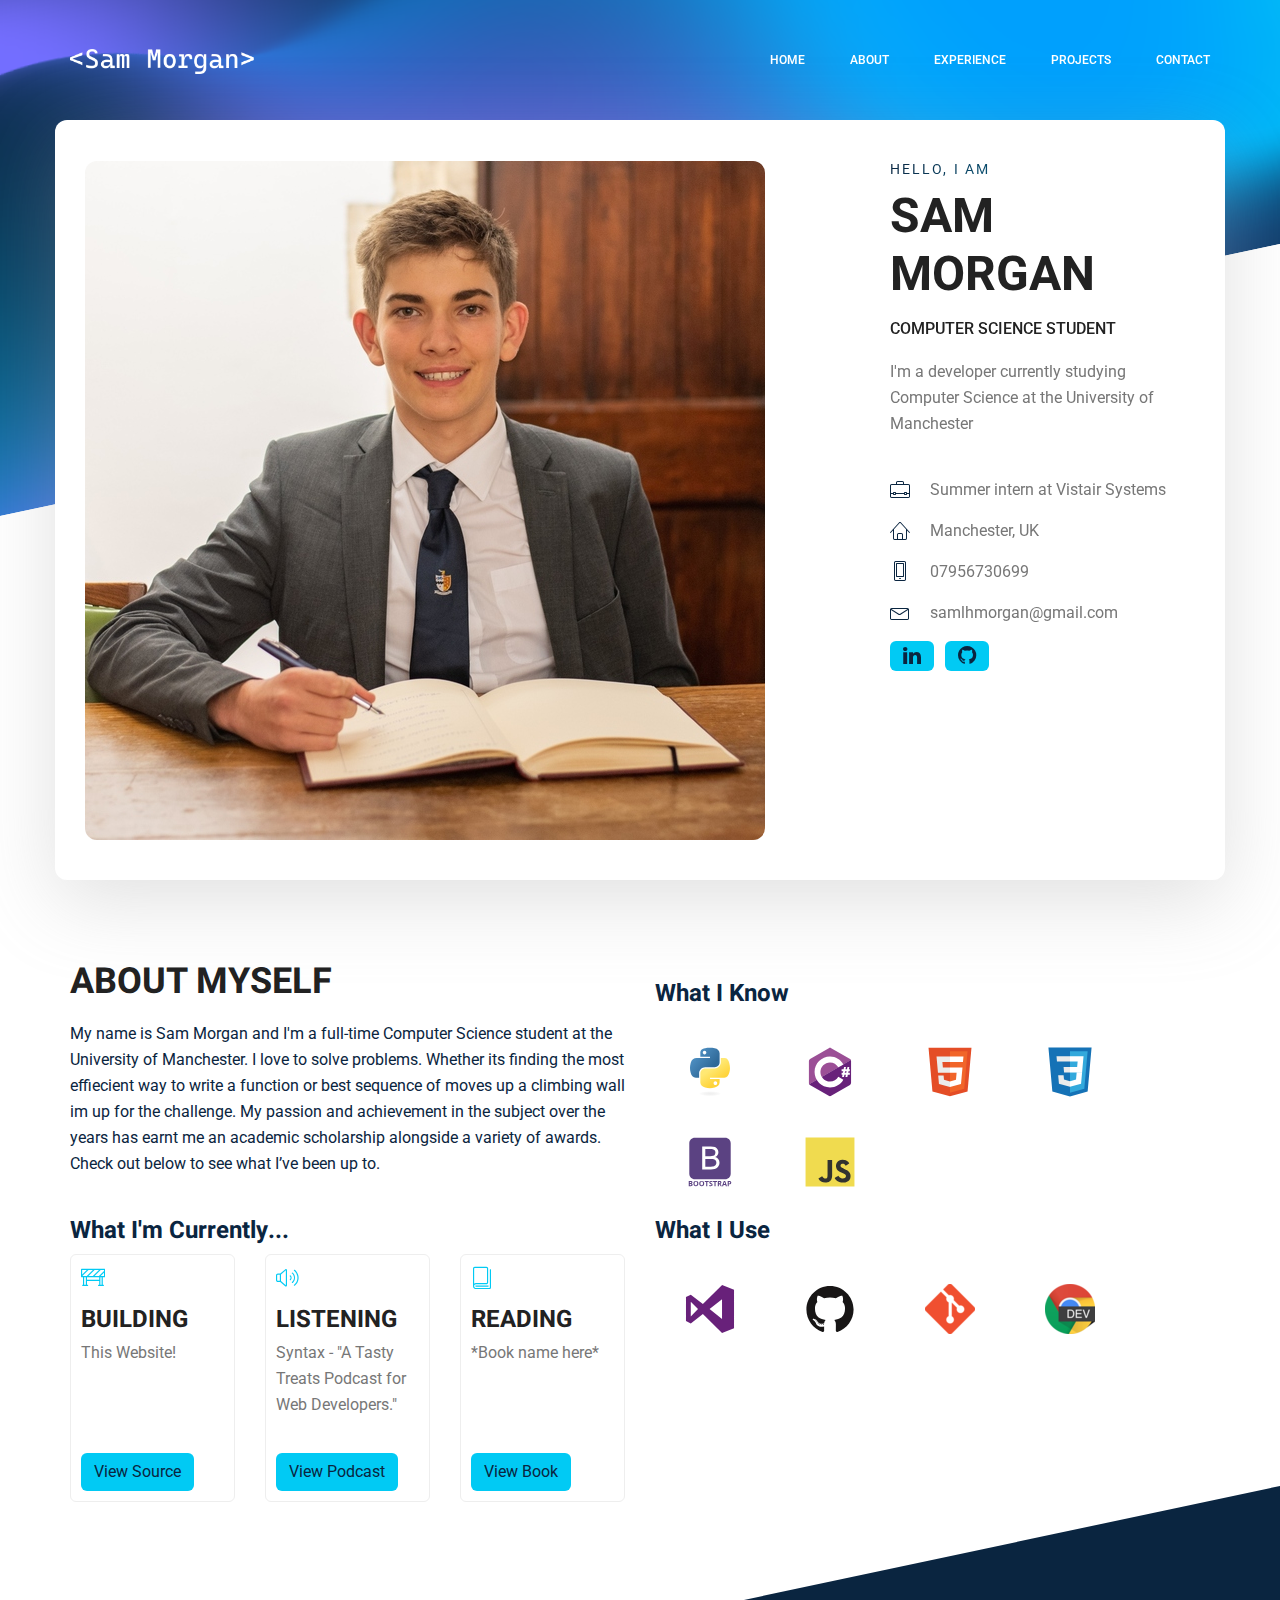
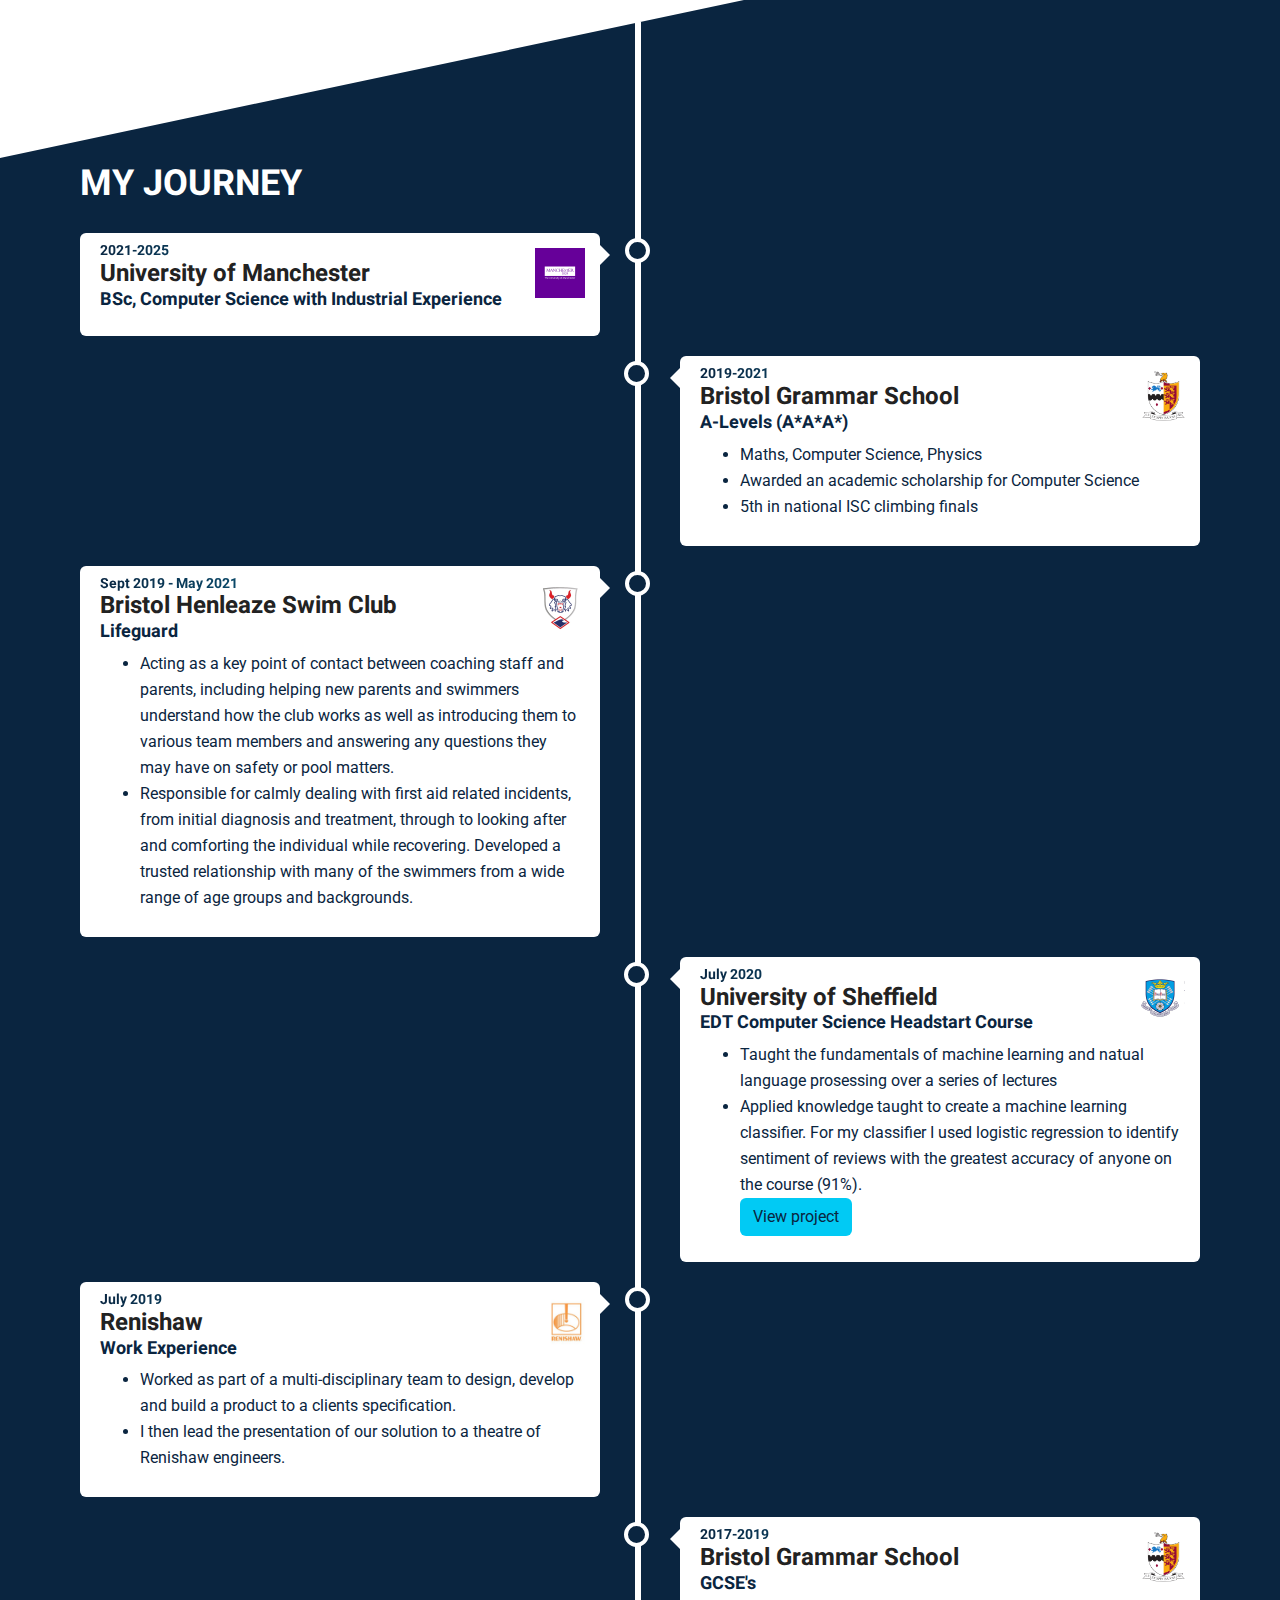
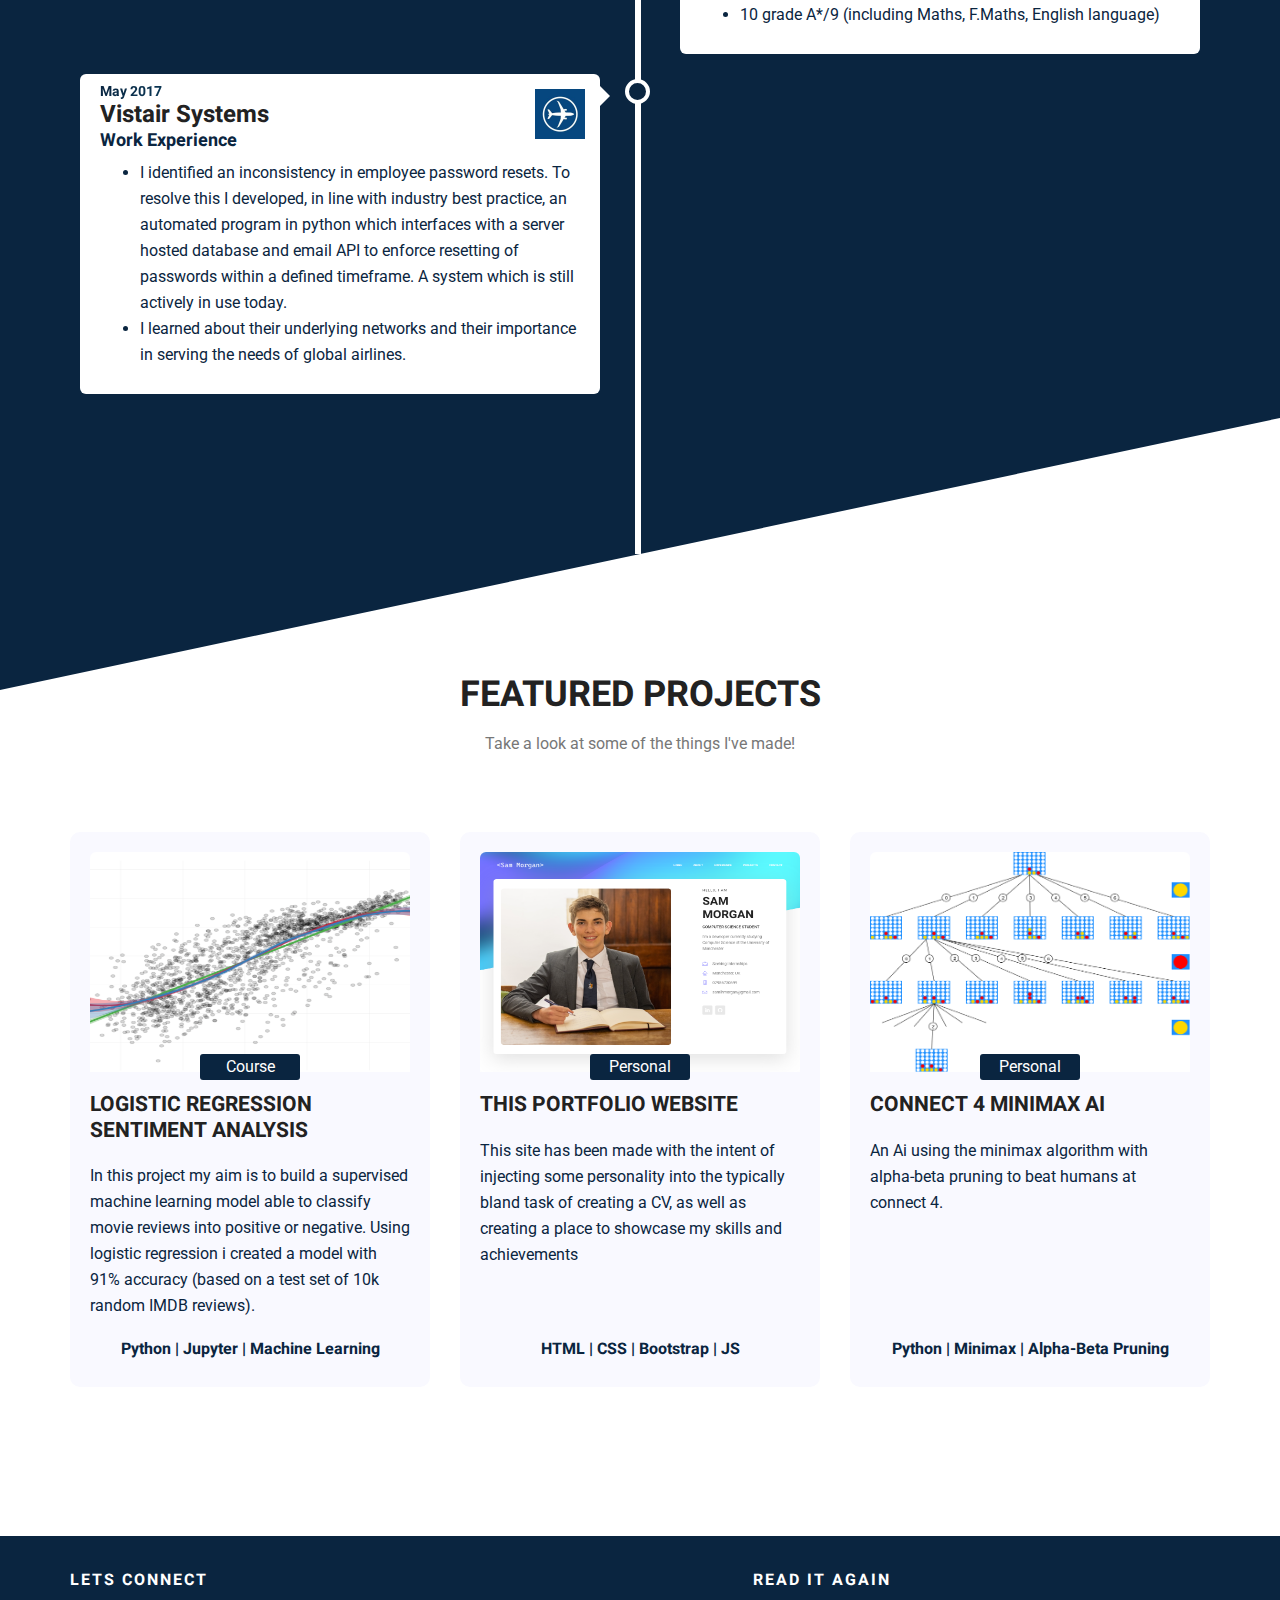
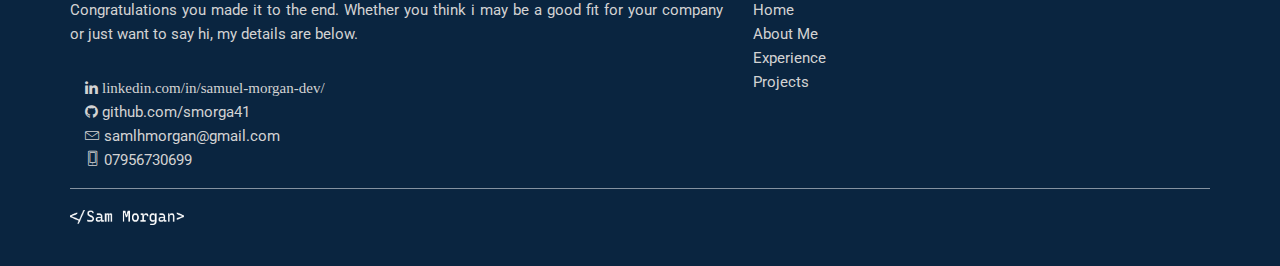
==== index.html @ a9688196 "fixed footer incorrect gradient" ====
<!doctype html>
<html lang="en">
    <head>
        <!-- Required meta tags -->
        <meta charset="utf-8">
		<meta name="title" property="og:title" content="Samuel Morgan Portfolio">
        <meta name="viewport" content="width=device-width, initial-scale=1, shrink-to-fit=no">
        <!-- <meta name="image" property="og:image" content="C:\Users\sam\Documents\Coding\Portfolio Website 2\img\preview\site-thumbnail 4x3.png" /> -->
		<meta name="author" content="Samuel Morgan">
		<meta name="image" property="og:image" content="img/preview/site-thumbnail%204x3.png">
		<link rel="icon" href="img/icons/html-tag.png" type="image/png">
        <title>Sam Morgan Dev</title>
        <!-- Bootstrap CSS -->
        <link rel="stylesheet" href="css/bootstrap.css">
        <link rel="stylesheet" href="vendors/linericon/style.css">
        <link rel="stylesheet" href="css/font-awesome.min.css">
        <link rel="stylesheet" href="vendors/owl-carousel/owl.carousel.min.css">
        <link rel="stylesheet" href="vendors/lightbox/simpleLightbox.css">
        <link rel="stylesheet" href="vendors/nice-select/css/nice-select.css">
        <link rel="stylesheet" href="vendors/animate-css/animate.css">
        <link rel="stylesheet" href="vendors/popup/magnific-popup.css">
        <link rel="stylesheet" href="vendors/flaticon/flaticon.css">
        <!-- main css -->
        <link rel="stylesheet" href="css/style.css">
		<link rel="stylesheet" href="css/stripe.css">
        <link rel="stylesheet" href="css/responsive.css">
    </head>
    <body>
        
        <!--================Header Menu Area =================-->
        <header class="header_area">
            <div class="main_menu">
            	<nav class="navbar navbar-expand-lg navbar-light">
					<div class="container box_1620" id="header-drop-down">
						<!-- Brand and toggle get grouped for better mobile display -->
						<a class="navbar-brand logo_h" href="index.html"><img class="personal-logo" src="img/logo(high res).png" alt=""></a>
						<button class="navbar-toggler" type="button" data-toggle="collapse" data-target="#navbarSupportedContent" aria-controls="navbarSupportedContent" aria-expanded="false" aria-label="Toggle navigation">
							<span class="icon-bar"></span>
							<span class="icon-bar"></span>
							<span class="icon-bar"></span>
						</button>
						<!-- Collect the nav links, forms, and other content for toggling -->
						<div class="collapse navbar-collapse offset" id="navbarSupportedContent">
							<ul class="nav navbar-nav menu_nav ml-auto">
								<li class="nav-item active"><a class="nav-link" href="#home">Home</a></li> 
								<li class="nav-item"><a class="nav-link" href="#about-me">About</a></li> 
								<li class="nav-item"><a class="nav-link" href="#experience">experience</a></li> 
								<li class="nav-item"><a class="nav-link" href="#projects">Projects</a></li> 
								<li class="nav-item"><a class="nav-link" href="#footer">Contact</a></li>
							</ul>
						</div> 
					</div>
            	</nav>
            </div>
        </header>
        <!--================Header Menu Area =================-->
        
        <!--================Home Banner Area =================-->
        <section class="home_banner_area" id="home">
			<canvas class="gradient-canvas" data-transition-in></canvas>	
           	<div class="container box_1620" id="home-box">
           		<div class="banner_inner d-flex align-items-center" id="home-content">
					<div class="banner_content">
						<div class="media">
							<div class="d-flex">
								<a href="https://www.linkedin.com/in/samuel-morgan-dev/" target="_blank"> <img class="rounded-corners" id="profile-img" src="img/personal.jpg" alt=""></a>
							</div>
							<div class="media-body">
								<div class="personal_text">
									<h6 class="gradient-text">Hello, i am</h6>
									<h3>Sam Morgan</h3>
									<h4>Computer Science Student</h4>
									<p>I'm a developer currently studying Computer Science at the University of Manchester</p>             
									<ul class="list basic_info">
										<li><a href="#"><i class="lnr lnr-briefcase"></i>Summer intern at <a href="https://www.vistair.com" id="work-link"> Vistair Systems</a></a></li>
										<li><a href="#"><i class="lnr lnr-home"></i> Manchester, UK</a></li>
										<li><a href="#"><i class="lnr lnr-smartphone"></i> 07956730699</a></li>
										<li><a href="mailto:samlhmorgan@gmail.com"><i class="lnr lnr-envelope hover-link"></i> samlhmorgan@gmail.com</a></li>
									</ul>
									<ul class="list personal_social">
										<li><a href="https://www.linkedin.com/in/samuel-morgan-dev/" target="_blank"><i class="btn fa fa-linkedin fa-lg"></i></a></li>
										<li><a href="https://github.com/smorga41" target="_blank" id="about-me"><i class="btn fa fa-github fa-lg"></i></a></li>
									</ul>
								</div>
							</div>
						</div>
					</div>
				</div>
            </div>
        </section>
        <!--================End Home Banner Area =================-->
        
        <!--================Welcome Area =================-->
        <section class="welcome_area p_120" >
        	<div class="container">
        		<div class="row welcome_inner">
        			<div class="col-lg-6">
						<div class="welcome_text">
        					<h4>About Myself</h4>
        					<p>My name is Sam Morgan and I'm a full-time Computer Science student at the University of Manchester. I love to solve problems. Whether its finding the most effiecient way to write a function or best sequence of moves up a climbing wall im up for the challenge. My passion and achievement in the subject over the years has earnt me an academic scholarship alongside a variety of awards. Check out below to see what I’ve been up to.</p>
        					<h3>What I'm Currently...</h3>
								<div class="row">
        						<div class="col-md-4">
        							<div class="wel_item">
										<div class="wel-content">
											<i class="lnr lnr-construction"></i>
											<h4>Building</h4>
											<p>This Website!</p>
										</div>
										<div class="wel-footer">
											<button class="btn timeline-btn currently-btn" onclick="document.location='https://github.com/smorga41/Samuel-Morgan-Portfolio-Site'" target="_blank">View Source</button>
										</div>
        							</div>
        						</div>
        						<div class="col-md-4">
        							<div class="wel_item">
										<div class="wel-content">
											<i class="lnr lnr-volume-high"></i>
											<h4>Listening</h4>
											<p>Syntax - "A Tasty Treats Podcast for Web Developers."</p>
										</div>
										<div class="wel-footer">
											<button class="btn timeline-btn currently-btn" onclick="document.location='https://syntax.fm'" target="_blank">View Podcast</button>
										</div>
        							</div>
        						</div>
        						<div class="col-md-4">
        							<div class="wel_item">
										<div class="wel-content">
											<i class="lnr lnr-book"></i>
											<h4>Reading</h4>
											<p>*Book name here*</p>
										</div>
										<div class="wel-footer">
											<button class="btn timeline-btn currently-btn" onclick="document.location=''" target="_blank">View Book</button>
										</div>
									</div>
        						</div>
        					</div>
        				</div>
        			</div>
        			<div class="col-lg-6">
        				<div class="tools_expert">
        					<div class="skill_main">
								<h3>What I Know</h3>
								<div class="grid-container what-i-know">
									<div class="grid-item"><img src="/img/icons/python-original.svg"></div>
									<div class="grid-item"><img src="/img/icons/csharp-original.svg"></div>
									<div class="grid-item"><img src="/img/icons/html5-original.svg"></div>  
									<div class="grid-item"><img src="/img/icons/css3-original.svg"></div>
									<div class="grid-item"><img src="/img/icons/bootstrap-plain-wordmark.svg"></div>
									<div class="grid-item"><img src="/img/icons/javascript-original.svg"></div>      
								  </div>
								
								  <h3>What I Use</h3>
								  <div class="grid-container what-i-use">
									  <div class="grid-item"><img src="/img/icons/visualstudio-plain.svg"></div>
									  <div class="grid-item"><img src="/img/icons/github-original.svg"></div>
									  <div class="grid-item"><img src="/img/icons/git-logo.png"></div>
									  <div class="grid-item"><img src="/img/icons/chrome-devtools-logo.png"></div>
									</div>	
							</div>
        				</div>
        			</div>
        		</div>
        	</div>
        </section>
        <!--================End Welcome Area =================-->
		
		<!--================Experience Timeline==============-->
		<section class="timeline-section" id="experience">
			<div class="timeline">
				<h4 id="my-journey">My Journey</h4>
				<div class="tl-entry left">
					<div class="content">
						<a href="https://www.manchester.ac.uk/study/undergraduate/courses/2022/00559/bsc-computer-science-with-industrial-experience/" target="_blank"><img class="timeline-logo" src="img/sqr-logos/sqr-uom-logo.png"></a>
						<h6 class="timeline-tenure gradient-text">2021-2025</h6>
						<h3 class="timeline-title">University of Manchester</h3>
						<h4 class="timeline-subtitle">BSc, Computer Science with Industrial Experience</h4>
						<ul class="timeline-bullet">						
						</ul>
					</div>
				</div>
				<div class="tl-entry right">
					<div class="content">
						<a href="https://www.bristolgrammarschool.co.uk" target="_blank"><img class="timeline-logo" src="img/sqr-logos/sqr-bgs-logo.png"></a>
						<h6 class="timeline-tenure gradient-text">2019-2021</h6>
						<h3 class="timeline-title">Bristol Grammar School</h3>
						<h4 class="timeline-subtitle">A-Levels (A*A*A*)</h4>
						<ul class="timeline-bullet">
							<li class="bullet-element">Maths, Computer Science, Physics</li>
							<li class="bullet-element">Awarded an academic scholarship for Computer Science</li>
							<li class="bullet-element">5th in national ISC climbing finals</li>
							
						</ul>
					</div>
				</div>
				<div class="tl-entry left">
					<div class="content">
						<a href="https://bristolhenleazesc.net" target="_blank"><img class="timeline-logo" src="img/sqr-logos/sqr-bhsc-logo.jpg"></a>
						<h6 class="timeline-tenure gradient-text">Sept 2019 - May 2021</h6>
						<h3 class="timeline-title">Bristol Henleaze Swim Club</h3>
						<h4 class="timeline-subtitle">Lifeguard</h4>
						<ul class="timeline-bullet">
							<li class="bullet-element">Acting as a key point of contact between coaching staff and parents, including helping new parents and swimmers understand how the club works as well as introducing them to various team members and answering any questions they may have on safety or pool matters.</li>
							<li class="bullet-element">Responsible for calmly dealing with first aid related incidents, from initial diagnosis and treatment, through to looking after and comforting the individual while recovering.  Developed a trusted relationship with many of the swimmers from a wide range of age groups and backgrounds.</li>
						</ul>
					</div>
				</div>
				<div class="tl-entry right">
					<div class="content">
						<a href="https://www.sheffield.ac.uk" target="_blank"><img class="timeline-logo" src="img/sqr-logos/sqr-uos-logo.jpg"></a>
						<h6 class="timeline-tenure gradient-text">July 2020</h6>
						<h3 class="timeline-title">University of Sheffield</h3>
						<h4 class="timeline-subtitle">EDT Computer Science Headstart Course</h4>
						<ul class="timeline-bullet">
							<li class="bullet-element">Taught the fundamentals of machine learning and natual language prosessing over a series of lectures</li>
							<li class="bullet-element">Applied knowledge taught to create a machine learning classifier. For my classifier I used logistic regression to identify sentiment of reviews with the greatest accuracy of anyone on the course (91%). </li>
							<button class="btn timeline-btn" onclick="document.location='https://github.com/smorga41/Logistic-Regression-Sentiment-Analysis/blob/master/LogisticRegression_SentimentAnalysis.ipynb'" target="_blank">View project</button>
							
						</ul>
					</div>
				</div>
				<div class="tl-entry left">
					<div class="content">
						<a href="https://www.renishaw.com/en/renishaw-enhancing-efficiency-in-manufacturing-and-healthcare--1030" target="_blank"><img class="timeline-logo" src="img/sqr-logos/sqr-renishaw-logo.jpg"></a>
						<h6 class="timeline-tenure gradient-text">July 2019</h6>
						<h3 class="timeline-title">Renishaw</h3>
						<h4 class="timeline-subtitle">Work Experience</h4>
						<ul class="timeline-bullet">
							<li class="bullet-element">Worked as part of a multi-disciplinary team to design, develop and build a product to a clients specification.</li>
							<li class="bullet-element">I then lead the presentation of our solution to a theatre of Renishaw engineers.</li>

						</ul>
					</div>
				</div>
				<div class="tl-entry right">
					<div class="content">
						<a href="https://www.bristolgrammarschool.co.uk" target="_blank"><img class="timeline-logo" src="img/sqr-logos/sqr-bgs-logo.png"></a>
						<h6 class="timeline-tenure gradient-text">2017-2019</h6>
						<h3 class="timeline-title">Bristol Grammar School</h3>
						<h4 class="timeline-subtitle">GCSE's</h4>
						<ul class="timeline-bullet">
							<li class="bullet-element">10 grade A*/9 (including Maths, F.Maths, English language)</li>				
						</ul>
					</div>
				</div>
				<div class="tl-entry left">
					<div class="content">
						<a href="https://www.vistair.com" target="_blank"><img class="timeline-logo" src="/img/sqr-logos/sqr-vistair-logo.jpg"></a>
						<h6 class="timeline-tenure gradient-text">May 2017</h6>
						<h3 class="timeline-title">Vistair Systems</h3>
						<h4 class="timeline-subtitle">Work Experience</h4>
						<ul class="timeline-bullet">
							<li class="bullet-element">I identified an inconsistency in employee password resets. To resolve this I developed, in line with industry best practice, an automated program in python which interfaces with a server hosted database and email API to enforce resetting of passwords within a defined timeframe. A system which is still actively in use today. </li>
							<li class="bullet-element">I learned about their underlying networks and their importance in serving the needs of global airlines.</li>				

						</ul>
					</div>
				</div>
			</div>
		</section>
		<!--================End Experience Timeline==============-->
        
        <!--================Projects Area=================-->

		<section class="feature_area white_feature p_120" id="projects">
        	<div class="container">
        		<div class="main_title">
        			<h2>Featured Projects</h2>
        			<p>Take a look at some of the things I've made!</p>
        		</div>
				<div class="row flex-row">
					<!-- experimental refactor -->
					<div class="col-lg-4 col-md-6 col-sm-12 brand manipul design print"><!--col col-lg-4 col-md-6 col-sm-12 brand manipul design print-->
						<div class="feature_item">
							<div class="feature-content">
								<div class="project-img-div">
									<a href="https://github.com/smorga41/Logistic-Regression-Sentiment-Analysis/blob/master/LogisticRegression_SentimentAnalysis.ipynb" target="_blank">
									<div class="img-overlay">
										<p>Check it out on GitHub</p>
									</div>
									</a>
									<img class="project-img" src="img/projects/logistic-regression-2.png">
									<p class="project-tag gradient-background">Course</p>
									
								</div>
									
								<h4>Logistic Regression Sentiment Analysis</h4>
								<p>In this project my aim is to build a supervised machine learning model able to classify movie reviews into positive or negative. Using logistic regression i created a model with 91% accuracy (based on a test set of 10k random IMDB reviews).</p>
							</div>
							<div class="feature-footer">	
								<h5 class="tech-used">Python | Jupyter | Machine Learning</h5>
							</div>
						</div>
					</div>

					<div class="col-lg-4 col-md-6 col-sm-12 brand manipul design print">
						<div class="feature_item" id="portfolio-site">
							<div class="feature-content">
								<div class="project-img-div">
									<a href="https://github.com/smorga41/Samuel-Morgan-Portfolio-Site" target="_blank">
									<div class="img-overlay">
										<p>Check it out on GitHub</p>
									</div>
									</a>
									<img class="project-img" src="img/preview/site-thumbnail 4x3.png">
									<p class="project-tag">Personal</p>
									
								</div>
								<h4>This Portfolio Website</h4>
								
								<p>This site has been made with the intent of injecting some personality into the typically bland task of creating a CV, as well as creating a place to showcase my skills and achievements</p>
							</div>
							<div class="feature-footer">
								<h5 class="tech-used">HTML | CSS | Bootstrap | JS</h5>
							</div>
						</div>
					</div>

					<div class="col-lg-4 col-md-6 col-sm-12 brand manipul design print">
						<div class="feature_item">
							<div class="feature-content">
								<div class="project-img-div">
									<a href="https://github.com/smorga41/Connect-4-MiniMax-Ai" target="_blank">
									<div class="img-overlay">
										<p>Check it out on GitHub</p>
									</div>
									</a>
									<img class="project-img" src="img/projects/connect-4-minimax-ai.png">
									<p class="project-tag">Personal</p>
											
								</div>
									<h4>Connect 4 MiniMax AI</h4>
									<p>An Ai using the minimax algorithm with alpha-beta pruning to beat humans at connect 4.</p>
							</div>
							<div class="feature-footer">
								<h5 class="tech-used">Python | Minimax | Alpha-Beta Pruning</h5>
							</div>
						</div>
					</div>
				</div>
        	</div>

			
        </section>


		<!--================End Projects Area==============-->

        <!--================Footer Area =================-->
        <footer class="site-footer" id="footer">
			<div class="container">
			  <div class="row">
				<div class="col-sm-12 col-md-7">
				  <h6>Lets connect</h6>
				  <p class="text-justify">Congratulations you made it to the end. Whether you think i may be a good fit for your company or just want to say hi, my details are below.</p>
				<div class="col-md-7 col-xs-12">
					<ul class="list basic_info footer-contact"> 
						<li><a href="https://www.linkedin.com/in/samuel-morgan-dev/" target="_blank"><i class="fa fa-linkedin">  linkedin.com/in/samuel-morgan-dev/</i></a></li>
						<li><a href="https://github.com/smorga41" target="_blank"><i class="fa fa-github"></i>  github.com/smorga41</a></li>
						<li><a href="mailto:samlhmorgan@gmail.com"><i class="lnr lnr-envelope"></i>  samlhmorgan@gmail.com</a></li>
						<li><i class="lnr lnr-smartphone"></i>  07956730699</li>
					</ul>
				</div>
			</div>
	  
				<div class="col-xs-6 col-md-5" id="read-it-again">
				  <h6>Read It Again</h6>
				  <ul class="footer-links">
					<li><a href="#home">Home</a></li>
					<li><a href="#about-me">About Me</a></li>
					<li><a href="#experience">Experience</a></li>
					<li><a href="#projects">Projects</a></li>
				  </ul>
				</div>
			  </div>
			  <hr>
			  <a href="#home"><img class="navbar-brand logo_h personal-logo" id="footer-logo" src="img/logo-end.png"></a>
			</div>
	  </footer>
        <!--================End Footer Area =================-->
        
        
        
        
        
        
        <!-- Optional JavaScript -->
        <!-- jQuery first, then Popper.js, then Bootstrap JS -->
        <script src="js/jquery-3.3.1.min.js"></script>
        <script src="js/bootstrap.min.js"></script>
        <script src="vendors/lightbox/simpleLightbox.min.js"></script>
        <script src="vendors/nice-select/js/jquery.nice-select.min.js"></script>
        <script src="vendors/isotope/imagesloaded.pkgd.min.js"></script>
        <script src="vendors/isotope/isotope.pkgd.min.js"></script>
        <script src="vendors/owl-carousel/owl.carousel.min.js"></script>
        <script src="vendors/popup/jquery.magnific-popup.min.js"></script>
        <script src="js/jquery.ajaxchimp.min.js"></script>
        <script src="vendors/counter-up/jquery.waypoints.min.js"></script>
        <script src="vendors/counter-up/jquery.counterup.min.js"></script>
        <script src="js/mail-script.js"></script>
        <script src="js/theme.js"></script>
		<script src="js/stripe.js"></script>
		<script src="https://platform.linkedin.com/badges/js/profile.js" async defer type="text/javascript"></script>
    </body>
</html>
---- vendors/linericon/style.css ----
@font-face {
	font-family: 'Linearicons-Free';
	src:url('fonts/Linearicons-Free.eot?w118d');
	src:url('fonts/Linearicons-Free.eot?#iefixw118d') format('embedded-opentype'),
		url('fonts/Linearicons-Free.woff2?w118d') format('woff2'),
		url('fonts/Linearicons-Free.woff?w118d') format('woff'),
		url('fonts/Linearicons-Free.ttf?w118d') format('truetype'),
		url('fonts/Linearicons-Free.svg?w118d#Linearicons-Free') format('svg');
	font-weight: normal;
	font-style: normal;
}

.lnr {
	font-family: 'Linearicons-Free';
	speak: none;
	font-style: normal;
	font-weight: normal;
	font-variant: normal;
	text-transform: none;
	line-height: 1;

	/* Better Font Rendering =========== */
	-webkit-font-smoothing: antialiased;
	-moz-osx-font-smoothing: grayscale;
}

.lnr-home:before {
	content: "\e800";
}
.lnr-apartment:before {
	content: "\e801";
}
.lnr-pencil:before {
	content: "\e802";
}
.lnr-magic-wand:before {
	content: "\e803";
}
.lnr-drop:before {
	content: "\e804";
}
.lnr-lighter:before {
	content: "\e805";
}
.lnr-poop:before {
	content: "\e806";
}
.lnr-sun:before {
	content: "\e807";
}
.lnr-moon:before {
	content: "\e808";
}
.lnr-cloud:before {
	content: "\e809";
}
.lnr-cloud-upload:before {
	content: "\e80a";
}
.lnr-cloud-download:before {
	content: "\e80b";
}
.lnr-cloud-sync:before {
	content: "\e80c";
}
.lnr-cloud-check:before {
	content: "\e80d";
}
.lnr-database:before {
	content: "\e80e";
}
.lnr-lock:before {
	content: "\e80f";
}
.lnr-cog:before {
	content: "\e810";
}
.lnr-trash:before {
	content: "\e811";
}
.lnr-dice:before {
	content: "\e812";
}
.lnr-heart:before {
	content: "\e813";
}
.lnr-star:before {
	content: "\e814";
}
.lnr-star-half:before {
	content: "\e815";
}
.lnr-star-empty:before {
	content: "\e816";
}
.lnr-flag:before {
	content: "\e817";
}
.lnr-envelope:before {
	content: "\e818";
}
.lnr-paperclip:before {
	content: "\e819";
}
.lnr-inbox:before {
	content: "\e81a";
}
.lnr-eye:before {
	content: "\e81b";
}
.lnr-printer:before {
	content: "\e81c";
}
.lnr-file-empty:before {
	content: "\e81d";
}
.lnr-file-add:before {
	content: "\e81e";
}
.lnr-enter:before {
	content: "\e81f";
}
.lnr-exit:before {
	content: "\e820";
}
.lnr-graduation-hat:before {
	content: "\e821";
}
.lnr-license:before {
	content: "\e822";
}
.lnr-music-note:before {
	content: "\e823";
}
.lnr-film-play:before {
	content: "\e824";
}
.lnr-camera-video:before {
	content: "\e825";
}
.lnr-camera:before {
	content: "\e826";
}
.lnr-picture:before {
	content: "\e827";
}
.lnr-book:before {
	content: "\e828";
}
.lnr-bookmark:before {
	content: "\e829";
}
.lnr-user:before {
	content: "\e82a";
}
.lnr-users:before {
	content: "\e82b";
}
.lnr-shirt:before {
	content: "\e82c";
}
.lnr-store:before {
	content: "\e82d";
}
.lnr-cart:before {
	content: "\e82e";
}
.lnr-tag:before {
	content: "\e82f";
}
.lnr-phone-handset:before {
	content: "\e830";
}
.lnr-phone:before {
	content: "\e831";
}
.lnr-pushpin:before {
	content: "\e832";
}
.lnr-map-marker:before {
	content: "\e833";
}
.lnr-map:before {
	content: "\e834";
}
.lnr-location:before {
	content: "\e835";
}
.lnr-calendar-full:before {
	content: "\e836";
}
.lnr-keyboard:before {
	content: "\e837";
}
.lnr-spell-check:before {
	content: "\e838";
}
.lnr-screen:before {
	content: "\e839";
}
.lnr-smartphone:before {
	content: "\e83a";
}
.lnr-tablet:before {
	content: "\e83b";
}
.lnr-laptop:before {
	content: "\e83c";
}
.lnr-laptop-phone:before {
	content: "\e83d";
}
.lnr-power-switch:before {
	content: "\e83e";
}
.lnr-bubble:before {
	content: "\e83f";
}
.lnr-heart-pulse:before {
	content: "\e840";
}
.lnr-construction:before {
	content: "\e841";
}
.lnr-pie-chart:before {
	content: "\e842";
}
.lnr-chart-bars:before {
	content: "\e843";
}
.lnr-gift:before {
	content: "\e844";
}
.lnr-diamond:before {
	content: "\e845";
}
.lnr-linearicons:before {
	content: "\e846";
}
.lnr-dinner:before {
	content: "\e847";
}
.lnr-coffee-cup:before {
	content: "\e848";
}
.lnr-leaf:before {
	content: "\e849";
}
.lnr-paw:before {
	content: "\e84a";
}
.lnr-rocket:before {
	content: "\e84b";
}
.lnr-briefcase:before {
	content: "\e84c";
}
.lnr-bus:before {
	content: "\e84d";
}
.lnr-car:before {
	content: "\e84e";
}
.lnr-train:before {
	content: "\e84f";
}
.lnr-bicycle:before {
	content: "\e850";
}
.lnr-wheelchair:before {
	content: "\e851";
}
.lnr-select:before {
	content: "\e852";
}
.lnr-earth:before {
	content: "\e853";
}
.lnr-smile:before {
	content: "\e854";
}
.lnr-sad:before {
	content: "\e855";
}
.lnr-neutral:before {
	content: "\e856";
}
.lnr-mustache:before {
	content: "\e857";
}
.lnr-alarm:before {
	content: "\e858";
}
.lnr-bullhorn:before {
	content: "\e859";
}
.lnr-volume-high:before {
	content: "\e85a";
}
.lnr-volume-medium:before {
	content: "\e85b";
}
.lnr-volume-low:before {
	content: "\e85c";
}
.lnr-volume:before {
	content: "\e85d";
}
.lnr-mic:before {
	content: "\e85e";
}
.lnr-hourglass:before {
	content: "\e85f";
}
.lnr-undo:before {
	content: "\e860";
}
.lnr-redo:before {
	content: "\e861";
}
.lnr-sync:before {
	content: "\e862";
}
.lnr-history:before {
	content: "\e863";
}
.lnr-clock:before {
	content: "\e864";
}
.lnr-download:before {
	content: "\e865";
}
.lnr-upload:before {
	content: "\e866";
}
.lnr-enter-down:before {
	content: "\e867";
}
.lnr-exit-up:before {
	content: "\e868";
}
.lnr-bug:before {
	content: "\e869";
}
.lnr-code:before {
	content: "\e86a";
}
.lnr-link:before {
	content: "\e86b";
}
.lnr-unlink:before {
	content: "\e86c";
}
.lnr-thumbs-up:before {
	content: "\e86d";
}
.lnr-thumbs-down:before {
	content: "\e86e";
}
.lnr-magnifier:before {
	content: "\e86f";
}
.lnr-cross:before {
	content: "\e870";
}
.lnr-menu:before {
	content: "\e871";
}
.lnr-list:before {
	content: "\e872";
}
.lnr-chevron-up:before {
	content: "\e873";
}
.lnr-chevron-down:before {
	content: "\e874";
}
.lnr-chevron-left:before {
	content: "\e875";
}
.lnr-chevron-right:before {
	content: "\e876";
}
.lnr-arrow-up:before {
	content: "\e877";
}
.lnr-arrow-down:before {
	content: "\e878";
}
.lnr-arrow-left:before {
	content: "\e879";
}
.lnr-arrow-right:before {
	content: "\e87a";
}
.lnr-move:before {
	content: "\e87b";
}
.lnr-warning:before {
	content: "\e87c";
}
.lnr-question-circle:before {
	content: "\e87d";
}
.lnr-menu-circle:before {
	content: "\e87e";
}
.lnr-checkmark-circle:before {
	content: "\e87f";
}
.lnr-cross-circle:before {
	content: "\e880";
}
.lnr-plus-circle:before {
	content: "\e881";
}
.lnr-circle-minus:before {
	content: "\e882";
}
.lnr-arrow-up-circle:before {
	content: "\e883";
}
.lnr-arrow-down-circle:before {
	content: "\e884";
}
.lnr-arrow-left-circle:before {
	content: "\e885";
}
.lnr-arrow-right-circle:before {
	content: "\e886";
}
.lnr-chevron-up-circle:before {
	content: "\e887";
}
.lnr-chevron-down-circle:before {
	content: "\e888";
}
.lnr-chevron-left-circle:before {
	content: "\e889";
}
.lnr-chevron-right-circle:before {
	content: "\e88a";
}
.lnr-crop:before {
	content: "\e88b";
}
.lnr-frame-expand:before {
	content: "\e88c";
}
.lnr-frame-contract:before {
	content: "\e88d";
}
.lnr-layers:before {
	content: "\e88e";
}
.lnr-funnel:before {
	content: "\e88f";
}
.lnr-text-format:before {
	content: "\e890";
}
.lnr-text-format-remove:before {
	content: "\e891";
}
.lnr-text-size:before {
	content: "\e892";
}
.lnr-bold:before {
	content: "\e893";
}
.lnr-italic:before {
	content: "\e894";
}
.lnr-underline:before {
	content: "\e895";
}
.lnr-strikethrough:before {
	content: "\e896";
}
.lnr-highlight:before {
	content: "\e897";
}
.lnr-text-align-left:before {
	content: "\e898";
}
.lnr-text-align-center:before {
	content: "\e899";
}
.lnr-text-align-right:before {
	content: "\e89a";
}
.lnr-text-align-justify:before {
	content: "\e89b";
}
.lnr-line-spacing:before {
	content: "\e89c";
}
.lnr-indent-increase:before {
	content: "\e89d";
}
.lnr-indent-decrease:before {
	content: "\e89e";
}
.lnr-pilcrow:before {
	content: "\e89f";
}
.lnr-direction-ltr:before {
	content: "\e8a0";
}
.lnr-direction-rtl:before {
	content: "\e8a1";
}
.lnr-page-break:before {
	content: "\e8a2";
}
.lnr-sort-alpha-asc:before {
	content: "\e8a3";
}
.lnr-sort-amount-asc:before {
	content: "\e8a4";
}
.lnr-hand:before {
	content: "\e8a5";
}
.lnr-pointer-up:before {
	content: "\e8a6";
}
.lnr-pointer-right:before {
	content: "\e8a7";
}
.lnr-pointer-down:before {
	content: "\e8a8";
}
.lnr-pointer-left:before {
	content: "\e8a9";
}
---- vendors/flaticon/flaticon.css ----
/*
  	Flaticon icon font: Flaticon
  	Creation date: 26/06/2018 17:19
  	*/

@font-face {
  font-family: "Flaticon";
  src: url("./Flaticon.eot");
  src: url("./Flaticon.eot?#iefix") format("embedded-opentype"),
       url("./Flaticon.woff") format("woff"),
       url("./Flaticon.ttf") format("truetype"),
       url("./Flaticon.svg#Flaticon") format("svg");
  font-weight: normal;
  font-style: normal;
}

@media screen and (-webkit-min-device-pixel-ratio:0) {
  @font-face {
    font-family: "Flaticon";
    src: url("./Flaticon.svg#Flaticon") format("svg");
  }
}

[class^="flaticon-"]:before, [class*=" flaticon-"]:before,
[class^="flaticon-"]:after, [class*=" flaticon-"]:after {   
  font-family: Flaticon;
        font-size: 20px;
font-style: normal;
margin-left: 20px;
}

.flaticon-skyline:before { content: "\f100"; }
.flaticon-sketch:before { content: "\f101"; }
.flaticon-city:before { content: "\f102"; }
---- css/style.css ----
/*----------------------------------------------------
@File: Default Styles
@Author: Rocky Ahmed
@URL: http://wethemez.com
Author E-mail: rockybd1995@gmail.com

This file contains the styling for the actual theme, this
is the file you need to edit to change the look of the
theme.
---------------------------------------------------- */
/*=====================================================================
@Template Name: Builder Construction 
@Author: Rocky Ahmed
@Developed By: Rocky Ahmed
@Developer URL: http://rocky.wethemez.com
Author E-mail: rockybd1995@gmail.com

@Default Styles

Table of Content:
01/ Variables
02/ predefin
03/ header
04/ button
05/ banner
06/ breadcrumb
07/ about
08/ team
09/ project 
10/ price 
11/ team 
12/ blog 
13/ video  
14/ features  
15/ career  
16/ contact 
17/ footer

=====================================================================*/
/*----------------------------------------------------*/
/*font Variables*/
/*Color Variables*/
/*=================== fonts ====================*/
@import url("https://fonts.googleapis.com/css?family=Heebo:300,400,700,900|Roboto:300,400,500,700");
/*---------------------------------------------------- */
/*----------------------------------------------------*/
.list {
  list-style: none;
  margin: 0px;
  padding: 0px; }

a {
  text-decoration: none;
  transition: all 0.3s ease-in-out; }
  a:hover, a:focus {
    text-decoration: none;
    outline: none; }

.row.m0 {
  margin: 0px; }

body {
  line-height: 26px;
  font-size: 16px;
  font-family: "Roboto", sans-serif;
  font-weight: normal;
  color: #0a2540; }

h1, h2, h3, h4, h5, h6 {
  font-family: "Heebo", sans-serif;
  font-weight: bold; }

button:focus {
  outline: none;
  box-shadow: none; }

.p0 {
  padding-left: 0px;
  padding-right: 0px; }

.p_120 {
  padding-top: 120px;
  padding-bottom: 120px; }

.p_100 {
  padding-top: 100px;
  padding-bottom: 100px; }

.pad_top {
  padding-top: 120px; }

.pad_bt {
  padding-bottom: 120px; }

.mt-25 {
  margin-top: 25px; }

@media (min-width: 1200px) {
  .container {
    max-width: 1170px; } }

@media (min-width: 1620px) {
  .box_1620 {
    max-width: 1620px;
    margin: auto;
    width: 100%;
    padding-left: 0px;
    padding-right: 0px; } }
/* Main Title Area css
============================================================================================ */
.main_title {
  text-align: center;
  max-width: 670px;
  margin: 0px auto 75px; }
  .main_title h2 {
    font-family: "Heebo", sans-serif;
    font-size: 36px;
    color: #222222;
    margin-bottom: 15px;
    text-transform: uppercase; }
  .main_title p {
    font-size: 16px;
    font-family: "Roboto", sans-serif;
    font-weight: normal;
    line-height: 26px;
    color: #777777;
    margin-bottom: 0px; }

/* End Main Title Area css
============================================================================================ */
/*---------------------------------------------------- */
/*----------------------------------------------------*/
.header_area {
  position: absolute;
  width: 100%;
  top: 0;
  left: 0;
  z-index: 99;
  transition: background 0.4s, all 0.3s linear; }
  .header_area .navbar {
    background: transparent;
    padding: 0px;
    border: 0px;
    border-radius: 0px; }
    .header_area .navbar .nav .nav-item {
      margin-right: 45px; }
      .header_area .navbar .nav .nav-item .nav-link {
        font: 500 12px/120px "Roboto", sans-serif;
        text-transform: uppercase;
        color: #fff;
        padding: 0px;
        display: inline-block; }
        .header_area .navbar .nav .nav-item .nav-link:after {
          display: none; }
      .header_area .navbar .nav .nav-item:hover .nav-link, .header_area .navbar .nav .nav-item.active .nav-link {
        color: #fff; }
      .header_area .navbar .nav .nav-item.submenu {
        position: relative; }
        .header_area .navbar .nav .nav-item.submenu ul {
          border: none;
          padding: 0px;
          border-radius: 0px;
          box-shadow: none;
          margin: 0px;
          background: #fff;
          box-shadow: 0px 3px 16px 0px rgba(0, 0, 0, 0.1); }
          @media (min-width: 992px) {
            .header_area .navbar .nav .nav-item.submenu ul {
              position: absolute;
              top: 120%;
              left: 0px;
              min-width: 200px;
              text-align: left;
              opacity: 0;
              transition: all 300ms ease-in;
              visibility: hidden;
              display: block;
              border: none;
              padding: 0px;
              border-radius: 0px; } }
          .header_area .navbar .nav .nav-item.submenu ul:before {
            content: "";
            width: 0;
            height: 0;
            border-style: solid;
            border-width: 10px 10px 0 10px;
            border-color: #eeeeee transparent transparent transparent;
            position: absolute;
            right: 24px;
            top: 45px;
            z-index: 3;
            opacity: 0;
            transition: all 400ms linear; }
          .header_area .navbar .nav .nav-item.submenu ul .nav-item {
            display: block;
            float: none;
            margin-right: 0px;
            border-bottom: 1px solid #ededed;
            margin-left: 0px;
            transition: all 0.4s linear; }
            .header_area .navbar .nav .nav-item.submenu ul .nav-item .nav-link {
              line-height: 45px;
              color: #222222;
              padding: 0px 30px;
              transition: all 150ms linear;
              display: block;
              margin-right: 0px; }
            .header_area .navbar .nav .nav-item.submenu ul .nav-item:last-child {
              border-bottom: none; }
            .header_area .navbar .nav .nav-item.submenu ul .nav-item:hover .nav-link {
              background: #766dff;
              color: #fff; }
        @media (min-width: 992px) {
          .header_area .navbar .nav .nav-item.submenu:hover ul {
            visibility: visible;
            opacity: 1;
            top: 100%; } }
        .header_area .navbar .nav .nav-item.submenu:hover ul .nav-item {
          margin-top: 0px; }
      .header_area .navbar .nav .nav-item:last-child {
        margin-right: 0px; }
    .header_area .navbar .search {
      font-size: 12px;
      line-height: 60px;
      display: inline-block;
      color: transparent;
      margin-left: 80px; }
      .header_area .navbar .search i {
        font-weight: 600; }
  .header_area.navbar_fixed .main_menu {
    position: fixed;
    width: 100%;
    top: -70px;
    left: 0;
    right: 0;
    background: transparent;
    transform: translateY(70px);
    transition: transform 500ms ease, background 500ms ease;
    -webkit-transition: transform 500ms ease, background 500ms ease;
    box-shadow: 0px 3px 16px 0px rgba(0, 0, 0, 0.1); }
    .header_area.navbar_fixed .main_menu .navbar .nav .nav-item .nav-link {
      line-height: 70px; }

.top_menu {
  background: #f9f9ff; }
  .top_menu .header_social li {
    display: inline-block;
    margin-right: 15px; }
    .top_menu .header_social li a {
      font-size: 14px;
      color: #777777;
      display: inline-block;
      line-height: 42px;
      transition: all 300ms linear 0s; }
    .top_menu .header_social li:last-child {
      margin-right: 0px; }
    .top_menu .header_social li:hover a {
      color: #766dff; }
  .top_menu .dn_btn {
    line-height: 42px;
    display: inline-block;
    font-size: 12px;
    margin-right: 30px;
    font-family: "Roboto", sans-serif;
    font-weight: normal;
    color: #777777;
    transition: all 300ms linear 0s; }
    .top_menu .dn_btn:hover {
      color: #766dff; }
    .top_menu .dn_btn:last-child {
      margin-right: 0px; }
  .top_menu .lan_pack {
    height: 30px;
    border: 1px solid #eeeeee;
    border-radius: 3px;
    line-height: 28px;
    font-size: 12px;
    font-family: "Roboto", sans-serif;
    font-weight: 500;
    padding-left: 19px;
    padding-right: 36px;
    color: #777777;
    background: #f9f9ff;
    margin-right: 5px;
    margin-top: 8px; }
    .top_menu .lan_pack .current {
      color: #777777; }
    .top_menu .lan_pack:after {
      content: "\f0d7";
      border: none !important;
      font: normal normal normal 12px/1 FontAwesome;
      transform: rotate(0deg);
      height: auto;
      margin-top: -6px;
      right: 20px; }

/*---------------------------------------------------- */
/*----------------------------------------------------*/
/* Home Banner Area css
============================================================================================ */
.home_banner_area {
  position: relative;
  z-index: 1;
  /*
  background-image: -moz-linear-gradient(0deg, #766dff 0%, #88f3ff 100%);
  background-image: -webkit-linear-gradient(0deg, #766dff 0%, #88f3ff 100%);
  background-image: -ms-linear-gradient(0deg, #766dff 0%, #88f3ff 100%);
  */
  background-color: white;
  margin-bottom: 200px; }
  .home_banner_area .box_1620 {
    min-height: 700px;
    border-radius: 12px;
    position: relative;
    top: 120px;
    bottom: -200px;
    background: #fff;
    padding: 30px;
    box-shadow: 0px 20px 80px 0px rgba(153, 153, 153, 0.3); }
  .home_banner_area .banner_inner {
    position: relative;
    width: 100%;
    min-height: 700px;
    display: flex; }
    .home_banner_area .banner_inner .banner_content {
      color: #0A2540;
      vertical-align: middle;
      align-self: center;
      text-align: left; }
      .home_banner_area .banner_inner .banner_content .media .d-flex {
        padding-right: 125px; }
      .home_banner_area .banner_inner .banner_content .media .media-body {
        vertical-align: middle;
        align-self: left; }

.blog_banner {
  min-height: 780px;
  position: relative;
  z-index: 1;
  overflow: hidden;
  margin-bottom: 0px; }
  .blog_banner .banner_inner {
    background: #04091e;
    position: relative;
    overflow: hidden;
    width: 100%;
    min-height: 780px;
    z-index: 1; }
    .blog_banner .banner_inner .overlay {
      background: url(../img/banner/banner-2.jpg) no-repeat scroll center center;
      opacity: .5;
      height: 125%;
      position: absolute;
      left: 0px;
      top: 0px;
      width: 100%;
      z-index: -1; }
    .blog_banner .banner_inner .blog_b_text {
      max-width: 700px;
      margin: auto;
      color: #fff; }
      .blog_banner .banner_inner .blog_b_text h2 {
        font-size: 60px;
        font-weight: bold;
        font-family: "Heebo", sans-serif;
        line-height: 66px;
        margin-bottom: 15px;
        text-transform: uppercase; }
      .blog_banner .banner_inner .blog_b_text p {
        font-size: 16px;
        margin-bottom: 35px; }
      .blog_banner .banner_inner .blog_b_text .white_bg_btn {
        line-height: 42px;
        padding: 0px 45px;
        border-radius: 5px; }

.banner_box {
  max-width: 1620px;
  margin: auto; }

.banner_area {
  position: relative;
  z-index: 1;
  min-height: 350px;
  background-image: -moz-linear-gradient(0deg, #766dff 0%, #88f3ff 100%);
  background-image: -webkit-linear-gradient(0deg, #766dff 0%, #88f3ff 100%);
  background-image: -ms-linear-gradient(0deg, #766dff 0%, #88f3ff 100%);
  margin-bottom: 120px; }
  .banner_area .box_1620 {
    background: #fff;
    min-height: 360px;
    border-radius: 12px;
    position: relative;
    bottom: -120px;
    box-shadow: 0px 20px 80px 0px rgba(153, 153, 153, 0.3); }
  .banner_area .banner_inner {
    position: relative;
    overflow: hidden;
    width: 100%;
    min-height: 360px;
    z-index: 1; }
    .banner_area .banner_inner .banner_content h2 {
      color: #0A2540;
      font-size: 48px;
      font-family: "Heebo", sans-serif;
      margin-bottom: 0px;
      font-weight: bold; }
    .banner_area .banner_inner .banner_content .page_link a {
      font-size: 14px;
      color: #222222;
      font-family: "Roboto", sans-serif;
      margin-right: 32px;
      position: relative; }
      .banner_area .banner_inner .banner_content .page_link a:before {
        content: "\e87a";
        font-family: 'Linearicons-Free';
        position: absolute;
        right: -25px;
        top: 50%;
        transform: translateY(-50%); }
      .banner_area .banner_inner .banner_content .page_link a:last-child {
        margin-right: 0px; }
        .banner_area .banner_inner .banner_content .page_link a:last-child:before {
          display: none; }
      .banner_area .banner_inner .banner_content .page_link a:hover {
        color: #766dff; }

/* End Home Banner Area css
============================================================================================ */
/*---------------------------------------------------- */
/*----------------------------------------------------*/
/* Latest Blog Area css
============================================================================================ */
.latest_blog_inner {
  margin-bottom: -30px; }

.l_blog_item {
  margin-bottom: 30px; }
  .l_blog_item .date {
    font-size: 13px;
    font-family: "Roboto", sans-serif;
    font-weight: normal;
    color: #777777;
    margin-top: 20px;
    display: block;
    margin-bottom: 15px; }
  .l_blog_item h4 {
    font-size: 18px;
    line-height: 24px;
    color: #222222;
    border-bottom: 1px solid #eeeeee;
    padding-bottom: 20px;
    margin-bottom: 20px;
    transition: all 300ms linear 0s; }
  .l_blog_item p {
    margin-bottom: 0px; }
  .l_blog_item:hover h4 {
    color: #766dff; }

/* End Latest Blog Area css
============================================================================================ */
/*================= latest_blog_area css =============*/
.single-recent-blog-post {
  margin-bottom: 30px; }
  .single-recent-blog-post .thumb {
    overflow: hidden; }
    .single-recent-blog-post .thumb img {
      transition: all 0.7s linear; }
  .single-recent-blog-post .details {
    padding-top: 30px; }
    .single-recent-blog-post .details .sec_h4 {
      line-height: 24px;
      padding: 10px 0px 13px;
      transition: all 0.3s linear; }
      .single-recent-blog-post .details .sec_h4:hover {
        color: #777777; }
  .single-recent-blog-post .date {
    font-size: 14px;
    line-height: 24px;
    font-weight: 400; }
  .single-recent-blog-post:hover img {
    transform: scale(1.23) rotate(10deg); }

.tags .tag_btn {
  font-size: 12px;
  font-weight: 500;
  line-height: 20px;
  border: 1px solid #eeeeee;
  display: inline-block;
  padding: 1px 18px;
  text-align: center;
  color: #222222; }
  .tags .tag_btn:before {
    background: #766dff; }
  .tags .tag_btn + .tag_btn {
    margin-left: 2px; }

/*========= blog_categorie_area css ===========*/
.blog_categorie_area {
  padding-top: 80px;
  padding-bottom: 80px; }

.categories_post {
  position: relative;
  text-align: center;
  cursor: pointer; }
  .categories_post img {
    max-width: 100%; }
  .categories_post .categories_details {
    position: absolute;
    top: 20px;
    left: 20px;
    right: 20px;
    bottom: 20px;
    background: rgba(34, 34, 34, 0.8);
    color: #fff;
    transition: all 0.3s linear;
    display: flex;
    align-items: center;
    justify-content: center; }
    .categories_post .categories_details h5 {
      margin-bottom: 0px;
      font-size: 18px;
      line-height: 26px;
      text-transform: uppercase;
      color: #fff;
      position: relative; }
    .categories_post .categories_details p {
      font-weight: 300;
      font-size: 14px;
      line-height: 26px;
      margin-bottom: 0px; }
    .categories_post .categories_details .border_line {
      margin: 10px 0px;
      background: #fff;
      width: 100%;
      height: 1px; }
  .categories_post:hover .categories_details {
    background-image: -moz-linear-gradient(0deg, #766dff 0%, #88f3ff 100%);
    background-image: -webkit-linear-gradient(0deg, #766dff 0%, #88f3ff 100%);
    background-image: -ms-linear-gradient(0deg, #766dff 0%, #88f3ff 100%);
    opacity: 0.851; }

/*============ blog_left_sidebar css ==============*/
.blog_item {
  margin-bottom: 40px; }

.blog_info {
  padding-top: 30px; }
  .blog_info .post_tag {
    padding-bottom: 20px; }
    .blog_info .post_tag a {
      font: 300 14px/21px "Roboto", sans-serif;
      color: #222222; }
      .blog_info .post_tag a:hover {
        color: #777777; }
      .blog_info .post_tag a.active {
        color: #766dff; }
  .blog_info .blog_meta li a {
    font: 300 14px/20px "Roboto", sans-serif;
    color: #777777;
    vertical-align: middle;
    padding-bottom: 12px;
    display: inline-block; }
    .blog_info .blog_meta li a i {
      color: #222222;
      font-size: 16px;
      font-weight: 600;
      padding-left: 15px;
      line-height: 20px;
      vertical-align: middle; }
    .blog_info .blog_meta li a:hover {
      color: #766dff; }

.blog_post img {
  max-width: 100%; }

.blog_details {
  padding-top: 20px; }
  .blog_details h2 {
    font-size: 24px;
    line-height: 36px;
    color: #222222;
    font-weight: 600;
    transition: all 0.3s linear; }
    .blog_details h2:hover {
      color: #766dff; }
  .blog_details p {
    margin-bottom: 26px; }

.view_btn {
  font-size: 14px;
  line-height: 36px;
  display: inline-block;
  color: #222222;
  font-weight: 500;
  padding: 0px 30px;
  background: #fff; }

.blog_right_sidebar {
  border: 1px solid #eeeeee;
  background: #fafaff;
  padding: 30px; }
  .blog_right_sidebar .widget_title {
    font-size: 18px;
    line-height: 25px;
    background: #766dff;
    text-align: center;
    color: #fff;
    padding: 8px 0px;
    margin-bottom: 30px; }
  .blog_right_sidebar .search_widget .input-group .form-control {
    font-size: 14px;
    line-height: 29px;
    border: 0px;
    width: 100%;
    font-weight: 300;
    color: #fff;
    padding-left: 20px;
    border-radius: 45px;
    z-index: 0;
    background: #766dff; }
    .blog_right_sidebar .search_widget .input-group .form-control.placeholder {
      color: #fff; }
    .blog_right_sidebar .search_widget .input-group .form-control:-moz-placeholder {
      color: #fff; }
    .blog_right_sidebar .search_widget .input-group .form-control::-moz-placeholder {
      color: #fff; }
    .blog_right_sidebar .search_widget .input-group .form-control::-webkit-input-placeholder {
      color: #fff; }
    .blog_right_sidebar .search_widget .input-group .form-control:focus {
      box-shadow: none; }
  .blog_right_sidebar .search_widget .input-group .btn-default {
    position: absolute;
    right: 20px;
    background: transparent;
    border: 0px;
    box-shadow: none;
    font-size: 14px;
    color: #fff;
    padding: 0px;
    top: 50%;
    transform: translateY(-50%);
    z-index: 1; }
  .blog_right_sidebar .author_widget {
    text-align: center; }
    .blog_right_sidebar .author_widget h4 {
      font-size: 18px;
      line-height: 20px;
      color: #222222;
      margin-bottom: 5px;
      margin-top: 30px; }
    .blog_right_sidebar .author_widget p {
      margin-bottom: 0px; }
    .blog_right_sidebar .author_widget .social_icon {
      padding: 7px 0px 15px; }
      .blog_right_sidebar .author_widget .social_icon a {
        font-size: 14px;
        color: #222222;
        transition: all 0.2s linear; }
        .blog_right_sidebar .author_widget .social_icon a + a {
          margin-left: 20px; }
        .blog_right_sidebar .author_widget .social_icon a:hover {
          color: #766dff; }
  .blog_right_sidebar .popular_post_widget .post_item .media-body {
    justify-content: center;
    align-self: center;
    padding-left: 20px; }
    .blog_right_sidebar .popular_post_widget .post_item .media-body h3 {
      font-size: 14px;
      line-height: 20px;
      color: #222222;
      margin-bottom: 4px;
      transition: all 0.3s linear; }
      .blog_right_sidebar .popular_post_widget .post_item .media-body h3:hover {
        color: #766dff; }
    .blog_right_sidebar .popular_post_widget .post_item .media-body p {
      font-size: 12px;
      line-height: 21px;
      margin-bottom: 0px; }
  .blog_right_sidebar .popular_post_widget .post_item + .post_item {
    margin-top: 20px; }
  .blog_right_sidebar .post_category_widget .cat-list li {
    border-bottom: 2px dotted #eee;
    transition: all 0.3s ease 0s;
    padding-bottom: 12px; }
    .blog_right_sidebar .post_category_widget .cat-list li a {
      font-size: 14px;
      line-height: 20px;
      color: #777; }
      .blog_right_sidebar .post_category_widget .cat-list li a p {
        margin-bottom: 0px; }
    .blog_right_sidebar .post_category_widget .cat-list li + li {
      padding-top: 15px; }
    .blog_right_sidebar .post_category_widget .cat-list li:hover {
      border-color: #766dff; }
      .blog_right_sidebar .post_category_widget .cat-list li:hover a {
        color: #766dff; }
  .blog_right_sidebar .newsletter_widget {
    text-align: center; }
    .blog_right_sidebar .newsletter_widget .form-group {
      margin-bottom: 8px; }
    .blog_right_sidebar .newsletter_widget .input-group-prepend {
      margin-right: -1px; }
    .blog_right_sidebar .newsletter_widget .input-group-text {
      background: #fff;
      border-radius: 0px;
      vertical-align: top;
      font-size: 12px;
      line-height: 36px;
      padding: 0px 0px 0px 15px;
      border: 1px solid #eeeeee;
      border-right: 0px; }
    .blog_right_sidebar .newsletter_widget .form-control {
      font-size: 12px;
      line-height: 24px;
      color: #cccccc;
      border: 1px solid #eeeeee;
      border-left: 0px;
      border-radius: 0px; }
      .blog_right_sidebar .newsletter_widget .form-control.placeholder {
        color: #cccccc; }
      .blog_right_sidebar .newsletter_widget .form-control:-moz-placeholder {
        color: #cccccc; }
      .blog_right_sidebar .newsletter_widget .form-control::-moz-placeholder {
        color: #cccccc; }
      .blog_right_sidebar .newsletter_widget .form-control::-webkit-input-placeholder {
        color: #cccccc; }
      .blog_right_sidebar .newsletter_widget .form-control:focus {
        outline: none;
        box-shadow: none; }
    .blog_right_sidebar .newsletter_widget .bbtns {
      background: #766dff;
      color: #fff;
      font-size: 12px;
      line-height: 38px;
      display: inline-block;
      font-weight: 500;
      padding: 0px 24px 0px 24px;
      border-radius: 0; }
    .blog_right_sidebar .newsletter_widget .text-bottom {
      font-size: 12px; }
  .blog_right_sidebar .tag_cloud_widget ul li {
    display: inline-block; }
    .blog_right_sidebar .tag_cloud_widget ul li a {
      display: inline-block;
      border: 1px solid #eee;
      background: #fff;
      padding: 0px 13px;
      margin-bottom: 8px;
      transition: all 0.3s ease 0s;
      color: #222222;
      font-size: 12px; }
      .blog_right_sidebar .tag_cloud_widget ul li a:hover {
        background-image: -moz-linear-gradient(0deg, #766dff 0%, #88f3ff 100%);
        background-image: -webkit-linear-gradient(0deg, #766dff 0%, #88f3ff 100%);
        background-image: -ms-linear-gradient(0deg, #766dff 0%, #88f3ff 100%);
        color: #fff; }
  .blog_right_sidebar .br {
    width: 100%;
    height: 1px;
    background: #eeeeee;
    margin: 30px 0px; }

.blog-pagination {
  padding-top: 25px;
  padding-bottom: 95px; }
  .blog-pagination .page-link {
    border-radius: 0; }
  .blog-pagination .page-item {
    border: none; }

.page-link {
  background: transparent;
  font-weight: 400; }

.blog-pagination .page-item.active .page-link {
  background-color: #766dff;
  border-color: transparent;
  color: #fff; }

.blog-pagination .page-link {
  position: relative;
  display: block;
  padding: 0.5rem 0.75rem;
  margin-left: -1px;
  line-height: 1.25;
  color: #8a8a8a;
  border: none; }

.blog-pagination .page-link .lnr {
  font-weight: 600; }

.blog-pagination .page-item:last-child .page-link,
.blog-pagination .page-item:first-child .page-link {
  border-radius: 0; }

.blog-pagination .page-link:hover {
  color: #fff;
  text-decoration: none;
  background-color: #766dff;
  border-color: #eee; }

/*============ Start Blog Single Styles  =============*/
.single-post-area .social-links {
  padding-top: 10px; }
  .single-post-area .social-links li {
    display: inline-block;
    margin-bottom: 10px; }
    .single-post-area .social-links li a {
      color: #cccccc;
      padding: 7px;
      font-size: 14px;
      transition: all 0.2s linear; }
      .single-post-area .social-links li a:hover {
        color: #222222; }
.single-post-area .blog_details {
  padding-top: 26px; }
  .single-post-area .blog_details p {
    margin-bottom: 10px; }
.single-post-area .quotes {
  margin-top: 20px;
  margin-bottom: 30px;
  padding: 24px 35px 24px 30px;
  background-color: white;
  box-shadow: -20.84px 21.58px 30px 0px rgba(176, 176, 176, 0.1);
  font-size: 14px;
  line-height: 24px;
  color: #777;
  font-style: italic; }
.single-post-area .arrow {
  position: absolute; }
  .single-post-area .arrow .lnr {
    font-size: 20px;
    font-weight: 600; }
.single-post-area .thumb .overlay-bg {
  background: rgba(0, 0, 0, 0.8); }
.single-post-area .navigation-area {
  border-top: 1px solid #eee;
  padding-top: 30px;
  margin-top: 60px; }
  .single-post-area .navigation-area p {
    margin-bottom: 0px; }
  .single-post-area .navigation-area h4 {
    font-size: 18px;
    line-height: 25px;
    color: #222222; }
  .single-post-area .navigation-area .nav-left {
    text-align: left; }
    .single-post-area .navigation-area .nav-left .thumb {
      margin-right: 20px;
      background: #000; }
      .single-post-area .navigation-area .nav-left .thumb img {
        transition: all 300ms linear 0s; }
    .single-post-area .navigation-area .nav-left .lnr {
      margin-left: 20px;
      opacity: 0;
      transition: all 300ms linear 0s; }
    .single-post-area .navigation-area .nav-left:hover .lnr {
      opacity: 1; }
    .single-post-area .navigation-area .nav-left:hover .thumb img {
      opacity: .5; }
    @media (max-width: 767px) {
      .single-post-area .navigation-area .nav-left {
        margin-bottom: 30px; } }
  .single-post-area .navigation-area .nav-right {
    text-align: right; }
    .single-post-area .navigation-area .nav-right .thumb {
      margin-left: 20px;
      background: #000; }
      .single-post-area .navigation-area .nav-right .thumb img {
        transition: all 300ms linear 0s; }
    .single-post-area .navigation-area .nav-right .lnr {
      margin-right: 20px;
      opacity: 0;
      transition: all 300ms linear 0s; }
    .single-post-area .navigation-area .nav-right:hover .lnr {
      opacity: 1; }
    .single-post-area .navigation-area .nav-right:hover .thumb img {
      opacity: .5; }
@media (max-width: 991px) {
  .single-post-area .sidebar-widgets {
    padding-bottom: 0px; } }

.comments-area {
  background: #fafaff;
  border: 1px solid #eee;
  padding: 50px 30px;
  margin-top: 50px; }
  @media (max-width: 414px) {
    .comments-area {
      padding: 50px 8px; } }
  .comments-area h4 {
    text-align: center;
    margin-bottom: 50px;
    color: #222222;
    font-size: 18px; }
  .comments-area h5 {
    font-size: 16px;
    margin-bottom: 0px; }
  .comments-area a {
    color: #222222; }
  .comments-area .comment-list {
    padding-bottom: 48px; }
    .comments-area .comment-list:last-child {
      padding-bottom: 0px; }
    .comments-area .comment-list.left-padding {
      padding-left: 25px; }
    @media (max-width: 413px) {
      .comments-area .comment-list .single-comment h5 {
        font-size: 12px; }
      .comments-area .comment-list .single-comment .date {
        font-size: 11px; }
      .comments-area .comment-list .single-comment .comment {
        font-size: 10px; } }
  .comments-area .thumb {
    margin-right: 20px; }
  .comments-area .date {
    font-size: 13px;
    color: #cccccc;
    margin-bottom: 13px; }
  .comments-area .comment {
    color: #777777;
    margin-bottom: 0px; }
  .comments-area .btn-reply {
    background-color: #fff;
    color: #222222;
    border: 1px solid #eee;
    padding: 2px 18px;
    font-size: 12px;
    display: block;
    font-weight: 600;
    transition: all 300ms linear 0s; }
    .comments-area .btn-reply:hover {
      background-color: #766dff;
      color: #fff; }

.comment-form {
  background: #fafaff;
  text-align: center;
  border: 1px solid #eee;
  padding: 47px 30px 43px;
  margin-top: 50px;
  margin-bottom: 0px; }
  .comment-form h4 {
    text-align: center;
    margin-bottom: 50px;
    font-size: 18px;
    line-height: 22px;
    color: #222222; }
  .comment-form .name {
    padding-left: 0px; }
    @media (max-width: 767px) {
      .comment-form .name {
        padding-right: 0px;
        margin-bottom: 1rem; } }
  .comment-form .email {
    padding-right: 0px; }
    @media (max-width: 991px) {
      .comment-form .email {
        padding-left: 0px; } }
  .comment-form .form-control {
    padding: 8px 20px;
    background: #fff;
    border: none;
    border-radius: 0px;
    width: 100%;
    font-size: 14px;
    color: #777777;
    border: 1px solid transparent; }
    .comment-form .form-control:focus {
      box-shadow: none;
      border: 1px solid #eee; }
  .comment-form textarea.form-control {
    height: 140px;
    resize: none; }
  .comment-form ::-webkit-input-placeholder {
    /* Chrome/Opera/Safari */
    font-size: 13px;
    color: #777; }
  .comment-form ::-moz-placeholder {
    /* Firefox 19+ */
    font-size: 13px;
    color: #777; }
  .comment-form :-ms-input-placeholder {
    /* IE 10+ */
    font-size: 13px;
    color: #777; }
  .comment-form :-moz-placeholder {
    /* Firefox 18- */
    font-size: 13px;
    color: #777; }

/*============ End Blog Single Styles  =============*/
/*---------------------------------------------------- */
/*----------------------------------------------------*/
/* Reservation Form Area css
============================================================================================ */
.reservation_form_area .res_form_inner {
  max-width: 555px;
  margin: auto;
  box-shadow: 0px 10px 30px 0px rgba(153, 153, 153, 0.1);
  padding: 75px 50px;
  position: relative; }
  .reservation_form_area .res_form_inner:before {
    content: "";
    background: url(../img/contact-shap-1.png);
    position: absolute;
    left: -125px;
    height: 421px;
    width: 98px;
    top: 50%;
    transform: translateY(-50%); }
  .reservation_form_area .res_form_inner:after {
    content: "";
    background: url(../img/contact-shap-2.png);
    position: absolute;
    right: -125px;
    height: 421px;
    width: 98px;
    top: 50%;
    transform: translateY(-50%); }

.reservation_form .form-group input {
  height: 40px;
  border-radius: 0px;
  border: 1px solid #eeeeee;
  outline: none;
  box-shadow: none;
  padding: 0px 15px;
  font-size: 13px;
  font-family: "Roboto", sans-serif;
  font-weight: 300;
  color: #999999; }
  .reservation_form .form-group input.placeholder {
    font-size: 13px;
    font-family: "Roboto", sans-serif;
    font-weight: 300;
    color: #999999; }
  .reservation_form .form-group input:-moz-placeholder {
    font-size: 13px;
    font-family: "Roboto", sans-serif;
    font-weight: 300;
    color: #999999; }
  .reservation_form .form-group input::-moz-placeholder {
    font-size: 13px;
    font-family: "Roboto", sans-serif;
    font-weight: 300;
    color: #999999; }
  .reservation_form .form-group input::-webkit-input-placeholder {
    font-size: 13px;
    font-family: "Roboto", sans-serif;
    font-weight: 300;
    color: #999999; }
.reservation_form .form-group .res_select {
  height: 40px;
  border: 1px solid #eeeeee;
  border-radius: 0px;
  width: 100%;
  padding: 0px 15px;
  line-height: 36px; }
  .reservation_form .form-group .res_select .current {
    font-size: 13px;
    font-family: "Roboto", sans-serif;
    font-weight: 300;
    color: #999999; }
  .reservation_form .form-group .res_select:after {
    content: "\e874";
    font-family: 'Linearicons-Free';
    color: #cccccc;
    transform: rotate(0deg);
    border: none;
    margin-top: -17px;
    font-size: 13px;
    right: 22px; }
.reservation_form .form-group:last-child {
  text-align: center; }

/* End Reservation Form Area css
============================================================================================ */
/*============== contact_area css ================*/
.mapBox {
  height: 420px;
  margin-bottom: 80px; }

.contact_info .info_item {
  position: relative;
  padding-left: 45px; }
  .contact_info .info_item i {
    position: absolute;
    left: 0;
    top: 0;
    font-size: 20px;
    line-height: 24px;
    color: #766dff;
    font-weight: 600; }
  .contact_info .info_item h6 {
    font-size: 16px;
    line-height: 24px;
    color: "Roboto", sans-serif;
    font-weight: bold;
    margin-bottom: 0px;
    color: #222222; }
    .contact_info .info_item h6 a {
      color: #222222; }
  .contact_info .info_item p {
    font-size: 14px;
    line-height: 24px;
    padding: 2px 0px; }

.contact_form .form-group {
  margin-bottom: 10px; }
  .contact_form .form-group .form-control {
    font-size: 13px;
    line-height: 26px;
    color: #999;
    border: 1px solid #eeeeee;
    font-family: "Roboto", sans-serif;
    border-radius: 0px;
    padding-left: 20px; }
    .contact_form .form-group .form-control:focus {
      box-shadow: none;
      outline: none; }
    .contact_form .form-group .form-control.placeholder {
      color: #999; }
    .contact_form .form-group .form-control:-moz-placeholder {
      color: #999; }
    .contact_form .form-group .form-control::-moz-placeholder {
      color: #999; }
    .contact_form .form-group .form-control::-webkit-input-placeholder {
      color: #999; }
  .contact_form .form-group textarea {
    resize: none; }
    .contact_form .form-group textarea.form-control {
      height: 140px; }
.contact_form .submit_btn {
  margin-top: 20px;
  cursor: pointer; }

/* Contact Success and error Area css
============================================================================================ */
.modal-message .modal-dialog {
  position: absolute;
  top: 36%;
  left: 50%;
  transform: translateX(-50%) translateY(-50%) !important;
  margin: 0px;
  max-width: 500px;
  width: 100%; }
  .modal-message .modal-dialog .modal-content .modal-header {
    text-align: center;
    display: block;
    border-bottom: none;
    padding-top: 50px;
    padding-bottom: 50px; }
    .modal-message .modal-dialog .modal-content .modal-header .close {
      position: absolute;
      right: -15px;
      top: -15px;
      padding: 0px;
      color: #fff;
      opacity: 1;
      cursor: pointer; }
    .modal-message .modal-dialog .modal-content .modal-header h2 {
      display: block;
      text-align: center;
      color: #766dff;
      padding-bottom: 10px;
      font-family: "Roboto", sans-serif; }
    .modal-message .modal-dialog .modal-content .modal-header p {
      display: block; }

/* End Contact Success and error Area css
============================================================================================ */
/*---------------------------------------------------- */
/*----------------------------------------------------*/
/*============== Elements Area css ================*/
.mb-20 {
  margin-bottom: 20px; }

.mb-30 {
  margin-bottom: 30px; }

.sample-text-area {
  padding: 100px 0px; }
  .sample-text-area .title_color {
    margin-bottom: 30px; }
  .sample-text-area p {
    line-height: 26px; }
    .sample-text-area p b {
      font-weight: bold;
      color: #766dff; }
    .sample-text-area p i {
      color: #766dff;
      font-style: italic; }
    .sample-text-area p sup {
      color: #766dff;
      font-style: italic; }
    .sample-text-area p sub {
      color: #766dff;
      font-style: italic; }
    .sample-text-area p del {
      color: #766dff; }
    .sample-text-area p u {
      color: #766dff; }

/*============== End Elements Area css ================*/
/*==============Elements Button Area css ================*/
.elements_button .title_color {
  margin-bottom: 30px;
  color: #222222; }

.title_color {
  color: #222222; }

.button-group-area {
  margin-top: 15px; }
  .button-group-area:nth-child(odd) {
    margin-top: 40px; }
  .button-group-area:first-child {
    margin-top: 0px; }
  .button-group-area .theme_btn {
    margin-right: 10px; }
  .button-group-area .white_btn {
    margin-right: 10px; }
  .button-group-area .link {
    text-decoration: underline;
    color: #222222;
    background: transparent; }
    .button-group-area .link:hover {
      color: #fff; }
  .button-group-area .disable {
    background: transparent;
    color: #007bff;
    cursor: not-allowed; }
    .button-group-area .disable:before {
      display: none; }

.primary {
  background: #52c5fd; }
  .primary:before {
    background: #2faae6; }

.success {
  background: #4cd3e3; }
  .success:before {
    background: #2ebccd; }

.info {
  background: #38a4ff; }
  .info:before {
    background: #298cdf; }

.warning {
  background: #f4e700; }
  .warning:before {
    background: #e1d608; }

.danger {
  background: #f54940; }
  .danger:before {
    background: #e13b33; }

.primary-border {
  background: transparent;
  border: 1px solid #52c5fd;
  color: #52c5fd; }
  .primary-border:before {
    background: #52c5fd; }

.success-border {
  background: transparent;
  border: 1px solid #4cd3e3;
  color: #4cd3e3; }
  .success-border:before {
    background: #4cd3e3; }

.info-border {
  background: transparent;
  border: 1px solid #38a4ff;
  color: #38a4ff; }
  .info-border:before {
    background: #38a4ff; }

.warning-border {
  background: #fff;
  border: 1px solid #f4e700;
  color: #f4e700; }
  .warning-border:before {
    background: #f4e700; }

.danger-border {
  background: transparent;
  border: 1px solid #f54940;
  color: #f54940; }
  .danger-border:before {
    background: #f54940; }

.link-border {
  background: transparent;
  border: 1px solid #766dff;
  color: #766dff; }
  .link-border:before {
    background: #766dff; }

.radius {
  border-radius: 3px; }

.circle {
  border-radius: 20px; }

.arrow span {
  padding-left: 5px; }

.e-large {
  line-height: 50px;
  padding-top: 0px;
  padding-bottom: 0px; }

.large {
  line-height: 45px;
  padding-top: 0px;
  padding-bottom: 0px; }

.medium {
  line-height: 30px;
  padding-top: 0px;
  padding-bottom: 0px; }

.small {
  line-height: 25px;
  padding-top: 0px;
  padding-bottom: 0px; }

.general {
  line-height: 38px;
  padding-top: 0px;
  padding-bottom: 0px; }

/*==============End Elements Button Area css ================*/
/* =================================== */
/*  Elements Page Styles
/* =================================== */
/*---------- Start Elements Page -------------*/
.generic-banner {
  margin-top: 60px;
  text-align: center; }

.generic-banner .height {
  height: 600px; }

@media (max-width: 767.98px) {
  .generic-banner .height {
    height: 400px; } }
.generic-banner .generic-banner-content h2 {
  line-height: 1.2em;
  margin-bottom: 20px; }

@media (max-width: 991.98px) {
  .generic-banner .generic-banner-content h2 br {
    display: none; } }
.generic-banner .generic-banner-content p {
  text-align: center;
  font-size: 16px; }

@media (max-width: 991.98px) {
  .generic-banner .generic-banner-content p br {
    display: none; } }
.generic-content h1 {
  font-weight: 600; }

.about-generic-area {
  background: #fff; }

.about-generic-area p {
  margin-bottom: 20px; }

.white-bg {
  background: #fff; }

.section-top-border {
  padding: 50px 0;
  border-top: 1px dotted #eee; }

.switch-wrap {
  margin-bottom: 10px; }

.switch-wrap p {
  margin: 0; }

/*---------- End Elements Page -------------*/
.sample-text-area {
  padding: 100px 0 70px 0; }

.sample-text {
  margin-bottom: 0; }

.text-heading {
  margin-bottom: 30px;
  font-size: 24px; }

.typo-list {
  margin-bottom: 10px; }

@media (max-width: 767px) {
  .typo-sec {
    margin-bottom: 30px; } }
@media (max-width: 767px) {
  .element-wrap {
    margin-top: 30px; } }
b, sup, sub, u, del {
  color: #f8b600; }

h1 {
  font-size: 36px; }

h2 {
  font-size: 30px; }

h3 {
  font-size: 24px; }

h4 {
  font-size: 18px; }

h5 {
  font-size: 16px; }

h6 {
  font-size: 14px; }

.typography h1, .typography h2, .typography h3, .typography h4, .typography h5, .typography h6 {
  color: #777777; }

.button-area .border-top-generic {
  padding: 70px 15px;
  border-top: 1px dotted #eee; }

.button-group-area .genric-btn {
  margin-right: 10px;
  margin-top: 10px; }

.button-group-area .genric-btn:last-child {
  margin-right: 0; }

.circle {
  border-radius: 20px; }

.genric-btn {
  display: inline-block;
  outline: none;
  line-height: 40px;
  padding: 0 30px;
  font-size: .8em;
  text-align: center;
  text-decoration: none;
  font-weight: 500;
  cursor: pointer;
  -webkit-transition: all 0.3s ease 0s;
  -moz-transition: all 0.3s ease 0s;
  -o-transition: all 0.3s ease 0s;
  transition: all 0.3s ease 0s; }

.genric-btn:focus {
  outline: none; }

.genric-btn.e-large {
  padding: 0 40px;
  line-height: 50px; }

.genric-btn.large {
  line-height: 45px; }

.genric-btn.medium {
  line-height: 30px; }

.genric-btn.small {
  line-height: 25px; }

.genric-btn.radius {
  border-radius: 3px; }

.genric-btn.circle {
  border-radius: 20px; }

.genric-btn.arrow {
  display: -webkit-inline-box;
  display: -ms-inline-flexbox;
  display: inline-flex;
  -webkit-box-align: center;
  -ms-flex-align: center;
  align-items: center; }

.genric-btn.arrow span {
  margin-left: 10px; }

.genric-btn.default {
  color: #222222;
  background: #f9f9ff;
  border: 1px solid transparent; }

.genric-btn.default:hover {
  border: 1px solid #f9f9ff;
  background: #fff; }

.genric-btn.default-border {
  border: 1px solid #f9f9ff;
  background: #fff; }

.genric-btn.default-border:hover {
  color: #222222;
  background: #f9f9ff;
  border: 1px solid transparent; }

.genric-btn.primary {
  color: #fff;
  background: #f8b600;
  border: 1px solid transparent; }

.genric-btn.primary:hover {
  color: #f8b600;
  border: 1px solid #f8b600;
  background: #fff; }

.genric-btn.primary-border {
  color: #f8b600;
  border: 1px solid #f8b600;
  background: #fff; }

.genric-btn.primary-border:hover {
  color: #fff;
  background: #f8b600;
  border: 1px solid transparent; }

.genric-btn.success {
  color: #fff;
  background: #4cd3e3;
  border: 1px solid transparent; }

.genric-btn.success:hover {
  color: #4cd3e3;
  border: 1px solid #4cd3e3;
  background: #fff; }

.genric-btn.success-border {
  color: #4cd3e3;
  border: 1px solid #4cd3e3;
  background: #fff; }

.genric-btn.success-border:hover {
  color: #fff;
  background: #4cd3e3;
  border: 1px solid transparent; }

.genric-btn.info {
  color: #fff;
  background: #38a4ff;
  border: 1px solid transparent; }

.genric-btn.info:hover {
  color: #38a4ff;
  border: 1px solid #38a4ff;
  background: #fff; }

.genric-btn.info-border {
  color: #38a4ff;
  border: 1px solid #38a4ff;
  background: #fff; }

.genric-btn.info-border:hover {
  color: #fff;
  background: #38a4ff;
  border: 1px solid transparent; }

.genric-btn.warning {
  color: #fff;
  background: #f4e700;
  border: 1px solid transparent; }

.genric-btn.warning:hover {
  color: #f4e700;
  border: 1px solid #f4e700;
  background: #fff; }

.genric-btn.warning-border {
  color: #f4e700;
  border: 1px solid #f4e700;
  background: #fff; }

.genric-btn.warning-border:hover {
  color: #fff;
  background: #f4e700;
  border: 1px solid transparent; }

.genric-btn.danger {
  color: #fff;
  background: #f44a40;
  border: 1px solid transparent; }

.genric-btn.danger:hover {
  color: #f44a40;
  border: 1px solid #f44a40;
  background: #fff; }

.genric-btn.danger-border {
  color: #f44a40;
  border: 1px solid #f44a40;
  background: #fff; }

.genric-btn.danger-border:hover {
  color: #fff;
  background: #f44a40;
  border: 1px solid transparent; }

.genric-btn.link {
  color: #222222;
  background: #f9f9ff;
  text-decoration: underline;
  border: 1px solid transparent; }

.genric-btn.link:hover {
  color: #222222;
  border: 1px solid #f9f9ff;
  background: #fff; }

.genric-btn.link-border {
  color: #222222;
  border: 1px solid #f9f9ff;
  background: #fff;
  text-decoration: underline; }

.genric-btn.link-border:hover {
  color: #222222;
  background: #f9f9ff;
  border: 1px solid transparent; }

.genric-btn.disable {
  color: #222222, 0.3;
  background: #f9f9ff;
  border: 1px solid transparent;
  cursor: not-allowed; }

.generic-blockquote {
  padding: 30px 50px 30px 30px;
  background: #fff;
  border-left: 2px solid #f8b600; }

@media (max-width: 991px) {
  .progress-table-wrap {
    overflow-x: scroll; } }
.progress-table {
  background: #fff;
  padding: 15px 0px 30px 0px;
  min-width: 800px; }

.progress-table .serial {
  width: 11.83%;
  padding-left: 30px; }

.progress-table .country {
  width: 28.07%; }

.progress-table .visit {
  width: 19.74%; }

.progress-table .percentage {
  width: 40.36%;
  padding-right: 50px; }

.progress-table .table-head {
  display: flex; }

.progress-table .table-head .serial, .progress-table .table-head .country, .progress-table .table-head .visit, .progress-table .table-head .percentage {
  color: #222222;
  line-height: 40px;
  text-transform: uppercase;
  font-weight: 500; }

.progress-table .table-row {
  padding: 15px 0;
  border-top: 1px solid #edf3fd;
  display: flex; }

.progress-table .table-row .serial, .progress-table .table-row .country, .progress-table .table-row .visit, .progress-table .table-row .percentage {
  display: flex;
  align-items: center; }

.progress-table .table-row .country img {
  margin-right: 15px; }

.progress-table .table-row .percentage .progress {
  width: 80%;
  border-radius: 0px;
  background: transparent; }

.progress-table .table-row .percentage .progress .progress-bar {
  height: 5px;
  line-height: 5px; }

.progress-table .table-row .percentage .progress .progress-bar.color-1 {
  background-color: #6382e6; }

.progress-table .table-row .percentage .progress .progress-bar.color-2 {
  background-color: #e66686; }

.progress-table .table-row .percentage .progress .progress-bar.color-3 {
  background-color: #f09359; }

.progress-table .table-row .percentage .progress .progress-bar.color-4 {
  background-color: #73fbaf; }

.progress-table .table-row .percentage .progress .progress-bar.color-5 {
  background-color: #73fbaf; }

.progress-table .table-row .percentage .progress .progress-bar.color-6 {
  background-color: #6382e6; }

.progress-table .table-row .percentage .progress .progress-bar.color-7 {
  background-color: #a367e7; }

.progress-table .table-row .percentage .progress .progress-bar.color-8 {
  background-color: #e66686; }

.single-gallery-image {
  margin-top: 30px;
  background-repeat: no-repeat !important;
  background-position: center center !important;
  background-size: cover !important;
  height: 200px;
  -webkit-transition: all 0.3s ease 0s;
  -moz-transition: all 0.3s ease 0s;
  -o-transition: all 0.3s ease 0s;
  transition: all 0.3s ease 0s; }

.single-gallery-image:hover {
  opacity: .8; }

.list-style {
  width: 14px;
  height: 14px; }

.unordered-list li {
  position: relative;
  padding-left: 30px;
  line-height: 1.82em !important; }

.unordered-list li:before {
  content: "";
  position: absolute;
  width: 14px;
  height: 14px;
  border: 3px solid #f8b600;
  background: #fff;
  top: 4px;
  left: 0;
  border-radius: 50%; }

.ordered-list {
  margin-left: 30px; }

.ordered-list li {
  list-style-type: decimal-leading-zero;
  color: #f8b600;
  font-weight: 500;
  line-height: 1.82em !important; }

.ordered-list li span {
  font-weight: 300;
  color: #777777; }

.ordered-list-alpha li {
  margin-left: 30px;
  list-style-type: lower-alpha;
  color: #f8b600;
  font-weight: 500;
  line-height: 1.82em !important; }

.ordered-list-alpha li span {
  font-weight: 300;
  color: #777777; }

.ordered-list-roman li {
  margin-left: 30px;
  list-style-type: lower-roman;
  color: #f8b600;
  font-weight: 500;
  line-height: 1.82em !important; }

.ordered-list-roman li span {
  font-weight: 300;
  color: #777777; }

.single-input {
  display: block;
  width: 100%;
  line-height: 40px;
  border: none;
  outline: none;
  background: #f9f9ff;
  padding: 0 20px; }

.single-input:focus {
  outline: none; }

.input-group-icon {
  position: relative; }

.input-group-icon .icon {
  position: absolute;
  left: 20px;
  top: 0;
  line-height: 40px;
  z-index: 3; }

.input-group-icon .icon i {
  color: #797979; }

.input-group-icon .single-input {
  padding-left: 45px; }

.single-textarea {
  display: block;
  width: 100%;
  line-height: 40px;
  border: none;
  outline: none;
  background: #f9f9ff;
  padding: 0 20px;
  height: 100px;
  resize: none; }

.single-textarea:focus {
  outline: none; }

.single-input-primary {
  display: block;
  width: 100%;
  line-height: 40px;
  border: 1px solid transparent;
  outline: none;
  background: #f9f9ff;
  padding: 0 20px; }

.single-input-primary:focus {
  outline: none;
  border: 1px solid #f8b600; }

.single-input-accent {
  display: block;
  width: 100%;
  line-height: 40px;
  border: 1px solid transparent;
  outline: none;
  background: #f9f9ff;
  padding: 0 20px; }

.single-input-accent:focus {
  outline: none;
  border: 1px solid #eb6b55; }

.single-input-secondary {
  display: block;
  width: 100%;
  line-height: 40px;
  border: 1px solid transparent;
  outline: none;
  background: #f9f9ff;
  padding: 0 20px; }

.single-input-secondary:focus {
  outline: none;
  border: 1px solid #f09359; }

.default-switch {
  width: 35px;
  height: 17px;
  border-radius: 8.5px;
  background: #fff;
  position: relative;
  cursor: pointer; }

.default-switch input {
  position: absolute;
  left: 0;
  top: 0;
  right: 0;
  bottom: 0;
  width: 100%;
  height: 100%;
  opacity: 0;
  cursor: pointer; }

.default-switch input + label {
  position: absolute;
  top: 1px;
  left: 1px;
  width: 15px;
  height: 15px;
  border-radius: 50%;
  background: #f8b600;
  -webkit-transition: all 0.2s;
  -moz-transition: all 0.2s;
  -o-transition: all 0.2s;
  transition: all 0.2s;
  box-shadow: 0px 4px 5px 0px rgba(0, 0, 0, 0.2);
  cursor: pointer; }

.default-switch input:checked + label {
  left: 19px; }

.single-element-widget {
  margin-bottom: 30px; }

.primary-switch {
  width: 35px;
  height: 17px;
  border-radius: 8.5px;
  background: #fff;
  position: relative;
  cursor: pointer; }

.primary-switch input {
  position: absolute;
  left: 0;
  top: 0;
  right: 0;
  bottom: 0;
  width: 100%;
  height: 100%;
  opacity: 0; }

.primary-switch input + label {
  position: absolute;
  left: 0;
  top: 0;
  right: 0;
  bottom: 0;
  width: 100%;
  height: 100%; }

.primary-switch input + label:before {
  content: "";
  position: absolute;
  left: 0;
  top: 0;
  right: 0;
  bottom: 0;
  width: 100%;
  height: 100%;
  background: transparent;
  border-radius: 8.5px;
  cursor: pointer;
  -webkit-transition: all 0.2s;
  -moz-transition: all 0.2s;
  -o-transition: all 0.2s;
  transition: all 0.2s; }

.primary-switch input + label:after {
  content: "";
  position: absolute;
  top: 1px;
  left: 1px;
  width: 15px;
  height: 15px;
  border-radius: 50%;
  background: #fff;
  -webkit-transition: all 0.2s;
  -moz-transition: all 0.2s;
  -o-transition: all 0.2s;
  transition: all 0.2s;
  box-shadow: 0px 4px 5px 0px rgba(0, 0, 0, 0.2);
  cursor: pointer; }

.primary-switch input:checked + label:after {
  left: 19px; }

.primary-switch input:checked + label:before {
  background: #f8b600; }

.confirm-switch {
  width: 35px;
  height: 17px;
  border-radius: 8.5px;
  background: #fff;
  position: relative;
  cursor: pointer; }

.confirm-switch input {
  position: absolute;
  left: 0;
  top: 0;
  right: 0;
  bottom: 0;
  width: 100%;
  height: 100%;
  opacity: 0; }

.confirm-switch input + label {
  position: absolute;
  left: 0;
  top: 0;
  right: 0;
  bottom: 0;
  width: 100%;
  height: 100%; }

.confirm-switch input + label:before {
  content: "";
  position: absolute;
  left: 0;
  top: 0;
  right: 0;
  bottom: 0;
  width: 100%;
  height: 100%;
  background: transparent;
  border-radius: 8.5px;
  -webkit-transition: all 0.2s;
  -moz-transition: all 0.2s;
  -o-transition: all 0.2s;
  transition: all 0.2s;
  cursor: pointer; }

.confirm-switch input + label:after {
  content: "";
  position: absolute;
  top: 1px;
  left: 1px;
  width: 15px;
  height: 15px;
  border-radius: 50%;
  background: #fff;
  -webkit-transition: all 0.2s;
  -moz-transition: all 0.2s;
  -o-transition: all 0.2s;
  transition: all 0.2s;
  box-shadow: 0px 4px 5px 0px rgba(0, 0, 0, 0.2);
  cursor: pointer; }

.confirm-switch input:checked + label:after {
  left: 19px; }

.confirm-switch input:checked + label:before {
  background: #4cd3e3; }

.primary-checkbox {
  width: 16px;
  height: 16px;
  border-radius: 3px;
  background: #fff;
  position: relative;
  cursor: pointer; }

.primary-checkbox input {
  position: absolute;
  left: 0;
  top: 0;
  right: 0;
  bottom: 0;
  width: 100%;
  height: 100%;
  opacity: 0; }

.primary-checkbox input + label {
  position: absolute;
  left: 0;
  top: 0;
  right: 0;
  bottom: 0;
  width: 100%;
  height: 100%;
  border-radius: 3px;
  cursor: pointer;
  border: 1px solid #f1f1f1; }

.single-defination h4 {
  color: #222222; }

.primary-checkbox input:checked + label {
  background: url(../img/elements/primary-check.png) no-repeat center center/cover;
  border: none; }

.confirm-checkbox {
  width: 16px;
  height: 16px;
  border-radius: 3px;
  background: #fff;
  position: relative;
  cursor: pointer; }

.confirm-checkbox input {
  position: absolute;
  left: 0;
  top: 0;
  right: 0;
  bottom: 0;
  width: 100%;
  height: 100%;
  opacity: 0; }

.confirm-checkbox input + label {
  position: absolute;
  left: 0;
  top: 0;
  right: 0;
  bottom: 0;
  width: 100%;
  height: 100%;
  border-radius: 3px;
  cursor: pointer;
  border: 1px solid #f1f1f1; }

.confirm-checkbox input:checked + label {
  background: url(../img/elements/success-check.png) no-repeat center center/cover;
  border: none; }

.disabled-checkbox {
  width: 16px;
  height: 16px;
  border-radius: 3px;
  background: #fff;
  position: relative;
  cursor: pointer; }

.disabled-checkbox input {
  position: absolute;
  left: 0;
  top: 0;
  right: 0;
  bottom: 0;
  width: 100%;
  height: 100%;
  opacity: 0; }

.disabled-checkbox input + label {
  position: absolute;
  left: 0;
  top: 0;
  right: 0;
  bottom: 0;
  width: 100%;
  height: 100%;
  border-radius: 3px;
  cursor: pointer;
  border: 1px solid #f1f1f1; }

.disabled-checkbox input:disabled {
  cursor: not-allowed;
  z-index: 3; }

.disabled-checkbox input:checked + label {
  background: url(../img/elements/disabled-check.png) no-repeat center center/cover;
  border: none; }

.primary-radio {
  width: 16px;
  height: 16px;
  border-radius: 8px;
  background: #fff;
  position: relative;
  cursor: pointer; }

.primary-radio input {
  position: absolute;
  left: 0;
  top: 0;
  right: 0;
  bottom: 0;
  width: 100%;
  height: 100%;
  opacity: 0; }

.primary-radio input + label {
  position: absolute;
  left: 0;
  top: 0;
  right: 0;
  bottom: 0;
  width: 100%;
  height: 100%;
  border-radius: 8px;
  cursor: pointer;
  border: 1px solid #f1f1f1; }

.primary-radio input:checked + label {
  background: url(../img/elements/primary-radio.png) no-repeat center center/cover;
  border: none; }

.confirm-radio {
  width: 16px;
  height: 16px;
  border-radius: 8px;
  background: #fff;
  position: relative;
  cursor: pointer; }

.confirm-radio input {
  position: absolute;
  left: 0;
  top: 0;
  right: 0;
  bottom: 0;
  width: 100%;
  height: 100%;
  opacity: 0; }

.confirm-radio input + label {
  position: absolute;
  left: 0;
  top: 0;
  right: 0;
  bottom: 0;
  width: 100%;
  height: 100%;
  border-radius: 8px;
  cursor: pointer;
  border: 1px solid #f1f1f1; }

.confirm-radio input:checked + label {
  background: url(../img/elements/success-radio.png) no-repeat center center/cover;
  border: none; }

.disabled-radio {
  width: 16px;
  height: 16px;
  border-radius: 8px;
  background: #fff;
  position: relative;
  cursor: pointer; }

.disabled-radio input {
  position: absolute;
  left: 0;
  top: 0;
  right: 0;
  bottom: 0;
  width: 100%;
  height: 100%;
  opacity: 0; }

.disabled-radio input + label {
  position: absolute;
  left: 0;
  top: 0;
  right: 0;
  bottom: 0;
  width: 100%;
  height: 100%;
  border-radius: 8px;
  cursor: pointer;
  border: 1px solid #f1f1f1; }

.disabled-radio input:disabled {
  cursor: not-allowed;
  z-index: 3; }

.unordered-list {
  list-style: none;
  padding: 0px;
  margin: 0px; }

.ordered-list {
  list-style: none;
  padding: 0px; }

.disabled-radio input:checked + label {
  background: url(../img/elements/disabled-radio.png) no-repeat center center/cover;
  border: none; }

.default-select {
  height: 40px; }

.default-select .nice-select {
  border: none;
  border-radius: 0px;
  height: 40px;
  background: #fff;
  padding-left: 20px;
  padding-right: 40px; }

.default-select .nice-select .list {
  margin-top: 0;
  border: none;
  border-radius: 0px;
  box-shadow: none;
  width: 100%;
  padding: 10px 0 10px 0px; }

.default-select .nice-select .list .option {
  font-weight: 300;
  -webkit-transition: all 0.3s ease 0s;
  -moz-transition: all 0.3s ease 0s;
  -o-transition: all 0.3s ease 0s;
  transition: all 0.3s ease 0s;
  line-height: 28px;
  min-height: 28px;
  font-size: 12px;
  padding-left: 20px; }

.default-select .nice-select .list .option.selected {
  color: #f8b600;
  background: transparent; }

.default-select .nice-select .list .option:hover {
  color: #f8b600;
  background: transparent; }

.default-select .current {
  margin-right: 50px;
  font-weight: 300; }

.default-select .nice-select::after {
  right: 20px; }

@media (max-width: 991px) {
  .left-align-p p {
    margin-top: 20px; } }
.form-select {
  height: 40px;
  width: 100%; }

.form-select .nice-select {
  border: none;
  border-radius: 0px;
  height: 40px;
  background: #f9f9ff !important;
  padding-left: 45px;
  padding-right: 40px;
  width: 100%; }

.form-select .nice-select .list {
  margin-top: 0;
  border: none;
  border-radius: 0px;
  box-shadow: none;
  width: 100%;
  padding: 10px 0 10px 0px; }

.mt-10 {
  margin-top: 10px; }

.form-select .nice-select .list .option {
  font-weight: 300;
  -webkit-transition: all 0.3s ease 0s;
  -moz-transition: all 0.3s ease 0s;
  -o-transition: all 0.3s ease 0s;
  transition: all 0.3s ease 0s;
  line-height: 28px;
  min-height: 28px;
  font-size: 12px;
  padding-left: 45px; }

.form-select .nice-select .list .option.selected {
  color: #f8b600;
  background: transparent; }

.form-select .nice-select .list .option:hover {
  color: #f8b600;
  background: transparent; }

.form-select .current {
  margin-right: 50px;
  font-weight: 300; }

.form-select .nice-select::after {
  right: 20px; }

/*---------------------------------------------------- */
/*----------------------------------------------------*/
/* Main Button Area css
============================================================================================ */
.main_btn {
  display: inline-block;
  background-image: linear-gradient(to right, #766dff 0%, #86e8ff 48%, #766dff 100%);
  background-size: 200% auto;
  padding: 0px 40px;
  color: #fff;
  font-family: "Roboto", sans-serif;
  font-size: 13px;
  font-weight: 500;
  line-height: 48px;
  border-radius: 0px;
  outline: none !important;
  box-shadow: none !important;
  text-align: center;
  cursor: pointer;
  border-radius: 5px;
  transition: all 300ms linear 0s; }
  .main_btn:hover {
    background-position: right center;
    color: #fff; }

.main_btn2 {
  display: inline-block;
  background: #f9f9ff;
  padding: 0px 45px;
  color: #222222;
  font-family: "Roboto", sans-serif;
  font-size: 13px;
  font-weight: 500;
  line-height: 48px;
  border-radius: 5px;
  outline: none !important;
  box-shadow: none !important;
  text-align: center;
  border: 1px solid #eeeeee;
  cursor: pointer;
  transition: all 300ms linear 0s; }
  .main_btn2:hover {
    background: #766dff;
    color: #fff;
    border-color: #766dff;
    box-shadow: 0px 10px 20px 0px rgba(250, 51, 63, 0.25); }

.submit_btn {
  width: auto;
  display: inline-block;
  background: #766dff;
  padding: 0px 50px;
  color: #fff;
  font-family: "Roboto", sans-serif;
  font-size: 13px;
  font-weight: 500;
  line-height: 50px;
  border-radius: 5px;
  outline: none !important;
  box-shadow: none !important;
  text-align: center;
  border: 1px solid #766dff;
  cursor: pointer;
  transition: all 300ms linear 0s; }
  .submit_btn:hover {
    background: transparent;
    color: #766dff; }

.white_bg_btn {
  display: inline-block;
  background: #f9f9ff;
  padding: 0px 35px;
  color: #222222;
  font-family: "Roboto", sans-serif;
  font-size: 13px;
  font-weight: 500;
  line-height: 34px;
  border-radius: 0px;
  outline: none !important;
  box-shadow: none !important;
  text-align: center;
  cursor: pointer;
  transition: all 300ms linear 0s; }
  .white_bg_btn:hover {
    background-image: -moz-linear-gradient(0deg, #766dff 0%, #88f3ff 100%);
    background-image: -webkit-linear-gradient(0deg, #766dff 0%, #88f3ff 100%);
    background-image: -ms-linear-gradient(0deg, #766dff 0%, #88f3ff 100%);
    color: #fff;
    border: none; }

.black_btn {
  padding: 0px 44px;
  line-height: 50px;
  background: #222222;
  color: #766dff;
  display: inline-block;
  border-radius: 5px;
  font-size: 13px;
  font-family: "Roboto", sans-serif;
  font-weight: 500;
  transition: all 300ms linear 0s; }
  .black_btn:hover {
    background: #766dff;
    color: #222222; }

/* End Main Button Area css
============================================================================================ */
/*---------------------------------------------------- */
/*----------------------------------------------------*/
/* Welcome Area css
============================================================================================ */
.welcome_inner .welcome_img {
  background: #eeeeee;
  margin-left: 40px;
  padding-left: 30px;
  padding-right: 30px;
  padding-bottom: 30px; }
  .welcome_inner .welcome_img img {
    margin-top: -30px; }

.welcome_text h4 {
  color: #222222;
  font-family: "Heebo", sans-serif;
  font-size: 36px;
  margin-bottom: 18px;
  text-transform: uppercase; }
.welcome_text p {
  max-width: 650px;
  font-family: "Roboto", sans-serif;
  margin-bottom: 40px; }

.wel_item {
  border: 1px solid #eeeeee;
  padding: 10px 10px;
  border-radius: 6px; }
  .wel_item i {
    font-size: 24px;
    background: #01CAF4;
    -webkit-background-clip: text;
    -webkit-text-fill-color: transparent; }
  .wel_item h4 {
    font-size: 24px;
    font-family: "Heebo", sans-serif;
    font-weight: bold;
    color: #222222;
    margin-bottom: 5px;
    margin-top: 10px; }
  .wel_item p {
    font-size: 16px;
    font-family: "Roboto", sans-serif;
    color: #777777;
    margin-bottom: 0px; }

.tools_expert {
  padding: 20px 0px 0px 0px; }
  .tools_expert .skill_main .skill_item {
    margin-bottom: 18px; }
    .tools_expert .skill_main .skill_item:last-child {
      margin-bottom: 0px; }
    .tools_expert .skill_main .skill_item h4 {
      text-align: none;
      font-size: 14px;
      font-family: "Roboto", sans-serif;
      font-weight: 500;
      color: #222222;
      margin-bottom: 15px; }
    .tools_expert .skill_main .skill_item .progress_br {
      border: 1px solid #eeeeee;
      padding: 5px;
      border-radius: 10px; }
    .tools_expert .skill_main .skill_item .progress {
      height: 10px;
      border-radius: 10px;
      background: #e8e8e8; }
      .tools_expert .skill_main .skill_item .progress .progress-bar {
        width: 0%;
        transition: width .6s ease;
        height: 10px;
        border-radius: 5px;
        vertical-align: middle;
        align-self: center;
        background-image: -moz-linear-gradient(0deg, #766dff 0%, #88f3ff 100%);
        background-image: -webkit-linear-gradient(0deg, #766dff 0%, #88f3ff 100%);
        background-image: -ms-linear-gradient(0deg, #766dff 0%, #88f3ff 100%); }

/* End Welcome Area css
============================================================================================ */
/* My Tabs Area css
============================================================================================ */
.mytabs_area {
  background-image: -moz-linear-gradient(0deg, #766dff 0%, #88f3ff 100%);
  background-image: -webkit-linear-gradient(0deg, #766dff 0%, #88f3ff 100%);
  background-image: -ms-linear-gradient(0deg, #766dff 0%, #88f3ff 100%); }

.tabs_inner .nav.nav-tabs {
  display: block;
  text-align: center;
  border: none;
  margin-bottom: 120px; }
  .tabs_inner .nav.nav-tabs li {
    display: inline-block;
    margin-right: 8px; }
    .tabs_inner .nav.nav-tabs li a {
      margin: 0px;
      line-height: 50px;
      border-radius: 5px;
      padding: 0px 40px;
      font-size: 13px;
      font-weight: 500;
      color: #fff;
      font-family: "Roboto", sans-serif;
      border: 1px solid #9ab5f5;
      background: rgba(255, 255, 255, 0.1); }
      .tabs_inner .nav.nav-tabs li a.active {
        background: #fff;
        color: #222222; }
.tabs_inner .tab-content .tab-pane .list {
  max-width: 460px;
  margin: auto;
  position: relative;
  padding-top: 40px;
  padding-bottom: 60px; }
  .tabs_inner .tab-content .tab-pane .list:before {
    content: "";
    height: 100%;
    width: 5px;
    background: rgba(255, 255, 255, 0.2);
    position: absolute;
    left: 46%;
    transform: translateX(-50%);
    top: -5px; }
  .tabs_inner .tab-content .tab-pane .list li {
    margin-bottom: 60px;
    position: relative; }
    .tabs_inner .tab-content .tab-pane .list li span {
      height: 15px;
      width: 15px;
      border-radius: 50%;
      display: block;
      background: rgba(255, 255, 255, 0.2);
      position: absolute;
      left: 46%;
      top: 30px;
      transform: translateX(-50%); }
      .tabs_inner .tab-content .tab-pane .list li span:before {
        content: '';
        height: 7px;
        width: 7px;
        background: #fff;
        border-radius: 50%;
        position: absolute;
        left: 52%;
        top: 4px;
        transform: translateX(-50%); }
    .tabs_inner .tab-content .tab-pane .list li:last-child {
      margin-bottom: 0px; }
    .tabs_inner .tab-content .tab-pane .list li .media .d-flex {
      padding-right: 100px; }
      .tabs_inner .tab-content .tab-pane .list li .media .d-flex p {
        color: rgba(255, 255, 255, 0.75);
        margin-bottom: 0px;
        padding-top: 20px; }
    .tabs_inner .tab-content .tab-pane .list li .media .media-body h4 {
      color: #fff;
      font-size: 21px;
      text-transform: uppercase;
      margin-bottom: 20px; }
    .tabs_inner .tab-content .tab-pane .list li .media .media-body p {
      color: rgba(255, 255, 255, 0.75);
      margin-bottom: 0px; }

/* End My Tabs Area css
============================================================================================ */
/* Feature Area css
============================================================================================ */
.feature_area {
  background: #f9f9ff; }
  .feature_area.feature_tow {
    background: #fff; }
    .feature_area.feature_tow .feature_item {
      background: #f9f9ff; }
      .feature_area.feature_tow .feature_item:hover {
        background: #fff; }
  .feature_area.white_feature {
    background: #fff; }
    .feature_area.white_feature .feature_item {
       background: #f9f9ff;}
      .feature_area.white_feature .feature_item:hover {
        background: #fff; }

.feature_inner {
  margin-bottom: -30px; }

.feature_item {
  padding: 20px 20px;
  border-radius: 10px;
  transition: all 300ms linear 0s;
  background: #fff;
  margin-bottom: 30px; }
  .feature_item i {
    margin-bottom: 35px;
    display: block; }
    .feature_item i:before {
      margin-left: 0px;
      font-size: 60px;
      color: #e1e1e1;
      line-height: 60px; }
  .feature_item h4 {
    color: #222222;
    font-size: 21px;
    font-family: "Heebo", sans-serif;
    font-weight: bold;
    margin-bottom: 20px;
    text-transform: uppercase; }
  .feature_item p {
    margin-bottom: 0px; }
  .feature_item .main_btn {
    padding: 0px 30px;
    line-height: 38px; }
  .feature_item:hover {
    box-shadow: 0px 10px 30px 0px rgba(0, 0, 0, 0.08);
    border-color: #fff;
    background: #fff; }
    .feature_item:hover i:before {
      background: linear-gradient(to right, #8490ff 0%, #62bdfc 70%);
      -webkit-background-clip: text;
      -webkit-text-fill-color: transparent; }

/* End Feature Area css
============================================================================================ */
/* Personal Profile Area css
============================================================================================ */
.profile_area .col-lg-7 {
  vertical-align: middle;
  align-self: center; }

.profile_inner {
  border-bottom: 1px solid #eeeeee; }
  .profile_inner .personal_text {
    padding-left: 95px; }

.personal_text h6 {
  font-size: 14px;
  font-family: "Roboto", sans-serif;
  text-transform: uppercase;
  letter-spacing: 2.1px;
  font-weight: normal;
  margin-bottom: 12px;
  color: #222222; }
.personal_text h4 {
  font-size: 16px;
  font-weight: 500;
  font-family: "Roboto", sans-serif;
  text-transform: uppercase;
  margin-bottom: 20px;
  color: #222222; }
.personal_text h3 {
  font-size: 48px;
  text-transform: uppercase;
  margin-bottom: 15px;
  color: #222222; }
.personal_text p {
  font-family: "Roboto", sans-serif;
  max-width: 540px;
  color: #777777;
  margin-bottom: 40px; }
.personal_text .basic_info li {
  margin-bottom: 15px; }
  .personal_text .basic_info li a {
    position: relative;
    padding-left: 40px;
    font-size: 16px;
    color: #777777; }
    .personal_text .basic_info li a i {
      position: absolute;
      left: 0px;
      top: 50%;
      transform: translateY(-50%);
      font-size: 20px;
      color: #0a2540; }
  .personal_text .basic_info li:last-child {
    margin-bottom: 0px; }
.personal_text .personal_social {
  margin-top: 15px; }
  .personal_text .personal_social li {
    display: inline-block;
    margin-right: 7px; }
    .personal_text .personal_social li:last-child {
      margin-right: 0px; 
    }

/* End Personal Profile Area css
============================================================================================ */
/*---------------------------------------------------- */
/*----------------------------------------------------*/
/* Gallery Area css
============================================================================================ */
.isotope_fillter {
  margin-bottom: 50px; }
  .isotope_fillter .gallery_filter {
    text-align: center; }
    .isotope_fillter .gallery_filter li {
      display: inline-block;
      margin-right: 45px; }
      .isotope_fillter .gallery_filter li:last-child {
        margin-right: 0px; }
      .isotope_fillter .gallery_filter li a {
        font-size: 12px;
        font-family: "Roboto", sans-serif;
        font-weight: 500;
        color: #222222;
        transition: all 300ms linear 0s;
        text-transform: uppercase; }
      .isotope_fillter .gallery_filter li:hover a, .isotope_fillter .gallery_filter li.active a {
        color: #766dff; }

.gallery_f_inner {
  margin-bottom: -45px; }

.h_gallery_item {
  display: inline-block;
  margin-bottom: 45px; }
  .h_gallery_item .g_img_item {
    position: relative;
    text-align: center;
    overflow: hidden;
    border-radius: 5px; }
    .h_gallery_item .g_img_item:before {
      content: "";
      width: 100%;
      height: 100%;
      left: 0px;
      top: 0px;
      background-image: -moz-linear-gradient(0deg, #766dff 0%, #88f3ff 100%);
      background-image: -webkit-linear-gradient(0deg, #766dff 0%, #88f3ff 100%);
      background-image: -ms-linear-gradient(0deg, #766dff 0%, #88f3ff 100%);
      position: absolute;
      opacity: 0;
      transition: all 300ms ease; }
    .h_gallery_item .g_img_item .light {
      position: absolute;
      left: 0px;
      top: 50%;
      transform: translateY(-50%);
      width: 100%;
      text-align: center;
      opacity: 0; }
  .h_gallery_item .g_item_text {
    text-align: center; }
    .h_gallery_item .g_item_text h4 {
      color: #222222;
      font-size: 21px;
      margin-top: 22px;
      transition: all 300ms linear 0s; }
    .h_gallery_item .g_item_text p {
      margin-bottom: 0px; }
  .h_gallery_item:hover .g_img_item:before {
    opacity: .85; }
  .h_gallery_item:hover .g_img_item .light {
    opacity: 1; }
  .h_gallery_item:hover .g_item_text h4:hover {
    color: #766dff; }

.more_btn {
  text-align: center;
  margin-top: 80px; }

/* End Gallery Area css
============================================================================================ */
/*---------------------------------------------------- */
/*----------------------------------------------------*/
/* Testimonials Area css
============================================================================================ */
.testimonials_area {
  background: #f9f9ff; }
  .testimonials_area.testi_two {
    background: #fff; }
    .testimonials_area.testi_two .testi_inner {
      margin-top: -20px;
      margin-bottom: -20px; }
    .testimonials_area.testi_two .owl-item {
      padding: 20px 0px; }
    .testimonials_area.testi_two .testi_item {
      background: #f9f9ff;
      border-color: #f9f9ff;
      transition: all 300ms linear 0s; }
      .testimonials_area.testi_two .testi_item:hover {
        background: #fff;
        border-color: #fff;
        box-shadow: 0px 10px 30px 0px rgba(153, 153, 153, 0.1); }

.testi_inner .col-lg-3 {
  vertical-align: middle;
  align-self: center; }

.test_title h2 {
  color: #222222;
  font-size: 36px;
  font-family: "Roboto", sans-serif;
  font-weight: bold;
  margin-bottom: 12px; }
.test_title p {
  margin-bottom: 0px; }

.testi_item {
  border: 1px solid #eeeeee;
  border-radius: 10px;
  background: #fff;
  padding: 40px 28px; }
  .testi_item p {
    font-style: italic; }
  .testi_item h4 {
    color: #222222;
    font-size: 18px;
    text-transform: uppercase; }
  .testi_item a {
    color: #ffc000; }

/* End Testimonials Area css
============================================================================================ */
/*---------------------------------------------------- */
/*----------------------------------------------------*/
/* Footer Area css
============================================================================================ */
.footer_area {
  background: #000; }

.f_title {
  margin-bottom: 35px; }
  .f_title h3 {
    color: #fff;
    font-size: 18px;
    font-weight: bold;
    font-family: "Heebo", sans-serif;
    margin-bottom: 0px; }

.ab_widget p {
  font-size: 14px;
  line-height: 24px;
  font-family: "Roboto", sans-serif;
  color: #777777;
  margin-bottom: 30px; }
  .ab_widget p a {
    color: #766dff; }
  .ab_widget p + p {
    margin-bottom: 0px; }

.news_widget {
  padding-right: 15px; }
  .news_widget p {
    font-size: 14px;
    line-height: 24px;
    font-family: "Roboto", sans-serif;
    color: #777777;
    margin-bottom: 15px; }
  .news_widget .input-group input {
    height: 40px;
    background: transparent;
    border-radius: 0px;
    width: 80%;
    border: none;
    padding: 0px 15px;
    border: 1px solid #1e233b;
    font-size: 14px;
    font-family: "Roboto", sans-serif;
    color: #cccccc;
    outline: none;
    box-shadow: none; }
    .news_widget .input-group input.placeholder {
      font-size: 14px;
      font-family: "Roboto", sans-serif;
      font-weight: normal;
      color: #cccccc; }
    .news_widget .input-group input:-moz-placeholder {
      font-size: 14px;
      font-family: "Roboto", sans-serif;
      font-weight: normal;
      color: #cccccc; }
    .news_widget .input-group input::-moz-placeholder {
      font-size: 14px;
      font-family: "Roboto", sans-serif;
      font-weight: normal;
      color: #cccccc; }
    .news_widget .input-group input::-webkit-input-placeholder {
      font-size: 14px;
      font-family: "Roboto", sans-serif;
      font-weight: normal;
      color: #cccccc; }
  .news_widget .input-group .sub-btn {
    border-radius: 0px;
    background-image: -moz-linear-gradient(0deg, #766dff 0%, #88f3ff 100%);
    background-image: -webkit-linear-gradient(0deg, #766dff 0%, #88f3ff 100%);
    background-image: -ms-linear-gradient(0deg, #766dff 0%, #88f3ff 100%);
    outline: none !important;
    box-shadow: none !important;
    padding: 0px;
    border: none;
    width: 42px;
    cursor: pointer;
    color: #fff; }

.social_widget p {
  font-size: 14px;
  line-height: 24px;
  font-family: "Roboto", sans-serif;
  color: #777777;
  margin-bottom: 10px; }
.social_widget .list li {
  margin-right: 17px;
  display: inline-block; }
  .social_widget .list li a {
    color: #cccccc;
    font-size: 14px;
    transition: all 300ms linear 0s; }
  .social_widget .list li:last-child {
    margin-right: 0px; }
  .social_widget .list li:hover a {
    color: #766dff; }

.copy_right_text {
  text-align: center;
  margin-top: 60px; }
  .copy_right_text p a {
    color: #766dff; }

/* End Footer Area css
============================================================================================ */
/*---------------------------------------------------- */

/*# sourceMappingURL=style.css.map */
---- css/stripe.css ----
:root{
  --dark-background: #0a2540;
  --cyan-accent: #01caf4;

  --personal-tag-color: red;
  --course-tag-color: limegreen;
  
}
html,body {
    margin:0;
    padding:0;
    width:100%;
     height:100%;
  }
  .gradient-canvas {
    position: absolute;
    z-index: -1;
    width:100%;
    height:100%;
    transform: skewY(-12deg);
    top: -380px;

    --gradient-color-1: #0A2540; 
    --gradient-color-2: #01CAF4; 
    --gradient-color-3: #766dff;  
    --gradient-color-4: #009ffd;
    

    /*
    --gradient-color-1: #ef008f; 
    --gradient-color-2: #88f3ff; 
    --gradient-color-3: #766dff;  
    --gradient-color-4: #ffba27; 
    */
  }

  .gradient-text{
    background: linear-gradient(-45deg,#009ffd, #766dff,#09c6f9,#0A2540 );
    background-size: 400% 400%;
    animation: gradient 15s ease infinite;
    
    background-clip: text;
    
    -webkit-background-clip: text;
    -webkit-text-fill-color: transparent;
  }

  .gradient-background{
    background: linear-gradient(-45deg,#009ffd, #766dff,#00FFFF,#0A2540 );
    background-size: 400% 400%;
    animation: gradient 15s ease infinite;
  }

  @keyframes gradient{
    0%{
      background-position: 0% 50%;
    }
    50%{
      background-position: 100% 50%;
    }
    100%{
      background-position: 0% 50%;
    }
  }

  /* non gradient related css */
  .header_area .navbar {
		background: transparent;
	}
	.header_area.navbar_fixed .navbar {
		background: #0A2540;
	}
  .rounded-corners{
      border-radius: 12px;
  }
  .home-socials{
      color: #0A2540;
  }
  /* navbar css */
  .personal-logo{
    height: 25px;
  }

  /*about me css */

  .welcome_area{
      padding: 0px 0px 120px;

  }
  @media (min-width: 768px) {
    .wel_item{
      display: flex;
      justify-content: space-between;
      flex-direction: column;
      height: 100%;
      margin-bottom: 30px;
    } 
  }
  #work-link{
    padding:0;
  }
  #work-link:hover{
    color: var(--cyan-accent);
  }
  
 
  

  .currently-btn{
    width: auto;
    max-width: 30ch;
    text-align: center;
  }

  .skill-icon{
      max-width: 50px;
      margin: 0 10px;
      
  }

  .grid-container{
  display: inline-grid;
  grid-template-columns: auto auto auto auto;
  padding: 10px;
  width: 90%;
}

.grid-item {
  padding: 0px;
  width: 50px;
  height: 50px;
  font-size: 30px;
  text-align: center;
  margin: 20px 20px;
}

.logos-col{
    max-width: 30%;
}
  @media screen and (max-width: 1200px){
      .welcome_area{
          padding-top: 50px;
      }
  }
  .wel_item button{
    margin-top: 5px;
  }

  /* timeline css */

  *{
      box-sizing: border-box;
  }

  .timeline-section { 
      background-color: #0A2540;
      transform: skewY(-12deg);

  }

  .timeline {
      position: relative;
      max-width: 1200px;
      padding: 100px 0px 150px;
      margin: 0 auto;
      transform: skewY(12deg);
  }
/* timeline ruler */
  .timeline::after{
      content: '';
      height: 100%;
      position: absolute;
      width: 6px;
      background-color: white;
      top:0;
      bottom:0;
      left:50%;
      margin-left:-5px;
  }

  .tl-entry{
      padding: 10px 40px;
      position: relative;
      background-color: inherit;
      width: 50%;
  }
/* timeline circles */
  .tl-entry::after{
      content: '';
      position: absolute;
      width: 25px;
      height: 25px;
      right: -10px;
      background-color: var(--dark-background);
      border: 4px solid white;
      top: 15px;
      border-radius: 50%;
      z-index: 1;

      /* background: linear-gradient(-45deg,#009ffd, #766dff,#00FFFF,#0A2540 );
      background-size: 400% 400%;
      animation: gradient 15s ease infinite; */
  }

  .left{
      left:0;
  }

  .right{
      left: 50%;
  }

  .left::before{
      content: '';
      height: 0;
      position: absolute;
      top: 22px;
      width: 0;
      z-index:1;
      right: 30px;
      border: medium solid white;
      border-width: 10px 0 10px 10px;
      border-color: transparent transparent transparent white;
  }

  .right::before{
      content: '';
      height: 0;
      position: absolute;
      top: 22px;
      width: 0;
      z-index: 1;
      left: 30px;
      border: medium solid white;
      border-width: 10px 10px 10px 0;
      border-color: transparent white transparent transparent;
  }

  .right::after{
      left: -16px;
  }

  .content{
      padding: 10px 20px;
      background-color: white;
      position: relative;
      border-radius: 6px;
  }
  /* Timeline typography */
  #my-journey{
    padding-left: 40px;
    padding-top: 40px;
    color: white;
    font-family: "Heebo", sans-serif;
    font-size: 36px;
    margin-bottom: 18px;
    text-transform: uppercase; }
  .timeline-tenure{
      margin: 0;

      
  }
  .timeline-title{
    margin: 0;
    height: auto;
    color: #222222;
    padding-right: 60px;
   }
   .timeline-subtitle{
     padding-right: 60px;
   }

   .time .bullet-element{
    line-height: normal;
  }

  .btn{
    background-color: #01CAF4;
    border-color: transparent;
    border-radius: 6px;
    color:#0a2540;
  }
  .btn:hover{
    background-color: #0A2540;
    color: white;
    transition: ease-in 0.15s;
    transition: ease-out 0.15s 
  }
  .timeline-logo{
    position: absolute;
    top: 10px;
    right: 10px;
    max-height: 50px;
    max-width: 150px;
    margin: 5px
  }
  
  /* responsive timeline on sizes<600px wide */
  @media screen and (max-width: 900px){
      /* places all of timeline to left */
    .timeline::after{
          left:31px;
      }
    /* Full-width containers */
    .tl-entry {
        width: 100%;
        padding-left: 70px;
        padding-right: 25px;
    }
  
    .tl-entry::before {
        left: 60px;
        border: medium solid white;
        border-width: 10px 10px 10px 0;
        border-color: transparent white transparent transparent;
    }

        /* Make sure all circles are at the same spot */
    .left::after, .right::after {
        left: 15px;
    }

        /* Make all right containers behave like the left ones */
    .right {
        left: 0%;
    }
  }

  /* End of experience section */

  /* projects section */
  .projects-container{
      margin-top: 150px;
  }
  
  .feature_item{
    height:95%;
    background-color: var(--dark-background);
  }
  .project-img{

    width: 100%;
    border-radius: 6px;
    padding-bottom: 20px;
    aspect-ratio: 4 / 3;
  }
  .project-img-div{
    position: relative;
    width:100%;
  }
  .img-overlay{
      position: absolute;
      top:0;
      bottom:0;
      right: 0;
      left:0;
      height: 100%;
      width: 100%;
      opacity: 0;
      transition: 0.5s ease;
      background-color: #0a2540;
      border-radius: 6px;
  }

  .project-img-div:hover  .img-overlay{
      opacity: 0.9;
  
  }
  .project-img-div:hover  .project-tag{
    opacity: 0;

}

  .img-overlay p{
    z-index: 2;
    color: white;
    font-size: 20px;
    position: absolute;
    top: 50%;
    left: 50%;
    -webkit-transform: translate(-50%, -50%);
    -ms-transform: translate(-50%, -50%);
    transform: translate(-50%, -50%);
    text-align: center;

  }

  .tech-used{
    position: relative;
    
    bottom: 0;
      margin-top: 20px;
      text-align: center;
  }

  .project-tag{
    position: absolute;
    bottom: calc(25px/2);
    width: 100px;
    left: 50%;
    transform: translateX(-50%);
    text-align: center;
    border-radius: 3px;
    background: var(--dark-background);
    color:#fff;
    
    transition: ease-in-out 300ms;
  }
  .feature_item{ /* spaces content and footer (places tech used at bottom of card) */
    display: flex;
    flex-direction: column;
    justify-content: space-between;
  } 


  /* end of projects section */
  
/* Footer Section */

  .site-footer
{
  background-color:#0A2540; 
  padding:0px 0 20px;
  font-size:15px;
  line-height:24px;
  color: #d3d3d3;
}
.site-footer hr
{
  border-top-color: white;
  opacity:0.5;
  margin : 1rem 0;
}

.site-footer h6
{
  color: white;
  font-size:16px;
  text-transform:uppercase;
  margin-top:5px;
  letter-spacing:2px
}
.site-footer a
{
  color: #d3d3d3;
}
.site-footer a:hover
{
  color:#01CAF4;
  text-decoration:none;
}
.site-footer.lnr{
  margin-right: 10px;
}
.footer-links
{
  padding-left:0;
  list-style:none
}
.footer-links li
{
  display:block;
}
.footer-links a
{
  color:#d3d3d3
}
.footer-links a:active,.footer-links a:focus,.footer-links a:hover
{
  color:#01CAF4;
  text-decoration:none;
}
.footer-links.inline li
{
  display:inline-block
}
.site-footer .social-icons
{
  text-align:right
}
.site-footer .social-icons a
{
  width:40px;
  height:40px;
  line-height:40px;
  margin-left:6px;
  margin-right:0;
  border-radius:100%;
  background-color:#33353d
}
.copyright-text
{
  margin:0
}

  .site-footer [class^=col-]
  {
    margin-top:30px;
  }

@media (max-width:767px)
{
  .site-footer
  {
    padding-bottom:0
  }
  .site-footer .copyright-text,.site-footer .social-icons
  {
    text-align:center
  }
}


.footer-contact{
    width: 100%;
}
.footer-contact{
    font-family: "Roboto", sans-serif;
}
#footer-logo{
  margin-bottom: 1rem;
}
#read-it-again{
  margin-bottom: 0px;
}
---- css/responsive.css ----
@media (max-width:1619px){
	/* Main Menu Area css
	============================================================================================ */
   .header_area .navbar .search {
		margin-left: 40px;
	}
	/* End Main Menu Area css
	============================================================================================ */
	.banner_area .box_1620 {
		border-radius: 0px;
	}
}
@media (max-width:1300px){
	.testimonials_area .owl-prev, .testimonials_area .owl-next {
		right: auto;
		left: 50%;
		transform: translateX(-50%);
		bottom: 25px;
		top: auto;
	}
	.testimonials_area .owl-prev{
		transform: rotate(90deg);
	}
	.testimonials_area .owl-next{
		transform: rotate(90deg);
		margin-left: -40px;
	}
}
@media (max-width:1199px){
	/* Main Menu Area css
	============================================================================================ */
	.header_area .navbar .nav .nav-item {
		margin-right: 28px;
	}
	/* End Main Menu Area css
	============================================================================================ */
	/* Home Banner Area css
	============================================================================================ */
	.home_banner_area {
		min-height: 728px;
		margin-bottom: 120px;
	}
	.home_banner_area .banner_inner {
		min-height: 650px;
	}
	.header_area .navbar .nav .nav-item.submenu ul {
		left: auto;
		right: 0px;
	}
	/* End Home Banner Area css
	============================================================================================ */
	.banner_content .media{
		display: block;
	}
	.home_banner_area .banner_content{
		max-width: 500px;
		margin: auto;
	}
	.home_banner_area .banner_inner .banner_content .media .d-flex {
		padding-right: 0px;
		display: block;
		width: 100%;
	}
	.home_banner_area .banner_inner .banner_content .media .d-flex img {
		width: 100%;
		height: 100%;
	}
	.home_banner_area .banner_inner .banner_content .media .media-body {
		margin-top: 30px;
	}
	.home_banner_area .box_1620 {
		bottom: -130px;
	}
	.profile_inner .personal_text {
		padding-left: 0px;
	}
	.home_banner_area.blog_banner .banner_inner{
		min-height: 728px;
	}
	.home_banner_area.blog_banner {
		margin-bottom: 0px;
	}
}

@media (max-width:991px){
	/* Main Menu Area css
	============================================================================================ */
    .navbar-toggler {
        border: none;
        border-radius: 0px;
        padding: 0px;
        cursor: pointer;
        margin-top: 27px;
        margin-bottom: 23px;
    }
	.header_area .main_menu .navbar{
		height: 120px;
	}
	.header_area.navbar-expand-lg {
		background: transparent; 
		height:120px;
	}
	
	.header_area.navbar_fixed .navbar {
		background: #0A2540;
		height:100%
	}

    .navbar-toggler[aria-expanded="false"] span:nth-child(2) {
		opacity: 1;
	}
	.navbar-toggler[aria-expanded="true"] span:nth-child(2) {
		opacity: 0;
	}
	.navbar-toggler[aria-expanded="true"] span:first-child {
		transform: rotate(-45deg);
		position: relative;
		top: 7.5px;
	}
	.navbar-toggler[aria-expanded="true"] span:last-child {
		transform: rotate(45deg);
		bottom: 6px;
		position: relative;
	}
	.navbar-toggler span{
		display: block;
		width: 25px;
		height: 3px;
		background: #fff;
		margin: auto;
		margin-bottom: 4px;
		transition: all 400ms linear;
		cursor: pointer;
	}
    .navbar .container{
        padding-left: 15px;
        padding-right: 15px;
    }
    .nav{
        padding: 0px 0px;
    }
	.header_area + section, .header_area + row, .header_area + div {
		margin-top: 117px;
	}
    .header_top .nav{
        padding: 0px;
    }
    .header_area .navbar .nav .nav-item .nav-link{
        line-height: 40px;
        margin-right: 0px;
        display: block;
		border-bottom: 1px solid #ededed33;
		border-radius: 0px;
    }
	.header_area.navbar_fixed .main_menu .navbar .nav .nav-item .nav-link {
		line-height: 40px;
	}
    .header_area .navbar .search{
        margin-left: 0px;
    }
	.header_area .navbar-collapse{
		max-height: 340px;
		overflow-y: auto;
	}
	.header_area .navbar .nav .nav-item.submenu ul .nav-item .nav-link {
		padding: 0px 15px;
	}
	.header_area .navbar .nav .nav-item {
		margin-right: 0px;
	}
	.header_area + section, .header_area + row, .header_area + div {
		margin-top: 0px;
	}
	/* End Main Menu Area css
	============================================================================================ */
	/* Blog page Area css
	============================================================================================ */
	.categories_post img{
        width: 100%;
    }
	.categories_post {
		max-width: 360px;
		margin: 0 auto;
	}
	.blog_categorie_area .col-lg-4{
        margin-top: 30px;
    }
    .blog_area{
        padding-bottom: 80px;
    }
    .single-post-area .blog_right_sidebar{
        margin-top: 30px;
    }
	/* End Blog page Area css
	============================================================================================ */
	
	/* Contact Page Area css
	============================================================================================ */
	.contact_info{
		margin-bottom: 50px;
	}
	.c_details_list{
		margin-top: 30px;
	}
	/* End Contact page Area css
	============================================================================================ */
	.home_banner_area .donation_inner{
		margin-bottom: -30px;
	}
	.home_banner_area .dontation_item{
		max-width: 350px;
		margin: auto;
	}
	/* Footer Area css
	============================================================================================ */
	.footer-area .col-sm-6{
		margin-bottom: 30px;
	}
	.footer_area .f_widget{
		margin-bottom: 30px;
	}
	.footer_area .footer_inner{
		margin-bottom: -30px;
	}
	/* End End Footer Area css
	============================================================================================ */
	.welcome_text{
		margin-bottom: 30px;
	}
	.banner_area .box_1620 {
		bottom: -71px;
	}
	.banner_area {
		margin-bottom: 71px;
	}
	.profile_inner .personal_text {
		padding-top: 30px;
	}
}
@media (max-width:767px){
	.home_banner_area {
		min-height: 570px;
		margin-bottom: 120px;
	}
	.home_banner_area .banner_inner {
		min-height: 500px;
	}
	.home_banner_area .box_1620 {
		min-height: 500px;
	}
	.home_banner_area .banner_inner .banner_content {
		margin-top: 0px;
	}
	/* Blog Page Area css
	============================================================================================ */
    .blog_banner .banner_inner .blog_b_text h2 {
		font-size: 40px;
		line-height: 50px;
	}
	.blog_info.text-right{
		text-align: left !important;
		margin-bottom: 10px;
	}
	/* End Blog Page Area css
	============================================================================================ */
	.home_banner_area .banner_inner .banner_content h3 {
		font-size: 45px;
		line-height: 55px;
	}
	.home_banner_area .banner_inner .banner_content p br {
		display: none;
	}
	.home_banner_area .banner_inner .banner_content h3 span {
		line-height: 45px;
		padding-bottom: 0px;
		padding-top: 0px;
	}
	/* Footer Area css
	============================================================================================ */
	.footer-bottom{
		text-align: center;
	}
	.footer-bottom .footer-social {
		text-align: center;
		margin-top: 15px;
	}
	/* End End Footer Area css
	============================================================================================ */
	.service_inner .col-lg-3 {
		margin-bottom: 0px;
	}
	.service_img{
		max-width: 405px;
		margin: auto;
	}
	.service_inner .service_text {
		padding-top: 30px;
		padding-bottom: 30px;
		max-width: 405px;
		margin: 0px auto 0px;
	}
	.instagram_image a {
		flex: 0 0 33.33%;
		max-width: 33.33%;
	}
	.wel_item {
		margin-bottom: 30px;
	}
}
@media (max-width:600px){
	
}
@media (max-width:575px){
	#home-box{
    	background: -webkit-gradient(linear, left top, left bottom, 
    	from(rgba(255,255,255,-0.2)), to(rgba(255,255,255,1)));
		padding-top: 0;
	}
	.gradient-canvas{
		top: -600px;
	}
	.top_menu {
		display: none;
	}
	.header_area + section, .header_area + row, .header_area + div {
		margin-top: 0px;
	}
    /* Home Banner Area css
	============================================================================================ */
	.home_banner_area .banner_inner .banner_content h2 {
		font-size: 28px;
	}
	.home_banner_area {
		min-height: 570px;
	}
	.home_banner_area .banner_inner {
		min-height: 500px;
	}
	.blog_banner .banner_inner .blog_b_text {
		margin-top: 0px;
	}
	.home_banner_area .banner_inner .banner_content h5 {
		margin-top: 0px;
	}
	/* End Home Banner Area css
	============================================================================================ */
	.p_120 {
		padding-top: 70px;
		padding-bottom: 70px;
	}
	.main_title h2 {
		font-size: 25px;
	}
	/* Elements Area css
	============================================================================================ */
	.sample-text-area {
		padding: 70px 0 70px 0;
	}
	.generic-blockquote {
		padding: 30px 15px 30px 30px;
	}
	/* End Elements Area css
	============================================================================================ */
	
	/* Blog Page Area css
	============================================================================================ */
	.blog_details h2 {
		font-size: 20px;
		line-height: 30px;
	}
	.blog_banner .banner_inner .blog_b_text h2 {
		font-size: 28px;
		line-height: 38px;
	}
	/* End Blog Page Area css
	============================================================================================ */
	/* Footer Area css
	============================================================================================ */
	.footer-area {
		padding: 70px 0px;
	}
	/* End End Footer Area css
	============================================================================================ */
	.pad_top {
		padding-top: 70px;
	}
	.pad_bt {
		padding-bottom: 70px;
	}
	.home_banner_area .box_1620 {
		bottom: -71px;
		border-radius: 0px;
	}
	.home_banner_area {
		margin-bottom: 71px;
	}
	.tabs_inner .nav.nav-tabs li a {
		line-height: 42px;
		padding: 0px 18px;
	}
	.gallery_f_inner{
		max-width: 340px;
		margin: 0px auto -45px;
	}
	.blog_categorie_area {
		padding-top: 70px;
		padding-bottom: 70px;
	}
}
@media(max-width: 450px){
	.grid-container{
		grid-template-columns: auto auto auto;
	}
}

@media (max-width:480px){
	/* Main Menu Area css
	============================================================================================ */
	.header_area .navbar-collapse{
		max-height: 250px;
	}
	/* End Main Menu Area css
	============================================================================================ */
	
	/* Home Banner Area css
	============================================================================================ */
    .home_banner_area .banner_inner .banner_content {
		padding: 0px 15px;
		margin-top: 0px;
	}
	#home-box{
		padding-top: 0px;
	}
	.banner_content .white_btn {
		display: block;
	}
	/* End Home Banner Area css
	============================================================================================ */
	.banner_area .banner_inner .banner_content h2 {
		font-size: 32px;
	}
	/* Blog Page Area css
	============================================================================================ */
	.comments-area .thumb {
		margin-right: 10px;
	}
	/* End Blog Page Area css
	============================================================================================ */
	.tabs_inner .tab-content .tab-pane .list::before {
		display: none;
	}
	.tabs_inner .tab-content .tab-pane .list li .media .d-flex {
		padding-right: 0px;
		padding-bottom: 18px;
	}
	.tabs_inner .tab-content .tab-pane .list li .media {
		display: block;
	}
	.tabs_inner .tab-content .tab-pane .list li span {
		display: none;
	}
	.tabs_inner .nav.nav-tabs {
		margin-bottom: 0px;
	}
	.isotope_fillter .gallery_filter li {
		margin-right: 17px;
	}
}
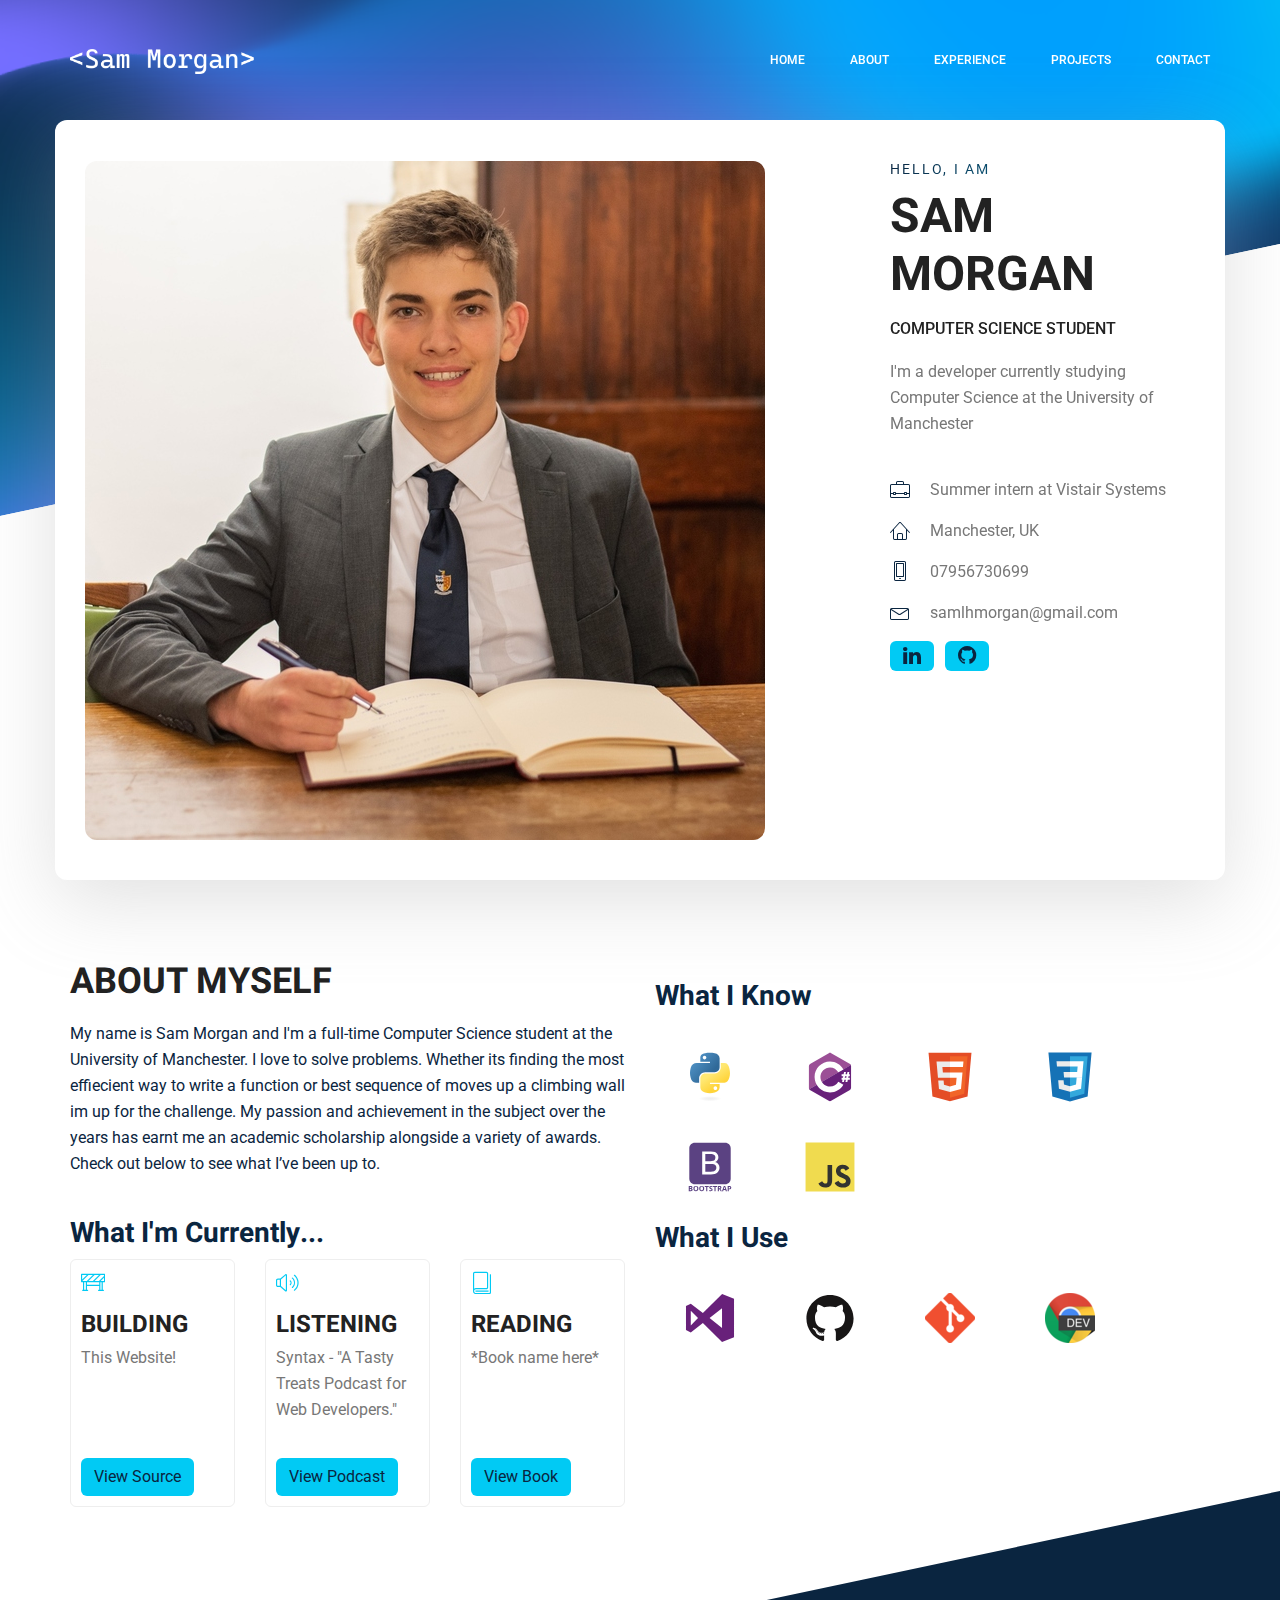
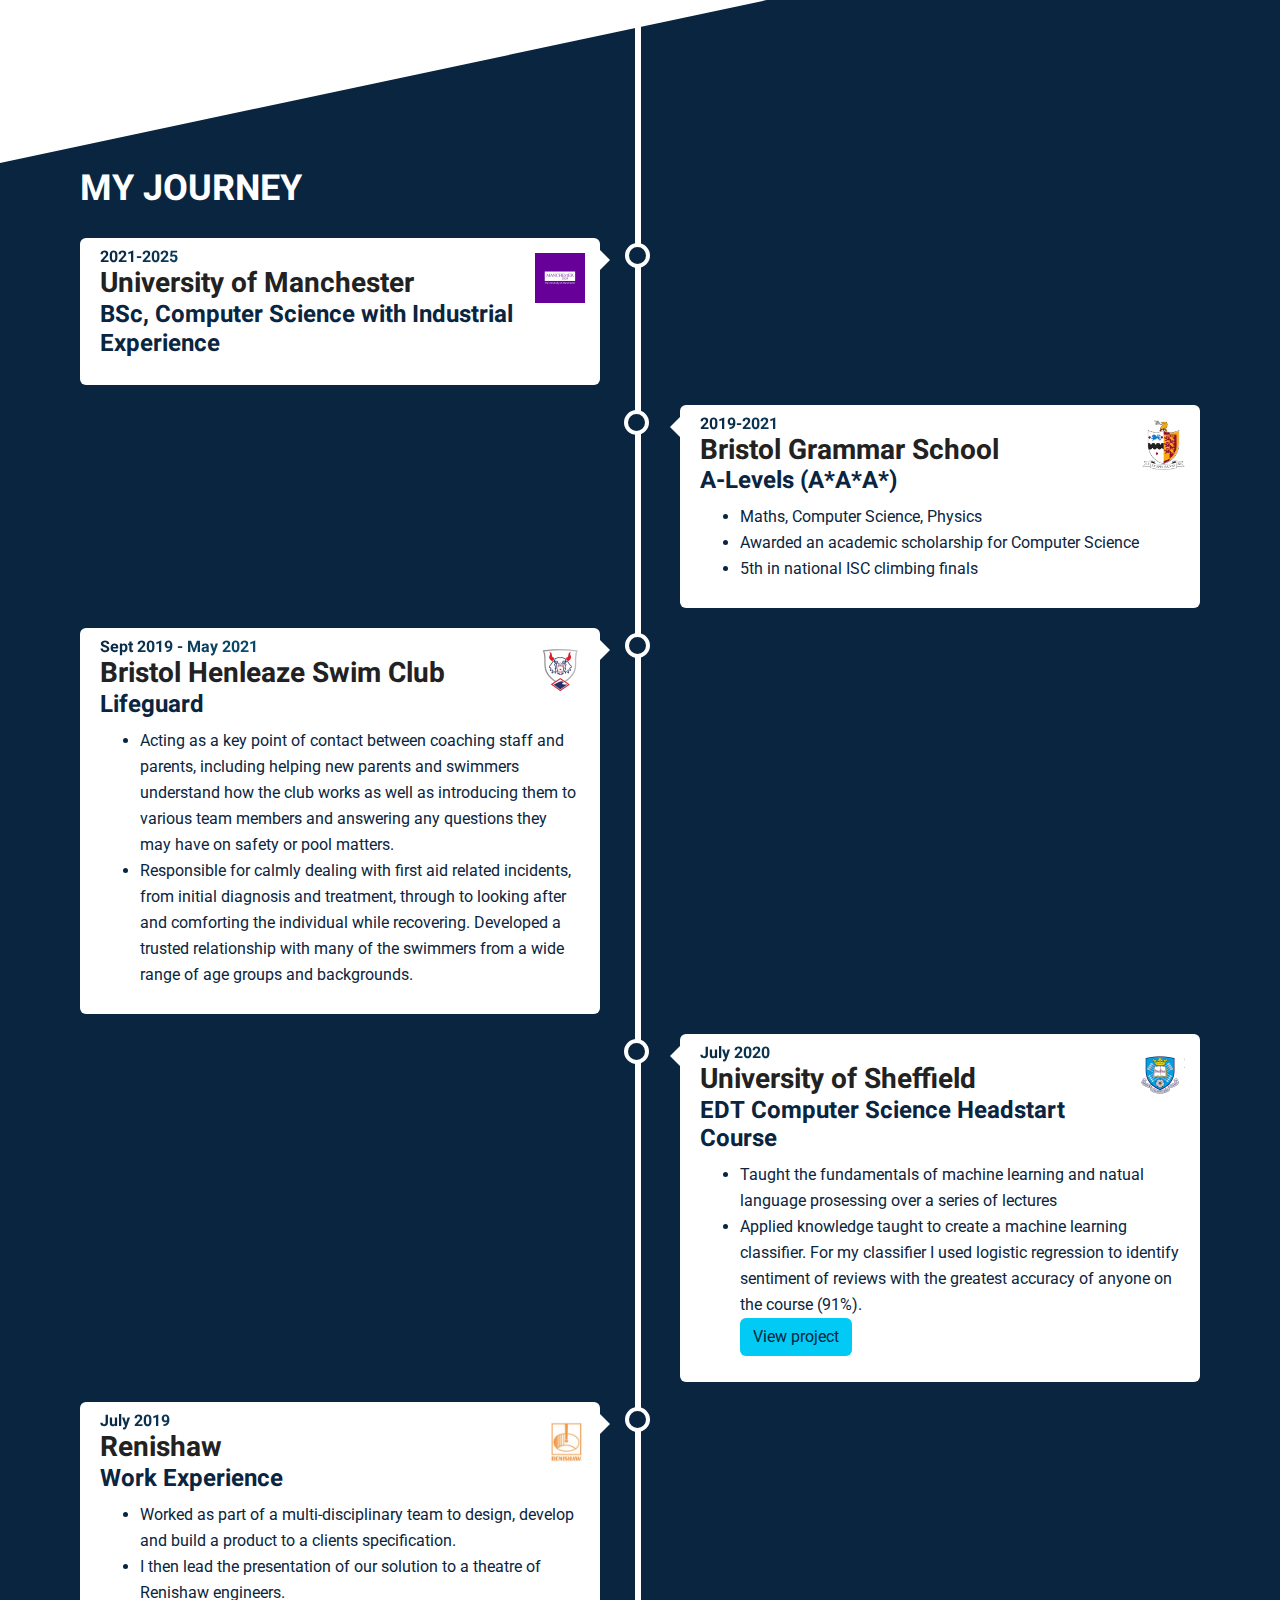
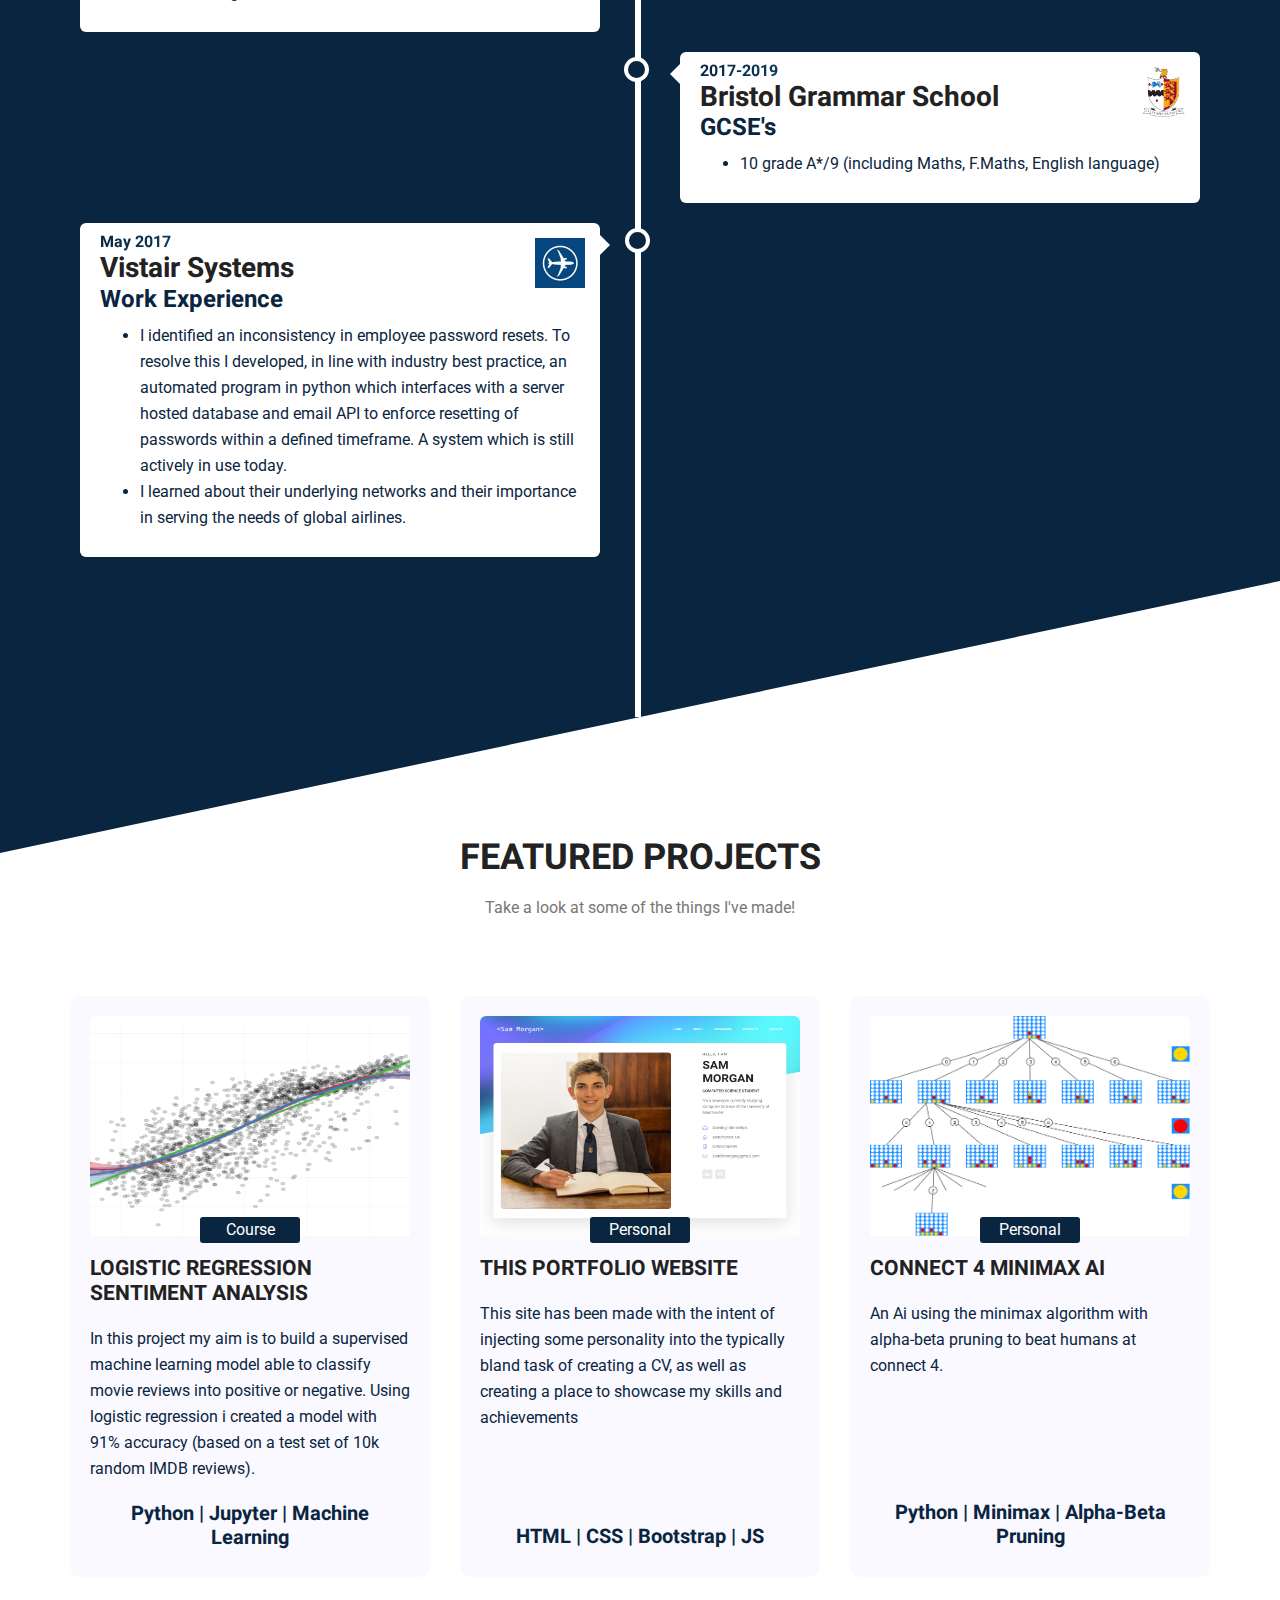
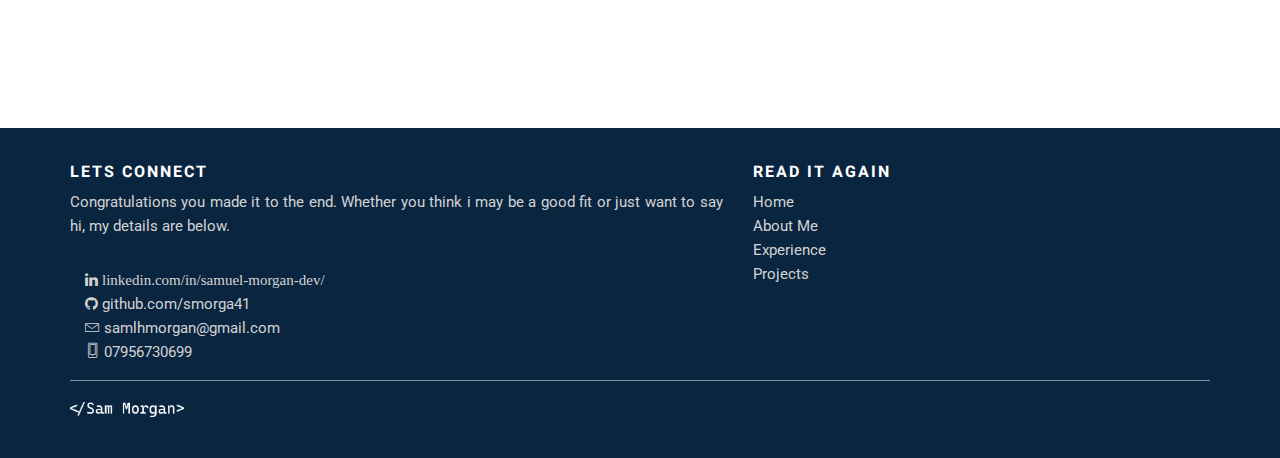
==== commit 8dccbc78: "Added smooth scroll" ====
--- a/index.html
+++ b/index.html
@@ -5,12 +5,12 @@
         <meta charset="utf-8">
 		<meta name="title" property="og:title" content="Samuel Morgan Portfolio">
         <meta name="viewport" content="width=device-width, initial-scale=1, shrink-to-fit=no">
-        <!-- <meta name="image" property="og:image" content="C:\Users\sam\Documents\Coding\Portfolio Website 2\img\preview\site-thumbnail 4x3.png" /> -->
+
 		<meta name="author" content="Samuel Morgan">
 		<meta name="image" property="og:image" content="img/preview/site-thumbnail%204x3.png">
 		<link rel="icon" href="img/icons/html-tag.png" type="image/png">
         <title>Sam Morgan Dev</title>
-        <!-- Bootstrap CSS -->
+        <!-- Bootstrap + Vendors CSS -->
         <link rel="stylesheet" href="css/bootstrap.css">
         <link rel="stylesheet" href="vendors/linericon/style.css">
         <link rel="stylesheet" href="css/font-awesome.min.css">
@@ -91,8 +91,8 @@
         <!--================End Home Banner Area =================-->
         
         <!--================Welcome Area =================-->
-        <section class="welcome_area p_120" >
-        	<div class="container">
+        <section class="welcome_area p_120">
+        	<div class="container" >
         		<div class="row welcome_inner">
         			<div class="col-lg-6">
 						<div class="welcome_text">
@@ -168,8 +168,8 @@
         <!--================End Welcome Area =================-->
 		
 		<!--================Experience Timeline==============-->
-		<section class="timeline-section" id="experience">
-			<div class="timeline">
+		<section class="timeline-section" >
+			<div class="timeline"id="experience">
 				<h4 id="my-journey">My Journey</h4>
 				<div class="tl-entry left">
 					<div class="content">
@@ -354,7 +354,7 @@
 			  <div class="row">
 				<div class="col-sm-12 col-md-7">
 				  <h6>Lets connect</h6>
-				  <p class="text-justify">Congratulations you made it to the end. Whether you think i may be a good fit for your company or just want to say hi, my details are below.</p>
+				  <p class="text-justify">Congratulations you made it to the end. Whether you think i may be a good fit or just want to say hi, my details are below.</p>
 				<div class="col-md-7 col-xs-12">
 					<ul class="list basic_info footer-contact"> 
 						<li><a href="https://www.linkedin.com/in/samuel-morgan-dev/" target="_blank"><i class="fa fa-linkedin">  linkedin.com/in/samuel-morgan-dev/</i></a></li>
@@ -381,25 +381,13 @@
 	  </footer>
         <!--================End Footer Area =================-->
         
-        
-        
-        
-        
-        
         <!-- Optional JavaScript -->
         <!-- jQuery first, then Popper.js, then Bootstrap JS -->
         <script src="js/jquery-3.3.1.min.js"></script>
         <script src="js/bootstrap.min.js"></script>
-        <script src="vendors/lightbox/simpleLightbox.min.js"></script>
-        <script src="vendors/nice-select/js/jquery.nice-select.min.js"></script>
         <script src="vendors/isotope/imagesloaded.pkgd.min.js"></script>
         <script src="vendors/isotope/isotope.pkgd.min.js"></script>
-        <script src="vendors/owl-carousel/owl.carousel.min.js"></script>
-        <script src="vendors/popup/jquery.magnific-popup.min.js"></script>
         <script src="js/jquery.ajaxchimp.min.js"></script>
-        <script src="vendors/counter-up/jquery.waypoints.min.js"></script>
-        <script src="vendors/counter-up/jquery.counterup.min.js"></script>
-        <script src="js/mail-script.js"></script>
         <script src="js/theme.js"></script>
 		<script src="js/stripe.js"></script>
 		<script src="https://platform.linkedin.com/badges/js/profile.js" async defer type="text/javascript"></script>
--- a/css/style.css
+++ b/css/style.css
@@ -1,42 +1,5 @@
-/*----------------------------------------------------
-@File: Default Styles
-@Author: Rocky Ahmed
-@URL: http://wethemez.com
-Author E-mail: rockybd1995@gmail.com
-
-This file contains the styling for the actual theme, this
-is the file you need to edit to change the look of the
-theme.
----------------------------------------------------- */
-/*=====================================================================
-@Template Name: Builder Construction 
-@Author: Rocky Ahmed
-@Developed By: Rocky Ahmed
-@Developer URL: http://rocky.wethemez.com
-Author E-mail: rockybd1995@gmail.com
-
-@Default Styles
-
-Table of Content:
-01/ Variables
-02/ predefin
-03/ header
-04/ button
-05/ banner
-06/ breadcrumb
-07/ about
-08/ team
-09/ project 
-10/ price 
-11/ team 
-12/ blog 
-13/ video  
-14/ features  
-15/ career  
-16/ contact 
-17/ footer
-
-=====================================================================*/
+
+
 /*----------------------------------------------------*/
 /*font Variables*/
 /*Color Variables*/
@@ -427,2053 +390,7 @@
 
 /* End Home Banner Area css
 ============================================================================================ */
-/*---------------------------------------------------- */
-/*----------------------------------------------------*/
-/* Latest Blog Area css
-============================================================================================ */
-.latest_blog_inner {
-  margin-bottom: -30px; }
-
-.l_blog_item {
-  margin-bottom: 30px; }
-  .l_blog_item .date {
-    font-size: 13px;
-    font-family: "Roboto", sans-serif;
-    font-weight: normal;
-    color: #777777;
-    margin-top: 20px;
-    display: block;
-    margin-bottom: 15px; }
-  .l_blog_item h4 {
-    font-size: 18px;
-    line-height: 24px;
-    color: #222222;
-    border-bottom: 1px solid #eeeeee;
-    padding-bottom: 20px;
-    margin-bottom: 20px;
-    transition: all 300ms linear 0s; }
-  .l_blog_item p {
-    margin-bottom: 0px; }
-  .l_blog_item:hover h4 {
-    color: #766dff; }
-
-/* End Latest Blog Area css
-============================================================================================ */
-/*================= latest_blog_area css =============*/
-.single-recent-blog-post {
-  margin-bottom: 30px; }
-  .single-recent-blog-post .thumb {
-    overflow: hidden; }
-    .single-recent-blog-post .thumb img {
-      transition: all 0.7s linear; }
-  .single-recent-blog-post .details {
-    padding-top: 30px; }
-    .single-recent-blog-post .details .sec_h4 {
-      line-height: 24px;
-      padding: 10px 0px 13px;
-      transition: all 0.3s linear; }
-      .single-recent-blog-post .details .sec_h4:hover {
-        color: #777777; }
-  .single-recent-blog-post .date {
-    font-size: 14px;
-    line-height: 24px;
-    font-weight: 400; }
-  .single-recent-blog-post:hover img {
-    transform: scale(1.23) rotate(10deg); }
-
-.tags .tag_btn {
-  font-size: 12px;
-  font-weight: 500;
-  line-height: 20px;
-  border: 1px solid #eeeeee;
-  display: inline-block;
-  padding: 1px 18px;
-  text-align: center;
-  color: #222222; }
-  .tags .tag_btn:before {
-    background: #766dff; }
-  .tags .tag_btn + .tag_btn {
-    margin-left: 2px; }
-
-/*========= blog_categorie_area css ===========*/
-.blog_categorie_area {
-  padding-top: 80px;
-  padding-bottom: 80px; }
-
-.categories_post {
-  position: relative;
-  text-align: center;
-  cursor: pointer; }
-  .categories_post img {
-    max-width: 100%; }
-  .categories_post .categories_details {
-    position: absolute;
-    top: 20px;
-    left: 20px;
-    right: 20px;
-    bottom: 20px;
-    background: rgba(34, 34, 34, 0.8);
-    color: #fff;
-    transition: all 0.3s linear;
-    display: flex;
-    align-items: center;
-    justify-content: center; }
-    .categories_post .categories_details h5 {
-      margin-bottom: 0px;
-      font-size: 18px;
-      line-height: 26px;
-      text-transform: uppercase;
-      color: #fff;
-      position: relative; }
-    .categories_post .categories_details p {
-      font-weight: 300;
-      font-size: 14px;
-      line-height: 26px;
-      margin-bottom: 0px; }
-    .categories_post .categories_details .border_line {
-      margin: 10px 0px;
-      background: #fff;
-      width: 100%;
-      height: 1px; }
-  .categories_post:hover .categories_details {
-    background-image: -moz-linear-gradient(0deg, #766dff 0%, #88f3ff 100%);
-    background-image: -webkit-linear-gradient(0deg, #766dff 0%, #88f3ff 100%);
-    background-image: -ms-linear-gradient(0deg, #766dff 0%, #88f3ff 100%);
-    opacity: 0.851; }
-
-/*============ blog_left_sidebar css ==============*/
-.blog_item {
-  margin-bottom: 40px; }
-
-.blog_info {
-  padding-top: 30px; }
-  .blog_info .post_tag {
-    padding-bottom: 20px; }
-    .blog_info .post_tag a {
-      font: 300 14px/21px "Roboto", sans-serif;
-      color: #222222; }
-      .blog_info .post_tag a:hover {
-        color: #777777; }
-      .blog_info .post_tag a.active {
-        color: #766dff; }
-  .blog_info .blog_meta li a {
-    font: 300 14px/20px "Roboto", sans-serif;
-    color: #777777;
-    vertical-align: middle;
-    padding-bottom: 12px;
-    display: inline-block; }
-    .blog_info .blog_meta li a i {
-      color: #222222;
-      font-size: 16px;
-      font-weight: 600;
-      padding-left: 15px;
-      line-height: 20px;
-      vertical-align: middle; }
-    .blog_info .blog_meta li a:hover {
-      color: #766dff; }
-
-.blog_post img {
-  max-width: 100%; }
-
-.blog_details {
-  padding-top: 20px; }
-  .blog_details h2 {
-    font-size: 24px;
-    line-height: 36px;
-    color: #222222;
-    font-weight: 600;
-    transition: all 0.3s linear; }
-    .blog_details h2:hover {
-      color: #766dff; }
-  .blog_details p {
-    margin-bottom: 26px; }
-
-.view_btn {
-  font-size: 14px;
-  line-height: 36px;
-  display: inline-block;
-  color: #222222;
-  font-weight: 500;
-  padding: 0px 30px;
-  background: #fff; }
-
-.blog_right_sidebar {
-  border: 1px solid #eeeeee;
-  background: #fafaff;
-  padding: 30px; }
-  .blog_right_sidebar .widget_title {
-    font-size: 18px;
-    line-height: 25px;
-    background: #766dff;
-    text-align: center;
-    color: #fff;
-    padding: 8px 0px;
-    margin-bottom: 30px; }
-  .blog_right_sidebar .search_widget .input-group .form-control {
-    font-size: 14px;
-    line-height: 29px;
-    border: 0px;
-    width: 100%;
-    font-weight: 300;
-    color: #fff;
-    padding-left: 20px;
-    border-radius: 45px;
-    z-index: 0;
-    background: #766dff; }
-    .blog_right_sidebar .search_widget .input-group .form-control.placeholder {
-      color: #fff; }
-    .blog_right_sidebar .search_widget .input-group .form-control:-moz-placeholder {
-      color: #fff; }
-    .blog_right_sidebar .search_widget .input-group .form-control::-moz-placeholder {
-      color: #fff; }
-    .blog_right_sidebar .search_widget .input-group .form-control::-webkit-input-placeholder {
-      color: #fff; }
-    .blog_right_sidebar .search_widget .input-group .form-control:focus {
-      box-shadow: none; }
-  .blog_right_sidebar .search_widget .input-group .btn-default {
-    position: absolute;
-    right: 20px;
-    background: transparent;
-    border: 0px;
-    box-shadow: none;
-    font-size: 14px;
-    color: #fff;
-    padding: 0px;
-    top: 50%;
-    transform: translateY(-50%);
-    z-index: 1; }
-  .blog_right_sidebar .author_widget {
-    text-align: center; }
-    .blog_right_sidebar .author_widget h4 {
-      font-size: 18px;
-      line-height: 20px;
-      color: #222222;
-      margin-bottom: 5px;
-      margin-top: 30px; }
-    .blog_right_sidebar .author_widget p {
-      margin-bottom: 0px; }
-    .blog_right_sidebar .author_widget .social_icon {
-      padding: 7px 0px 15px; }
-      .blog_right_sidebar .author_widget .social_icon a {
-        font-size: 14px;
-        color: #222222;
-        transition: all 0.2s linear; }
-        .blog_right_sidebar .author_widget .social_icon a + a {
-          margin-left: 20px; }
-        .blog_right_sidebar .author_widget .social_icon a:hover {
-          color: #766dff; }
-  .blog_right_sidebar .popular_post_widget .post_item .media-body {
-    justify-content: center;
-    align-self: center;
-    padding-left: 20px; }
-    .blog_right_sidebar .popular_post_widget .post_item .media-body h3 {
-      font-size: 14px;
-      line-height: 20px;
-      color: #222222;
-      margin-bottom: 4px;
-      transition: all 0.3s linear; }
-      .blog_right_sidebar .popular_post_widget .post_item .media-body h3:hover {
-        color: #766dff; }
-    .blog_right_sidebar .popular_post_widget .post_item .media-body p {
-      font-size: 12px;
-      line-height: 21px;
-      margin-bottom: 0px; }
-  .blog_right_sidebar .popular_post_widget .post_item + .post_item {
-    margin-top: 20px; }
-  .blog_right_sidebar .post_category_widget .cat-list li {
-    border-bottom: 2px dotted #eee;
-    transition: all 0.3s ease 0s;
-    padding-bottom: 12px; }
-    .blog_right_sidebar .post_category_widget .cat-list li a {
-      font-size: 14px;
-      line-height: 20px;
-      color: #777; }
-      .blog_right_sidebar .post_category_widget .cat-list li a p {
-        margin-bottom: 0px; }
-    .blog_right_sidebar .post_category_widget .cat-list li + li {
-      padding-top: 15px; }
-    .blog_right_sidebar .post_category_widget .cat-list li:hover {
-      border-color: #766dff; }
-      .blog_right_sidebar .post_category_widget .cat-list li:hover a {
-        color: #766dff; }
-  .blog_right_sidebar .newsletter_widget {
-    text-align: center; }
-    .blog_right_sidebar .newsletter_widget .form-group {
-      margin-bottom: 8px; }
-    .blog_right_sidebar .newsletter_widget .input-group-prepend {
-      margin-right: -1px; }
-    .blog_right_sidebar .newsletter_widget .input-group-text {
-      background: #fff;
-      border-radius: 0px;
-      vertical-align: top;
-      font-size: 12px;
-      line-height: 36px;
-      padding: 0px 0px 0px 15px;
-      border: 1px solid #eeeeee;
-      border-right: 0px; }
-    .blog_right_sidebar .newsletter_widget .form-control {
-      font-size: 12px;
-      line-height: 24px;
-      color: #cccccc;
-      border: 1px solid #eeeeee;
-      border-left: 0px;
-      border-radius: 0px; }
-      .blog_right_sidebar .newsletter_widget .form-control.placeholder {
-        color: #cccccc; }
-      .blog_right_sidebar .newsletter_widget .form-control:-moz-placeholder {
-        color: #cccccc; }
-      .blog_right_sidebar .newsletter_widget .form-control::-moz-placeholder {
-        color: #cccccc; }
-      .blog_right_sidebar .newsletter_widget .form-control::-webkit-input-placeholder {
-        color: #cccccc; }
-      .blog_right_sidebar .newsletter_widget .form-control:focus {
-        outline: none;
-        box-shadow: none; }
-    .blog_right_sidebar .newsletter_widget .bbtns {
-      background: #766dff;
-      color: #fff;
-      font-size: 12px;
-      line-height: 38px;
-      display: inline-block;
-      font-weight: 500;
-      padding: 0px 24px 0px 24px;
-      border-radius: 0; }
-    .blog_right_sidebar .newsletter_widget .text-bottom {
-      font-size: 12px; }
-  .blog_right_sidebar .tag_cloud_widget ul li {
-    display: inline-block; }
-    .blog_right_sidebar .tag_cloud_widget ul li a {
-      display: inline-block;
-      border: 1px solid #eee;
-      background: #fff;
-      padding: 0px 13px;
-      margin-bottom: 8px;
-      transition: all 0.3s ease 0s;
-      color: #222222;
-      font-size: 12px; }
-      .blog_right_sidebar .tag_cloud_widget ul li a:hover {
-        background-image: -moz-linear-gradient(0deg, #766dff 0%, #88f3ff 100%);
-        background-image: -webkit-linear-gradient(0deg, #766dff 0%, #88f3ff 100%);
-        background-image: -ms-linear-gradient(0deg, #766dff 0%, #88f3ff 100%);
-        color: #fff; }
-  .blog_right_sidebar .br {
-    width: 100%;
-    height: 1px;
-    background: #eeeeee;
-    margin: 30px 0px; }
-
-.blog-pagination {
-  padding-top: 25px;
-  padding-bottom: 95px; }
-  .blog-pagination .page-link {
-    border-radius: 0; }
-  .blog-pagination .page-item {
-    border: none; }
-
-.page-link {
-  background: transparent;
-  font-weight: 400; }
-
-.blog-pagination .page-item.active .page-link {
-  background-color: #766dff;
-  border-color: transparent;
-  color: #fff; }
-
-.blog-pagination .page-link {
-  position: relative;
-  display: block;
-  padding: 0.5rem 0.75rem;
-  margin-left: -1px;
-  line-height: 1.25;
-  color: #8a8a8a;
-  border: none; }
-
-.blog-pagination .page-link .lnr {
-  font-weight: 600; }
-
-.blog-pagination .page-item:last-child .page-link,
-.blog-pagination .page-item:first-child .page-link {
-  border-radius: 0; }
-
-.blog-pagination .page-link:hover {
-  color: #fff;
-  text-decoration: none;
-  background-color: #766dff;
-  border-color: #eee; }
-
-/*============ Start Blog Single Styles  =============*/
-.single-post-area .social-links {
-  padding-top: 10px; }
-  .single-post-area .social-links li {
-    display: inline-block;
-    margin-bottom: 10px; }
-    .single-post-area .social-links li a {
-      color: #cccccc;
-      padding: 7px;
-      font-size: 14px;
-      transition: all 0.2s linear; }
-      .single-post-area .social-links li a:hover {
-        color: #222222; }
-.single-post-area .blog_details {
-  padding-top: 26px; }
-  .single-post-area .blog_details p {
-    margin-bottom: 10px; }
-.single-post-area .quotes {
-  margin-top: 20px;
-  margin-bottom: 30px;
-  padding: 24px 35px 24px 30px;
-  background-color: white;
-  box-shadow: -20.84px 21.58px 30px 0px rgba(176, 176, 176, 0.1);
-  font-size: 14px;
-  line-height: 24px;
-  color: #777;
-  font-style: italic; }
-.single-post-area .arrow {
-  position: absolute; }
-  .single-post-area .arrow .lnr {
-    font-size: 20px;
-    font-weight: 600; }
-.single-post-area .thumb .overlay-bg {
-  background: rgba(0, 0, 0, 0.8); }
-.single-post-area .navigation-area {
-  border-top: 1px solid #eee;
-  padding-top: 30px;
-  margin-top: 60px; }
-  .single-post-area .navigation-area p {
-    margin-bottom: 0px; }
-  .single-post-area .navigation-area h4 {
-    font-size: 18px;
-    line-height: 25px;
-    color: #222222; }
-  .single-post-area .navigation-area .nav-left {
-    text-align: left; }
-    .single-post-area .navigation-area .nav-left .thumb {
-      margin-right: 20px;
-      background: #000; }
-      .single-post-area .navigation-area .nav-left .thumb img {
-        transition: all 300ms linear 0s; }
-    .single-post-area .navigation-area .nav-left .lnr {
-      margin-left: 20px;
-      opacity: 0;
-      transition: all 300ms linear 0s; }
-    .single-post-area .navigation-area .nav-left:hover .lnr {
-      opacity: 1; }
-    .single-post-area .navigation-area .nav-left:hover .thumb img {
-      opacity: .5; }
-    @media (max-width: 767px) {
-      .single-post-area .navigation-area .nav-left {
-        margin-bottom: 30px; } }
-  .single-post-area .navigation-area .nav-right {
-    text-align: right; }
-    .single-post-area .navigation-area .nav-right .thumb {
-      margin-left: 20px;
-      background: #000; }
-      .single-post-area .navigation-area .nav-right .thumb img {
-        transition: all 300ms linear 0s; }
-    .single-post-area .navigation-area .nav-right .lnr {
-      margin-right: 20px;
-      opacity: 0;
-      transition: all 300ms linear 0s; }
-    .single-post-area .navigation-area .nav-right:hover .lnr {
-      opacity: 1; }
-    .single-post-area .navigation-area .nav-right:hover .thumb img {
-      opacity: .5; }
-@media (max-width: 991px) {
-  .single-post-area .sidebar-widgets {
-    padding-bottom: 0px; } }
-
-.comments-area {
-  background: #fafaff;
-  border: 1px solid #eee;
-  padding: 50px 30px;
-  margin-top: 50px; }
-  @media (max-width: 414px) {
-    .comments-area {
-      padding: 50px 8px; } }
-  .comments-area h4 {
-    text-align: center;
-    margin-bottom: 50px;
-    color: #222222;
-    font-size: 18px; }
-  .comments-area h5 {
-    font-size: 16px;
-    margin-bottom: 0px; }
-  .comments-area a {
-    color: #222222; }
-  .comments-area .comment-list {
-    padding-bottom: 48px; }
-    .comments-area .comment-list:last-child {
-      padding-bottom: 0px; }
-    .comments-area .comment-list.left-padding {
-      padding-left: 25px; }
-    @media (max-width: 413px) {
-      .comments-area .comment-list .single-comment h5 {
-        font-size: 12px; }
-      .comments-area .comment-list .single-comment .date {
-        font-size: 11px; }
-      .comments-area .comment-list .single-comment .comment {
-        font-size: 10px; } }
-  .comments-area .thumb {
-    margin-right: 20px; }
-  .comments-area .date {
-    font-size: 13px;
-    color: #cccccc;
-    margin-bottom: 13px; }
-  .comments-area .comment {
-    color: #777777;
-    margin-bottom: 0px; }
-  .comments-area .btn-reply {
-    background-color: #fff;
-    color: #222222;
-    border: 1px solid #eee;
-    padding: 2px 18px;
-    font-size: 12px;
-    display: block;
-    font-weight: 600;
-    transition: all 300ms linear 0s; }
-    .comments-area .btn-reply:hover {
-      background-color: #766dff;
-      color: #fff; }
-
-.comment-form {
-  background: #fafaff;
-  text-align: center;
-  border: 1px solid #eee;
-  padding: 47px 30px 43px;
-  margin-top: 50px;
-  margin-bottom: 0px; }
-  .comment-form h4 {
-    text-align: center;
-    margin-bottom: 50px;
-    font-size: 18px;
-    line-height: 22px;
-    color: #222222; }
-  .comment-form .name {
-    padding-left: 0px; }
-    @media (max-width: 767px) {
-      .comment-form .name {
-        padding-right: 0px;
-        margin-bottom: 1rem; } }
-  .comment-form .email {
-    padding-right: 0px; }
-    @media (max-width: 991px) {
-      .comment-form .email {
-        padding-left: 0px; } }
-  .comment-form .form-control {
-    padding: 8px 20px;
-    background: #fff;
-    border: none;
-    border-radius: 0px;
-    width: 100%;
-    font-size: 14px;
-    color: #777777;
-    border: 1px solid transparent; }
-    .comment-form .form-control:focus {
-      box-shadow: none;
-      border: 1px solid #eee; }
-  .comment-form textarea.form-control {
-    height: 140px;
-    resize: none; }
-  .comment-form ::-webkit-input-placeholder {
-    /* Chrome/Opera/Safari */
-    font-size: 13px;
-    color: #777; }
-  .comment-form ::-moz-placeholder {
-    /* Firefox 19+ */
-    font-size: 13px;
-    color: #777; }
-  .comment-form :-ms-input-placeholder {
-    /* IE 10+ */
-    font-size: 13px;
-    color: #777; }
-  .comment-form :-moz-placeholder {
-    /* Firefox 18- */
-    font-size: 13px;
-    color: #777; }
-
-/*============ End Blog Single Styles  =============*/
-/*---------------------------------------------------- */
-/*----------------------------------------------------*/
-/* Reservation Form Area css
-============================================================================================ */
-.reservation_form_area .res_form_inner {
-  max-width: 555px;
-  margin: auto;
-  box-shadow: 0px 10px 30px 0px rgba(153, 153, 153, 0.1);
-  padding: 75px 50px;
-  position: relative; }
-  .reservation_form_area .res_form_inner:before {
-    content: "";
-    background: url(../img/contact-shap-1.png);
-    position: absolute;
-    left: -125px;
-    height: 421px;
-    width: 98px;
-    top: 50%;
-    transform: translateY(-50%); }
-  .reservation_form_area .res_form_inner:after {
-    content: "";
-    background: url(../img/contact-shap-2.png);
-    position: absolute;
-    right: -125px;
-    height: 421px;
-    width: 98px;
-    top: 50%;
-    transform: translateY(-50%); }
-
-.reservation_form .form-group input {
-  height: 40px;
-  border-radius: 0px;
-  border: 1px solid #eeeeee;
-  outline: none;
-  box-shadow: none;
-  padding: 0px 15px;
-  font-size: 13px;
-  font-family: "Roboto", sans-serif;
-  font-weight: 300;
-  color: #999999; }
-  .reservation_form .form-group input.placeholder {
-    font-size: 13px;
-    font-family: "Roboto", sans-serif;
-    font-weight: 300;
-    color: #999999; }
-  .reservation_form .form-group input:-moz-placeholder {
-    font-size: 13px;
-    font-family: "Roboto", sans-serif;
-    font-weight: 300;
-    color: #999999; }
-  .reservation_form .form-group input::-moz-placeholder {
-    font-size: 13px;
-    font-family: "Roboto", sans-serif;
-    font-weight: 300;
-    color: #999999; }
-  .reservation_form .form-group input::-webkit-input-placeholder {
-    font-size: 13px;
-    font-family: "Roboto", sans-serif;
-    font-weight: 300;
-    color: #999999; }
-.reservation_form .form-group .res_select {
-  height: 40px;
-  border: 1px solid #eeeeee;
-  border-radius: 0px;
-  width: 100%;
-  padding: 0px 15px;
-  line-height: 36px; }
-  .reservation_form .form-group .res_select .current {
-    font-size: 13px;
-    font-family: "Roboto", sans-serif;
-    font-weight: 300;
-    color: #999999; }
-  .reservation_form .form-group .res_select:after {
-    content: "\e874";
-    font-family: 'Linearicons-Free';
-    color: #cccccc;
-    transform: rotate(0deg);
-    border: none;
-    margin-top: -17px;
-    font-size: 13px;
-    right: 22px; }
-.reservation_form .form-group:last-child {
-  text-align: center; }
-
-/* End Reservation Form Area css
-============================================================================================ */
-/*============== contact_area css ================*/
-.mapBox {
-  height: 420px;
-  margin-bottom: 80px; }
-
-.contact_info .info_item {
-  position: relative;
-  padding-left: 45px; }
-  .contact_info .info_item i {
-    position: absolute;
-    left: 0;
-    top: 0;
-    font-size: 20px;
-    line-height: 24px;
-    color: #766dff;
-    font-weight: 600; }
-  .contact_info .info_item h6 {
-    font-size: 16px;
-    line-height: 24px;
-    color: "Roboto", sans-serif;
-    font-weight: bold;
-    margin-bottom: 0px;
-    color: #222222; }
-    .contact_info .info_item h6 a {
-      color: #222222; }
-  .contact_info .info_item p {
-    font-size: 14px;
-    line-height: 24px;
-    padding: 2px 0px; }
-
-.contact_form .form-group {
-  margin-bottom: 10px; }
-  .contact_form .form-group .form-control {
-    font-size: 13px;
-    line-height: 26px;
-    color: #999;
-    border: 1px solid #eeeeee;
-    font-family: "Roboto", sans-serif;
-    border-radius: 0px;
-    padding-left: 20px; }
-    .contact_form .form-group .form-control:focus {
-      box-shadow: none;
-      outline: none; }
-    .contact_form .form-group .form-control.placeholder {
-      color: #999; }
-    .contact_form .form-group .form-control:-moz-placeholder {
-      color: #999; }
-    .contact_form .form-group .form-control::-moz-placeholder {
-      color: #999; }
-    .contact_form .form-group .form-control::-webkit-input-placeholder {
-      color: #999; }
-  .contact_form .form-group textarea {
-    resize: none; }
-    .contact_form .form-group textarea.form-control {
-      height: 140px; }
-.contact_form .submit_btn {
-  margin-top: 20px;
-  cursor: pointer; }
-
-/* Contact Success and error Area css
-============================================================================================ */
-.modal-message .modal-dialog {
-  position: absolute;
-  top: 36%;
-  left: 50%;
-  transform: translateX(-50%) translateY(-50%) !important;
-  margin: 0px;
-  max-width: 500px;
-  width: 100%; }
-  .modal-message .modal-dialog .modal-content .modal-header {
-    text-align: center;
-    display: block;
-    border-bottom: none;
-    padding-top: 50px;
-    padding-bottom: 50px; }
-    .modal-message .modal-dialog .modal-content .modal-header .close {
-      position: absolute;
-      right: -15px;
-      top: -15px;
-      padding: 0px;
-      color: #fff;
-      opacity: 1;
-      cursor: pointer; }
-    .modal-message .modal-dialog .modal-content .modal-header h2 {
-      display: block;
-      text-align: center;
-      color: #766dff;
-      padding-bottom: 10px;
-      font-family: "Roboto", sans-serif; }
-    .modal-message .modal-dialog .modal-content .modal-header p {
-      display: block; }
-
-/* End Contact Success and error Area css
-============================================================================================ */
-/*---------------------------------------------------- */
-/*----------------------------------------------------*/
-/*============== Elements Area css ================*/
-.mb-20 {
-  margin-bottom: 20px; }
-
-.mb-30 {
-  margin-bottom: 30px; }
-
-.sample-text-area {
-  padding: 100px 0px; }
-  .sample-text-area .title_color {
-    margin-bottom: 30px; }
-  .sample-text-area p {
-    line-height: 26px; }
-    .sample-text-area p b {
-      font-weight: bold;
-      color: #766dff; }
-    .sample-text-area p i {
-      color: #766dff;
-      font-style: italic; }
-    .sample-text-area p sup {
-      color: #766dff;
-      font-style: italic; }
-    .sample-text-area p sub {
-      color: #766dff;
-      font-style: italic; }
-    .sample-text-area p del {
-      color: #766dff; }
-    .sample-text-area p u {
-      color: #766dff; }
-
-/*============== End Elements Area css ================*/
-/*==============Elements Button Area css ================*/
-.elements_button .title_color {
-  margin-bottom: 30px;
-  color: #222222; }
-
-.title_color {
-  color: #222222; }
-
-.button-group-area {
-  margin-top: 15px; }
-  .button-group-area:nth-child(odd) {
-    margin-top: 40px; }
-  .button-group-area:first-child {
-    margin-top: 0px; }
-  .button-group-area .theme_btn {
-    margin-right: 10px; }
-  .button-group-area .white_btn {
-    margin-right: 10px; }
-  .button-group-area .link {
-    text-decoration: underline;
-    color: #222222;
-    background: transparent; }
-    .button-group-area .link:hover {
-      color: #fff; }
-  .button-group-area .disable {
-    background: transparent;
-    color: #007bff;
-    cursor: not-allowed; }
-    .button-group-area .disable:before {
-      display: none; }
-
-.primary {
-  background: #52c5fd; }
-  .primary:before {
-    background: #2faae6; }
-
-.success {
-  background: #4cd3e3; }
-  .success:before {
-    background: #2ebccd; }
-
-.info {
-  background: #38a4ff; }
-  .info:before {
-    background: #298cdf; }
-
-.warning {
-  background: #f4e700; }
-  .warning:before {
-    background: #e1d608; }
-
-.danger {
-  background: #f54940; }
-  .danger:before {
-    background: #e13b33; }
-
-.primary-border {
-  background: transparent;
-  border: 1px solid #52c5fd;
-  color: #52c5fd; }
-  .primary-border:before {
-    background: #52c5fd; }
-
-.success-border {
-  background: transparent;
-  border: 1px solid #4cd3e3;
-  color: #4cd3e3; }
-  .success-border:before {
-    background: #4cd3e3; }
-
-.info-border {
-  background: transparent;
-  border: 1px solid #38a4ff;
-  color: #38a4ff; }
-  .info-border:before {
-    background: #38a4ff; }
-
-.warning-border {
-  background: #fff;
-  border: 1px solid #f4e700;
-  color: #f4e700; }
-  .warning-border:before {
-    background: #f4e700; }
-
-.danger-border {
-  background: transparent;
-  border: 1px solid #f54940;
-  color: #f54940; }
-  .danger-border:before {
-    background: #f54940; }
-
-.link-border {
-  background: transparent;
-  border: 1px solid #766dff;
-  color: #766dff; }
-  .link-border:before {
-    background: #766dff; }
-
-.radius {
-  border-radius: 3px; }
-
-.circle {
-  border-radius: 20px; }
-
-.arrow span {
-  padding-left: 5px; }
-
-.e-large {
-  line-height: 50px;
-  padding-top: 0px;
-  padding-bottom: 0px; }
-
-.large {
-  line-height: 45px;
-  padding-top: 0px;
-  padding-bottom: 0px; }
-
-.medium {
-  line-height: 30px;
-  padding-top: 0px;
-  padding-bottom: 0px; }
-
-.small {
-  line-height: 25px;
-  padding-top: 0px;
-  padding-bottom: 0px; }
-
-.general {
-  line-height: 38px;
-  padding-top: 0px;
-  padding-bottom: 0px; }
-
-/*==============End Elements Button Area css ================*/
-/* =================================== */
-/*  Elements Page Styles
-/* =================================== */
-/*---------- Start Elements Page -------------*/
-.generic-banner {
-  margin-top: 60px;
-  text-align: center; }
-
-.generic-banner .height {
-  height: 600px; }
-
-@media (max-width: 767.98px) {
-  .generic-banner .height {
-    height: 400px; } }
-.generic-banner .generic-banner-content h2 {
-  line-height: 1.2em;
-  margin-bottom: 20px; }
-
-@media (max-width: 991.98px) {
-  .generic-banner .generic-banner-content h2 br {
-    display: none; } }
-.generic-banner .generic-banner-content p {
-  text-align: center;
-  font-size: 16px; }
-
-@media (max-width: 991.98px) {
-  .generic-banner .generic-banner-content p br {
-    display: none; } }
-.generic-content h1 {
-  font-weight: 600; }
-
-.about-generic-area {
-  background: #fff; }
-
-.about-generic-area p {
-  margin-bottom: 20px; }
-
-.white-bg {
-  background: #fff; }
-
-.section-top-border {
-  padding: 50px 0;
-  border-top: 1px dotted #eee; }
-
-.switch-wrap {
-  margin-bottom: 10px; }
-
-.switch-wrap p {
-  margin: 0; }
-
-/*---------- End Elements Page -------------*/
-.sample-text-area {
-  padding: 100px 0 70px 0; }
-
-.sample-text {
-  margin-bottom: 0; }
-
-.text-heading {
-  margin-bottom: 30px;
-  font-size: 24px; }
-
-.typo-list {
-  margin-bottom: 10px; }
-
-@media (max-width: 767px) {
-  .typo-sec {
-    margin-bottom: 30px; } }
-@media (max-width: 767px) {
-  .element-wrap {
-    margin-top: 30px; } }
-b, sup, sub, u, del {
-  color: #f8b600; }
-
-h1 {
-  font-size: 36px; }
-
-h2 {
-  font-size: 30px; }
-
-h3 {
-  font-size: 24px; }
-
-h4 {
-  font-size: 18px; }
-
-h5 {
-  font-size: 16px; }
-
-h6 {
-  font-size: 14px; }
-
-.typography h1, .typography h2, .typography h3, .typography h4, .typography h5, .typography h6 {
-  color: #777777; }
-
-.button-area .border-top-generic {
-  padding: 70px 15px;
-  border-top: 1px dotted #eee; }
-
-.button-group-area .genric-btn {
-  margin-right: 10px;
-  margin-top: 10px; }
-
-.button-group-area .genric-btn:last-child {
-  margin-right: 0; }
-
-.circle {
-  border-radius: 20px; }
-
-.genric-btn {
-  display: inline-block;
-  outline: none;
-  line-height: 40px;
-  padding: 0 30px;
-  font-size: .8em;
-  text-align: center;
-  text-decoration: none;
-  font-weight: 500;
-  cursor: pointer;
-  -webkit-transition: all 0.3s ease 0s;
-  -moz-transition: all 0.3s ease 0s;
-  -o-transition: all 0.3s ease 0s;
-  transition: all 0.3s ease 0s; }
-
-.genric-btn:focus {
-  outline: none; }
-
-.genric-btn.e-large {
-  padding: 0 40px;
-  line-height: 50px; }
-
-.genric-btn.large {
-  line-height: 45px; }
-
-.genric-btn.medium {
-  line-height: 30px; }
-
-.genric-btn.small {
-  line-height: 25px; }
-
-.genric-btn.radius {
-  border-radius: 3px; }
-
-.genric-btn.circle {
-  border-radius: 20px; }
-
-.genric-btn.arrow {
-  display: -webkit-inline-box;
-  display: -ms-inline-flexbox;
-  display: inline-flex;
-  -webkit-box-align: center;
-  -ms-flex-align: center;
-  align-items: center; }
-
-.genric-btn.arrow span {
-  margin-left: 10px; }
-
-.genric-btn.default {
-  color: #222222;
-  background: #f9f9ff;
-  border: 1px solid transparent; }
-
-.genric-btn.default:hover {
-  border: 1px solid #f9f9ff;
-  background: #fff; }
-
-.genric-btn.default-border {
-  border: 1px solid #f9f9ff;
-  background: #fff; }
-
-.genric-btn.default-border:hover {
-  color: #222222;
-  background: #f9f9ff;
-  border: 1px solid transparent; }
-
-.genric-btn.primary {
-  color: #fff;
-  background: #f8b600;
-  border: 1px solid transparent; }
-
-.genric-btn.primary:hover {
-  color: #f8b600;
-  border: 1px solid #f8b600;
-  background: #fff; }
-
-.genric-btn.primary-border {
-  color: #f8b600;
-  border: 1px solid #f8b600;
-  background: #fff; }
-
-.genric-btn.primary-border:hover {
-  color: #fff;
-  background: #f8b600;
-  border: 1px solid transparent; }
-
-.genric-btn.success {
-  color: #fff;
-  background: #4cd3e3;
-  border: 1px solid transparent; }
-
-.genric-btn.success:hover {
-  color: #4cd3e3;
-  border: 1px solid #4cd3e3;
-  background: #fff; }
-
-.genric-btn.success-border {
-  color: #4cd3e3;
-  border: 1px solid #4cd3e3;
-  background: #fff; }
-
-.genric-btn.success-border:hover {
-  color: #fff;
-  background: #4cd3e3;
-  border: 1px solid transparent; }
-
-.genric-btn.info {
-  color: #fff;
-  background: #38a4ff;
-  border: 1px solid transparent; }
-
-.genric-btn.info:hover {
-  color: #38a4ff;
-  border: 1px solid #38a4ff;
-  background: #fff; }
-
-.genric-btn.info-border {
-  color: #38a4ff;
-  border: 1px solid #38a4ff;
-  background: #fff; }
-
-.genric-btn.info-border:hover {
-  color: #fff;
-  background: #38a4ff;
-  border: 1px solid transparent; }
-
-.genric-btn.warning {
-  color: #fff;
-  background: #f4e700;
-  border: 1px solid transparent; }
-
-.genric-btn.warning:hover {
-  color: #f4e700;
-  border: 1px solid #f4e700;
-  background: #fff; }
-
-.genric-btn.warning-border {
-  color: #f4e700;
-  border: 1px solid #f4e700;
-  background: #fff; }
-
-.genric-btn.warning-border:hover {
-  color: #fff;
-  background: #f4e700;
-  border: 1px solid transparent; }
-
-.genric-btn.danger {
-  color: #fff;
-  background: #f44a40;
-  border: 1px solid transparent; }
-
-.genric-btn.danger:hover {
-  color: #f44a40;
-  border: 1px solid #f44a40;
-  background: #fff; }
-
-.genric-btn.danger-border {
-  color: #f44a40;
-  border: 1px solid #f44a40;
-  background: #fff; }
-
-.genric-btn.danger-border:hover {
-  color: #fff;
-  background: #f44a40;
-  border: 1px solid transparent; }
-
-.genric-btn.link {
-  color: #222222;
-  background: #f9f9ff;
-  text-decoration: underline;
-  border: 1px solid transparent; }
-
-.genric-btn.link:hover {
-  color: #222222;
-  border: 1px solid #f9f9ff;
-  background: #fff; }
-
-.genric-btn.link-border {
-  color: #222222;
-  border: 1px solid #f9f9ff;
-  background: #fff;
-  text-decoration: underline; }
-
-.genric-btn.link-border:hover {
-  color: #222222;
-  background: #f9f9ff;
-  border: 1px solid transparent; }
-
-.genric-btn.disable {
-  color: #222222, 0.3;
-  background: #f9f9ff;
-  border: 1px solid transparent;
-  cursor: not-allowed; }
-
-.generic-blockquote {
-  padding: 30px 50px 30px 30px;
-  background: #fff;
-  border-left: 2px solid #f8b600; }
-
-@media (max-width: 991px) {
-  .progress-table-wrap {
-    overflow-x: scroll; } }
-.progress-table {
-  background: #fff;
-  padding: 15px 0px 30px 0px;
-  min-width: 800px; }
-
-.progress-table .serial {
-  width: 11.83%;
-  padding-left: 30px; }
-
-.progress-table .country {
-  width: 28.07%; }
-
-.progress-table .visit {
-  width: 19.74%; }
-
-.progress-table .percentage {
-  width: 40.36%;
-  padding-right: 50px; }
-
-.progress-table .table-head {
-  display: flex; }
-
-.progress-table .table-head .serial, .progress-table .table-head .country, .progress-table .table-head .visit, .progress-table .table-head .percentage {
-  color: #222222;
-  line-height: 40px;
-  text-transform: uppercase;
-  font-weight: 500; }
-
-.progress-table .table-row {
-  padding: 15px 0;
-  border-top: 1px solid #edf3fd;
-  display: flex; }
-
-.progress-table .table-row .serial, .progress-table .table-row .country, .progress-table .table-row .visit, .progress-table .table-row .percentage {
-  display: flex;
-  align-items: center; }
-
-.progress-table .table-row .country img {
-  margin-right: 15px; }
-
-.progress-table .table-row .percentage .progress {
-  width: 80%;
-  border-radius: 0px;
-  background: transparent; }
-
-.progress-table .table-row .percentage .progress .progress-bar {
-  height: 5px;
-  line-height: 5px; }
-
-.progress-table .table-row .percentage .progress .progress-bar.color-1 {
-  background-color: #6382e6; }
-
-.progress-table .table-row .percentage .progress .progress-bar.color-2 {
-  background-color: #e66686; }
-
-.progress-table .table-row .percentage .progress .progress-bar.color-3 {
-  background-color: #f09359; }
-
-.progress-table .table-row .percentage .progress .progress-bar.color-4 {
-  background-color: #73fbaf; }
-
-.progress-table .table-row .percentage .progress .progress-bar.color-5 {
-  background-color: #73fbaf; }
-
-.progress-table .table-row .percentage .progress .progress-bar.color-6 {
-  background-color: #6382e6; }
-
-.progress-table .table-row .percentage .progress .progress-bar.color-7 {
-  background-color: #a367e7; }
-
-.progress-table .table-row .percentage .progress .progress-bar.color-8 {
-  background-color: #e66686; }
-
-.single-gallery-image {
-  margin-top: 30px;
-  background-repeat: no-repeat !important;
-  background-position: center center !important;
-  background-size: cover !important;
-  height: 200px;
-  -webkit-transition: all 0.3s ease 0s;
-  -moz-transition: all 0.3s ease 0s;
-  -o-transition: all 0.3s ease 0s;
-  transition: all 0.3s ease 0s; }
-
-.single-gallery-image:hover {
-  opacity: .8; }
-
-.list-style {
-  width: 14px;
-  height: 14px; }
-
-.unordered-list li {
-  position: relative;
-  padding-left: 30px;
-  line-height: 1.82em !important; }
-
-.unordered-list li:before {
-  content: "";
-  position: absolute;
-  width: 14px;
-  height: 14px;
-  border: 3px solid #f8b600;
-  background: #fff;
-  top: 4px;
-  left: 0;
-  border-radius: 50%; }
-
-.ordered-list {
-  margin-left: 30px; }
-
-.ordered-list li {
-  list-style-type: decimal-leading-zero;
-  color: #f8b600;
-  font-weight: 500;
-  line-height: 1.82em !important; }
-
-.ordered-list li span {
-  font-weight: 300;
-  color: #777777; }
-
-.ordered-list-alpha li {
-  margin-left: 30px;
-  list-style-type: lower-alpha;
-  color: #f8b600;
-  font-weight: 500;
-  line-height: 1.82em !important; }
-
-.ordered-list-alpha li span {
-  font-weight: 300;
-  color: #777777; }
-
-.ordered-list-roman li {
-  margin-left: 30px;
-  list-style-type: lower-roman;
-  color: #f8b600;
-  font-weight: 500;
-  line-height: 1.82em !important; }
-
-.ordered-list-roman li span {
-  font-weight: 300;
-  color: #777777; }
-
-.single-input {
-  display: block;
-  width: 100%;
-  line-height: 40px;
-  border: none;
-  outline: none;
-  background: #f9f9ff;
-  padding: 0 20px; }
-
-.single-input:focus {
-  outline: none; }
-
-.input-group-icon {
-  position: relative; }
-
-.input-group-icon .icon {
-  position: absolute;
-  left: 20px;
-  top: 0;
-  line-height: 40px;
-  z-index: 3; }
-
-.input-group-icon .icon i {
-  color: #797979; }
-
-.input-group-icon .single-input {
-  padding-left: 45px; }
-
-.single-textarea {
-  display: block;
-  width: 100%;
-  line-height: 40px;
-  border: none;
-  outline: none;
-  background: #f9f9ff;
-  padding: 0 20px;
-  height: 100px;
-  resize: none; }
-
-.single-textarea:focus {
-  outline: none; }
-
-.single-input-primary {
-  display: block;
-  width: 100%;
-  line-height: 40px;
-  border: 1px solid transparent;
-  outline: none;
-  background: #f9f9ff;
-  padding: 0 20px; }
-
-.single-input-primary:focus {
-  outline: none;
-  border: 1px solid #f8b600; }
-
-.single-input-accent {
-  display: block;
-  width: 100%;
-  line-height: 40px;
-  border: 1px solid transparent;
-  outline: none;
-  background: #f9f9ff;
-  padding: 0 20px; }
-
-.single-input-accent:focus {
-  outline: none;
-  border: 1px solid #eb6b55; }
-
-.single-input-secondary {
-  display: block;
-  width: 100%;
-  line-height: 40px;
-  border: 1px solid transparent;
-  outline: none;
-  background: #f9f9ff;
-  padding: 0 20px; }
-
-.single-input-secondary:focus {
-  outline: none;
-  border: 1px solid #f09359; }
-
-.default-switch {
-  width: 35px;
-  height: 17px;
-  border-radius: 8.5px;
-  background: #fff;
-  position: relative;
-  cursor: pointer; }
-
-.default-switch input {
-  position: absolute;
-  left: 0;
-  top: 0;
-  right: 0;
-  bottom: 0;
-  width: 100%;
-  height: 100%;
-  opacity: 0;
-  cursor: pointer; }
-
-.default-switch input + label {
-  position: absolute;
-  top: 1px;
-  left: 1px;
-  width: 15px;
-  height: 15px;
-  border-radius: 50%;
-  background: #f8b600;
-  -webkit-transition: all 0.2s;
-  -moz-transition: all 0.2s;
-  -o-transition: all 0.2s;
-  transition: all 0.2s;
-  box-shadow: 0px 4px 5px 0px rgba(0, 0, 0, 0.2);
-  cursor: pointer; }
-
-.default-switch input:checked + label {
-  left: 19px; }
-
-.single-element-widget {
-  margin-bottom: 30px; }
-
-.primary-switch {
-  width: 35px;
-  height: 17px;
-  border-radius: 8.5px;
-  background: #fff;
-  position: relative;
-  cursor: pointer; }
-
-.primary-switch input {
-  position: absolute;
-  left: 0;
-  top: 0;
-  right: 0;
-  bottom: 0;
-  width: 100%;
-  height: 100%;
-  opacity: 0; }
-
-.primary-switch input + label {
-  position: absolute;
-  left: 0;
-  top: 0;
-  right: 0;
-  bottom: 0;
-  width: 100%;
-  height: 100%; }
-
-.primary-switch input + label:before {
-  content: "";
-  position: absolute;
-  left: 0;
-  top: 0;
-  right: 0;
-  bottom: 0;
-  width: 100%;
-  height: 100%;
-  background: transparent;
-  border-radius: 8.5px;
-  cursor: pointer;
-  -webkit-transition: all 0.2s;
-  -moz-transition: all 0.2s;
-  -o-transition: all 0.2s;
-  transition: all 0.2s; }
-
-.primary-switch input + label:after {
-  content: "";
-  position: absolute;
-  top: 1px;
-  left: 1px;
-  width: 15px;
-  height: 15px;
-  border-radius: 50%;
-  background: #fff;
-  -webkit-transition: all 0.2s;
-  -moz-transition: all 0.2s;
-  -o-transition: all 0.2s;
-  transition: all 0.2s;
-  box-shadow: 0px 4px 5px 0px rgba(0, 0, 0, 0.2);
-  cursor: pointer; }
-
-.primary-switch input:checked + label:after {
-  left: 19px; }
-
-.primary-switch input:checked + label:before {
-  background: #f8b600; }
-
-.confirm-switch {
-  width: 35px;
-  height: 17px;
-  border-radius: 8.5px;
-  background: #fff;
-  position: relative;
-  cursor: pointer; }
-
-.confirm-switch input {
-  position: absolute;
-  left: 0;
-  top: 0;
-  right: 0;
-  bottom: 0;
-  width: 100%;
-  height: 100%;
-  opacity: 0; }
-
-.confirm-switch input + label {
-  position: absolute;
-  left: 0;
-  top: 0;
-  right: 0;
-  bottom: 0;
-  width: 100%;
-  height: 100%; }
-
-.confirm-switch input + label:before {
-  content: "";
-  position: absolute;
-  left: 0;
-  top: 0;
-  right: 0;
-  bottom: 0;
-  width: 100%;
-  height: 100%;
-  background: transparent;
-  border-radius: 8.5px;
-  -webkit-transition: all 0.2s;
-  -moz-transition: all 0.2s;
-  -o-transition: all 0.2s;
-  transition: all 0.2s;
-  cursor: pointer; }
-
-.confirm-switch input + label:after {
-  content: "";
-  position: absolute;
-  top: 1px;
-  left: 1px;
-  width: 15px;
-  height: 15px;
-  border-radius: 50%;
-  background: #fff;
-  -webkit-transition: all 0.2s;
-  -moz-transition: all 0.2s;
-  -o-transition: all 0.2s;
-  transition: all 0.2s;
-  box-shadow: 0px 4px 5px 0px rgba(0, 0, 0, 0.2);
-  cursor: pointer; }
-
-.confirm-switch input:checked + label:after {
-  left: 19px; }
-
-.confirm-switch input:checked + label:before {
-  background: #4cd3e3; }
-
-.primary-checkbox {
-  width: 16px;
-  height: 16px;
-  border-radius: 3px;
-  background: #fff;
-  position: relative;
-  cursor: pointer; }
-
-.primary-checkbox input {
-  position: absolute;
-  left: 0;
-  top: 0;
-  right: 0;
-  bottom: 0;
-  width: 100%;
-  height: 100%;
-  opacity: 0; }
-
-.primary-checkbox input + label {
-  position: absolute;
-  left: 0;
-  top: 0;
-  right: 0;
-  bottom: 0;
-  width: 100%;
-  height: 100%;
-  border-radius: 3px;
-  cursor: pointer;
-  border: 1px solid #f1f1f1; }
-
-.single-defination h4 {
-  color: #222222; }
-
-.primary-checkbox input:checked + label {
-  background: url(../img/elements/primary-check.png) no-repeat center center/cover;
-  border: none; }
-
-.confirm-checkbox {
-  width: 16px;
-  height: 16px;
-  border-radius: 3px;
-  background: #fff;
-  position: relative;
-  cursor: pointer; }
-
-.confirm-checkbox input {
-  position: absolute;
-  left: 0;
-  top: 0;
-  right: 0;
-  bottom: 0;
-  width: 100%;
-  height: 100%;
-  opacity: 0; }
-
-.confirm-checkbox input + label {
-  position: absolute;
-  left: 0;
-  top: 0;
-  right: 0;
-  bottom: 0;
-  width: 100%;
-  height: 100%;
-  border-radius: 3px;
-  cursor: pointer;
-  border: 1px solid #f1f1f1; }
-
-.confirm-checkbox input:checked + label {
-  background: url(../img/elements/success-check.png) no-repeat center center/cover;
-  border: none; }
-
-.disabled-checkbox {
-  width: 16px;
-  height: 16px;
-  border-radius: 3px;
-  background: #fff;
-  position: relative;
-  cursor: pointer; }
-
-.disabled-checkbox input {
-  position: absolute;
-  left: 0;
-  top: 0;
-  right: 0;
-  bottom: 0;
-  width: 100%;
-  height: 100%;
-  opacity: 0; }
-
-.disabled-checkbox input + label {
-  position: absolute;
-  left: 0;
-  top: 0;
-  right: 0;
-  bottom: 0;
-  width: 100%;
-  height: 100%;
-  border-radius: 3px;
-  cursor: pointer;
-  border: 1px solid #f1f1f1; }
-
-.disabled-checkbox input:disabled {
-  cursor: not-allowed;
-  z-index: 3; }
-
-.disabled-checkbox input:checked + label {
-  background: url(../img/elements/disabled-check.png) no-repeat center center/cover;
-  border: none; }
-
-.primary-radio {
-  width: 16px;
-  height: 16px;
-  border-radius: 8px;
-  background: #fff;
-  position: relative;
-  cursor: pointer; }
-
-.primary-radio input {
-  position: absolute;
-  left: 0;
-  top: 0;
-  right: 0;
-  bottom: 0;
-  width: 100%;
-  height: 100%;
-  opacity: 0; }
-
-.primary-radio input + label {
-  position: absolute;
-  left: 0;
-  top: 0;
-  right: 0;
-  bottom: 0;
-  width: 100%;
-  height: 100%;
-  border-radius: 8px;
-  cursor: pointer;
-  border: 1px solid #f1f1f1; }
-
-.primary-radio input:checked + label {
-  background: url(../img/elements/primary-radio.png) no-repeat center center/cover;
-  border: none; }
-
-.confirm-radio {
-  width: 16px;
-  height: 16px;
-  border-radius: 8px;
-  background: #fff;
-  position: relative;
-  cursor: pointer; }
-
-.confirm-radio input {
-  position: absolute;
-  left: 0;
-  top: 0;
-  right: 0;
-  bottom: 0;
-  width: 100%;
-  height: 100%;
-  opacity: 0; }
-
-.confirm-radio input + label {
-  position: absolute;
-  left: 0;
-  top: 0;
-  right: 0;
-  bottom: 0;
-  width: 100%;
-  height: 100%;
-  border-radius: 8px;
-  cursor: pointer;
-  border: 1px solid #f1f1f1; }
-
-.confirm-radio input:checked + label {
-  background: url(../img/elements/success-radio.png) no-repeat center center/cover;
-  border: none; }
-
-.disabled-radio {
-  width: 16px;
-  height: 16px;
-  border-radius: 8px;
-  background: #fff;
-  position: relative;
-  cursor: pointer; }
-
-.disabled-radio input {
-  position: absolute;
-  left: 0;
-  top: 0;
-  right: 0;
-  bottom: 0;
-  width: 100%;
-  height: 100%;
-  opacity: 0; }
-
-.disabled-radio input + label {
-  position: absolute;
-  left: 0;
-  top: 0;
-  right: 0;
-  bottom: 0;
-  width: 100%;
-  height: 100%;
-  border-radius: 8px;
-  cursor: pointer;
-  border: 1px solid #f1f1f1; }
-
-.disabled-radio input:disabled {
-  cursor: not-allowed;
-  z-index: 3; }
-
-.unordered-list {
-  list-style: none;
-  padding: 0px;
-  margin: 0px; }
-
-.ordered-list {
-  list-style: none;
-  padding: 0px; }
-
-.disabled-radio input:checked + label {
-  background: url(../img/elements/disabled-radio.png) no-repeat center center/cover;
-  border: none; }
-
-.default-select {
-  height: 40px; }
-
-.default-select .nice-select {
-  border: none;
-  border-radius: 0px;
-  height: 40px;
-  background: #fff;
-  padding-left: 20px;
-  padding-right: 40px; }
-
-.default-select .nice-select .list {
-  margin-top: 0;
-  border: none;
-  border-radius: 0px;
-  box-shadow: none;
-  width: 100%;
-  padding: 10px 0 10px 0px; }
-
-.default-select .nice-select .list .option {
-  font-weight: 300;
-  -webkit-transition: all 0.3s ease 0s;
-  -moz-transition: all 0.3s ease 0s;
-  -o-transition: all 0.3s ease 0s;
-  transition: all 0.3s ease 0s;
-  line-height: 28px;
-  min-height: 28px;
-  font-size: 12px;
-  padding-left: 20px; }
-
-.default-select .nice-select .list .option.selected {
-  color: #f8b600;
-  background: transparent; }
-
-.default-select .nice-select .list .option:hover {
-  color: #f8b600;
-  background: transparent; }
-
-.default-select .current {
-  margin-right: 50px;
-  font-weight: 300; }
-
-.default-select .nice-select::after {
-  right: 20px; }
-
-@media (max-width: 991px) {
-  .left-align-p p {
-    margin-top: 20px; } }
-.form-select {
-  height: 40px;
-  width: 100%; }
-
-.form-select .nice-select {
-  border: none;
-  border-radius: 0px;
-  height: 40px;
-  background: #f9f9ff !important;
-  padding-left: 45px;
-  padding-right: 40px;
-  width: 100%; }
-
-.form-select .nice-select .list {
-  margin-top: 0;
-  border: none;
-  border-radius: 0px;
-  box-shadow: none;
-  width: 100%;
-  padding: 10px 0 10px 0px; }
-
-.mt-10 {
-  margin-top: 10px; }
-
-.form-select .nice-select .list .option {
-  font-weight: 300;
-  -webkit-transition: all 0.3s ease 0s;
-  -moz-transition: all 0.3s ease 0s;
-  -o-transition: all 0.3s ease 0s;
-  transition: all 0.3s ease 0s;
-  line-height: 28px;
-  min-height: 28px;
-  font-size: 12px;
-  padding-left: 45px; }
-
-.form-select .nice-select .list .option.selected {
-  color: #f8b600;
-  background: transparent; }
-
-.form-select .nice-select .list .option:hover {
-  color: #f8b600;
-  background: transparent; }
-
-.form-select .current {
-  margin-right: 50px;
-  font-weight: 300; }
-
-.form-select .nice-select::after {
-  right: 20px; }
-
-/*---------------------------------------------------- */
-/*----------------------------------------------------*/
-/* Main Button Area css
-============================================================================================ */
-.main_btn {
-  display: inline-block;
-  background-image: linear-gradient(to right, #766dff 0%, #86e8ff 48%, #766dff 100%);
-  background-size: 200% auto;
-  padding: 0px 40px;
-  color: #fff;
-  font-family: "Roboto", sans-serif;
-  font-size: 13px;
-  font-weight: 500;
-  line-height: 48px;
-  border-radius: 0px;
-  outline: none !important;
-  box-shadow: none !important;
-  text-align: center;
-  cursor: pointer;
-  border-radius: 5px;
-  transition: all 300ms linear 0s; }
-  .main_btn:hover {
-    background-position: right center;
-    color: #fff; }
-
-.main_btn2 {
-  display: inline-block;
-  background: #f9f9ff;
-  padding: 0px 45px;
-  color: #222222;
-  font-family: "Roboto", sans-serif;
-  font-size: 13px;
-  font-weight: 500;
-  line-height: 48px;
-  border-radius: 5px;
-  outline: none !important;
-  box-shadow: none !important;
-  text-align: center;
-  border: 1px solid #eeeeee;
-  cursor: pointer;
-  transition: all 300ms linear 0s; }
-  .main_btn2:hover {
-    background: #766dff;
-    color: #fff;
-    border-color: #766dff;
-    box-shadow: 0px 10px 20px 0px rgba(250, 51, 63, 0.25); }
-
-.submit_btn {
-  width: auto;
-  display: inline-block;
-  background: #766dff;
-  padding: 0px 50px;
-  color: #fff;
-  font-family: "Roboto", sans-serif;
-  font-size: 13px;
-  font-weight: 500;
-  line-height: 50px;
-  border-radius: 5px;
-  outline: none !important;
-  box-shadow: none !important;
-  text-align: center;
-  border: 1px solid #766dff;
-  cursor: pointer;
-  transition: all 300ms linear 0s; }
-  .submit_btn:hover {
-    background: transparent;
-    color: #766dff; }
-
-.white_bg_btn {
-  display: inline-block;
-  background: #f9f9ff;
-  padding: 0px 35px;
-  color: #222222;
-  font-family: "Roboto", sans-serif;
-  font-size: 13px;
-  font-weight: 500;
-  line-height: 34px;
-  border-radius: 0px;
-  outline: none !important;
-  box-shadow: none !important;
-  text-align: center;
-  cursor: pointer;
-  transition: all 300ms linear 0s; }
-  .white_bg_btn:hover {
-    background-image: -moz-linear-gradient(0deg, #766dff 0%, #88f3ff 100%);
-    background-image: -webkit-linear-gradient(0deg, #766dff 0%, #88f3ff 100%);
-    background-image: -ms-linear-gradient(0deg, #766dff 0%, #88f3ff 100%);
-    color: #fff;
-    border: none; }
-
-.black_btn {
-  padding: 0px 44px;
-  line-height: 50px;
-  background: #222222;
-  color: #766dff;
-  display: inline-block;
-  border-radius: 5px;
-  font-size: 13px;
-  font-family: "Roboto", sans-serif;
-  font-weight: 500;
-  transition: all 300ms linear 0s; }
-  .black_btn:hover {
-    background: #766dff;
-    color: #222222; }
-
-/* End Main Button Area css
-============================================================================================ */
-/*---------------------------------------------------- */
-/*----------------------------------------------------*/
+
 /* Welcome Area css
 ============================================================================================ */
 .welcome_inner .welcome_img {
@@ -2552,92 +469,7 @@
 
 /* End Welcome Area css
 ============================================================================================ */
-/* My Tabs Area css
-============================================================================================ */
-.mytabs_area {
-  background-image: -moz-linear-gradient(0deg, #766dff 0%, #88f3ff 100%);
-  background-image: -webkit-linear-gradient(0deg, #766dff 0%, #88f3ff 100%);
-  background-image: -ms-linear-gradient(0deg, #766dff 0%, #88f3ff 100%); }
-
-.tabs_inner .nav.nav-tabs {
-  display: block;
-  text-align: center;
-  border: none;
-  margin-bottom: 120px; }
-  .tabs_inner .nav.nav-tabs li {
-    display: inline-block;
-    margin-right: 8px; }
-    .tabs_inner .nav.nav-tabs li a {
-      margin: 0px;
-      line-height: 50px;
-      border-radius: 5px;
-      padding: 0px 40px;
-      font-size: 13px;
-      font-weight: 500;
-      color: #fff;
-      font-family: "Roboto", sans-serif;
-      border: 1px solid #9ab5f5;
-      background: rgba(255, 255, 255, 0.1); }
-      .tabs_inner .nav.nav-tabs li a.active {
-        background: #fff;
-        color: #222222; }
-.tabs_inner .tab-content .tab-pane .list {
-  max-width: 460px;
-  margin: auto;
-  position: relative;
-  padding-top: 40px;
-  padding-bottom: 60px; }
-  .tabs_inner .tab-content .tab-pane .list:before {
-    content: "";
-    height: 100%;
-    width: 5px;
-    background: rgba(255, 255, 255, 0.2);
-    position: absolute;
-    left: 46%;
-    transform: translateX(-50%);
-    top: -5px; }
-  .tabs_inner .tab-content .tab-pane .list li {
-    margin-bottom: 60px;
-    position: relative; }
-    .tabs_inner .tab-content .tab-pane .list li span {
-      height: 15px;
-      width: 15px;
-      border-radius: 50%;
-      display: block;
-      background: rgba(255, 255, 255, 0.2);
-      position: absolute;
-      left: 46%;
-      top: 30px;
-      transform: translateX(-50%); }
-      .tabs_inner .tab-content .tab-pane .list li span:before {
-        content: '';
-        height: 7px;
-        width: 7px;
-        background: #fff;
-        border-radius: 50%;
-        position: absolute;
-        left: 52%;
-        top: 4px;
-        transform: translateX(-50%); }
-    .tabs_inner .tab-content .tab-pane .list li:last-child {
-      margin-bottom: 0px; }
-    .tabs_inner .tab-content .tab-pane .list li .media .d-flex {
-      padding-right: 100px; }
-      .tabs_inner .tab-content .tab-pane .list li .media .d-flex p {
-        color: rgba(255, 255, 255, 0.75);
-        margin-bottom: 0px;
-        padding-top: 20px; }
-    .tabs_inner .tab-content .tab-pane .list li .media .media-body h4 {
-      color: #fff;
-      font-size: 21px;
-      text-transform: uppercase;
-      margin-bottom: 20px; }
-    .tabs_inner .tab-content .tab-pane .list li .media .media-body p {
-      color: rgba(255, 255, 255, 0.75);
-      margin-bottom: 0px; }
-
-/* End My Tabs Area css
-============================================================================================ */
+
 /* Feature Area css
 ============================================================================================ */
 .feature_area {
@@ -2758,240 +590,3 @@
 
 /* End Personal Profile Area css
 ============================================================================================ */
-/*---------------------------------------------------- */
-/*----------------------------------------------------*/
-/* Gallery Area css
-============================================================================================ */
-.isotope_fillter {
-  margin-bottom: 50px; }
-  .isotope_fillter .gallery_filter {
-    text-align: center; }
-    .isotope_fillter .gallery_filter li {
-      display: inline-block;
-      margin-right: 45px; }
-      .isotope_fillter .gallery_filter li:last-child {
-        margin-right: 0px; }
-      .isotope_fillter .gallery_filter li a {
-        font-size: 12px;
-        font-family: "Roboto", sans-serif;
-        font-weight: 500;
-        color: #222222;
-        transition: all 300ms linear 0s;
-        text-transform: uppercase; }
-      .isotope_fillter .gallery_filter li:hover a, .isotope_fillter .gallery_filter li.active a {
-        color: #766dff; }
-
-.gallery_f_inner {
-  margin-bottom: -45px; }
-
-.h_gallery_item {
-  display: inline-block;
-  margin-bottom: 45px; }
-  .h_gallery_item .g_img_item {
-    position: relative;
-    text-align: center;
-    overflow: hidden;
-    border-radius: 5px; }
-    .h_gallery_item .g_img_item:before {
-      content: "";
-      width: 100%;
-      height: 100%;
-      left: 0px;
-      top: 0px;
-      background-image: -moz-linear-gradient(0deg, #766dff 0%, #88f3ff 100%);
-      background-image: -webkit-linear-gradient(0deg, #766dff 0%, #88f3ff 100%);
-      background-image: -ms-linear-gradient(0deg, #766dff 0%, #88f3ff 100%);
-      position: absolute;
-      opacity: 0;
-      transition: all 300ms ease; }
-    .h_gallery_item .g_img_item .light {
-      position: absolute;
-      left: 0px;
-      top: 50%;
-      transform: translateY(-50%);
-      width: 100%;
-      text-align: center;
-      opacity: 0; }
-  .h_gallery_item .g_item_text {
-    text-align: center; }
-    .h_gallery_item .g_item_text h4 {
-      color: #222222;
-      font-size: 21px;
-      margin-top: 22px;
-      transition: all 300ms linear 0s; }
-    .h_gallery_item .g_item_text p {
-      margin-bottom: 0px; }
-  .h_gallery_item:hover .g_img_item:before {
-    opacity: .85; }
-  .h_gallery_item:hover .g_img_item .light {
-    opacity: 1; }
-  .h_gallery_item:hover .g_item_text h4:hover {
-    color: #766dff; }
-
-.more_btn {
-  text-align: center;
-  margin-top: 80px; }
-
-/* End Gallery Area css
-============================================================================================ */
-/*---------------------------------------------------- */
-/*----------------------------------------------------*/
-/* Testimonials Area css
-============================================================================================ */
-.testimonials_area {
-  background: #f9f9ff; }
-  .testimonials_area.testi_two {
-    background: #fff; }
-    .testimonials_area.testi_two .testi_inner {
-      margin-top: -20px;
-      margin-bottom: -20px; }
-    .testimonials_area.testi_two .owl-item {
-      padding: 20px 0px; }
-    .testimonials_area.testi_two .testi_item {
-      background: #f9f9ff;
-      border-color: #f9f9ff;
-      transition: all 300ms linear 0s; }
-      .testimonials_area.testi_two .testi_item:hover {
-        background: #fff;
-        border-color: #fff;
-        box-shadow: 0px 10px 30px 0px rgba(153, 153, 153, 0.1); }
-
-.testi_inner .col-lg-3 {
-  vertical-align: middle;
-  align-self: center; }
-
-.test_title h2 {
-  color: #222222;
-  font-size: 36px;
-  font-family: "Roboto", sans-serif;
-  font-weight: bold;
-  margin-bottom: 12px; }
-.test_title p {
-  margin-bottom: 0px; }
-
-.testi_item {
-  border: 1px solid #eeeeee;
-  border-radius: 10px;
-  background: #fff;
-  padding: 40px 28px; }
-  .testi_item p {
-    font-style: italic; }
-  .testi_item h4 {
-    color: #222222;
-    font-size: 18px;
-    text-transform: uppercase; }
-  .testi_item a {
-    color: #ffc000; }
-
-/* End Testimonials Area css
-============================================================================================ */
-/*---------------------------------------------------- */
-/*----------------------------------------------------*/
-/* Footer Area css
-============================================================================================ */
-.footer_area {
-  background: #000; }
-
-.f_title {
-  margin-bottom: 35px; }
-  .f_title h3 {
-    color: #fff;
-    font-size: 18px;
-    font-weight: bold;
-    font-family: "Heebo", sans-serif;
-    margin-bottom: 0px; }
-
-.ab_widget p {
-  font-size: 14px;
-  line-height: 24px;
-  font-family: "Roboto", sans-serif;
-  color: #777777;
-  margin-bottom: 30px; }
-  .ab_widget p a {
-    color: #766dff; }
-  .ab_widget p + p {
-    margin-bottom: 0px; }
-
-.news_widget {
-  padding-right: 15px; }
-  .news_widget p {
-    font-size: 14px;
-    line-height: 24px;
-    font-family: "Roboto", sans-serif;
-    color: #777777;
-    margin-bottom: 15px; }
-  .news_widget .input-group input {
-    height: 40px;
-    background: transparent;
-    border-radius: 0px;
-    width: 80%;
-    border: none;
-    padding: 0px 15px;
-    border: 1px solid #1e233b;
-    font-size: 14px;
-    font-family: "Roboto", sans-serif;
-    color: #cccccc;
-    outline: none;
-    box-shadow: none; }
-    .news_widget .input-group input.placeholder {
-      font-size: 14px;
-      font-family: "Roboto", sans-serif;
-      font-weight: normal;
-      color: #cccccc; }
-    .news_widget .input-group input:-moz-placeholder {
-      font-size: 14px;
-      font-family: "Roboto", sans-serif;
-      font-weight: normal;
-      color: #cccccc; }
-    .news_widget .input-group input::-moz-placeholder {
-      font-size: 14px;
-      font-family: "Roboto", sans-serif;
-      font-weight: normal;
-      color: #cccccc; }
-    .news_widget .input-group input::-webkit-input-placeholder {
-      font-size: 14px;
-      font-family: "Roboto", sans-serif;
-      font-weight: normal;
-      color: #cccccc; }
-  .news_widget .input-group .sub-btn {
-    border-radius: 0px;
-    background-image: -moz-linear-gradient(0deg, #766dff 0%, #88f3ff 100%);
-    background-image: -webkit-linear-gradient(0deg, #766dff 0%, #88f3ff 100%);
-    background-image: -ms-linear-gradient(0deg, #766dff 0%, #88f3ff 100%);
-    outline: none !important;
-    box-shadow: none !important;
-    padding: 0px;
-    border: none;
-    width: 42px;
-    cursor: pointer;
-    color: #fff; }
-
-.social_widget p {
-  font-size: 14px;
-  line-height: 24px;
-  font-family: "Roboto", sans-serif;
-  color: #777777;
-  margin-bottom: 10px; }
-.social_widget .list li {
-  margin-right: 17px;
-  display: inline-block; }
-  .social_widget .list li a {
-    color: #cccccc;
-    font-size: 14px;
-    transition: all 300ms linear 0s; }
-  .social_widget .list li:last-child {
-    margin-right: 0px; }
-  .social_widget .list li:hover a {
-    color: #766dff; }
-
-.copy_right_text {
-  text-align: center;
-  margin-top: 60px; }
-  .copy_right_text p a {
-    color: #766dff; }
-
-/* End Footer Area css
-============================================================================================ */
-/*---------------------------------------------------- */
-
-/*# sourceMappingURL=style.css.map */
--- a/css/stripe.css
+++ b/css/stripe.css
@@ -6,6 +6,9 @@
   --personal-tag-color: red;
   --course-tag-color: limegreen;
   
+}
+*{
+  scroll-behavior: 2smooth;
 }
 html,body {
     margin:0;
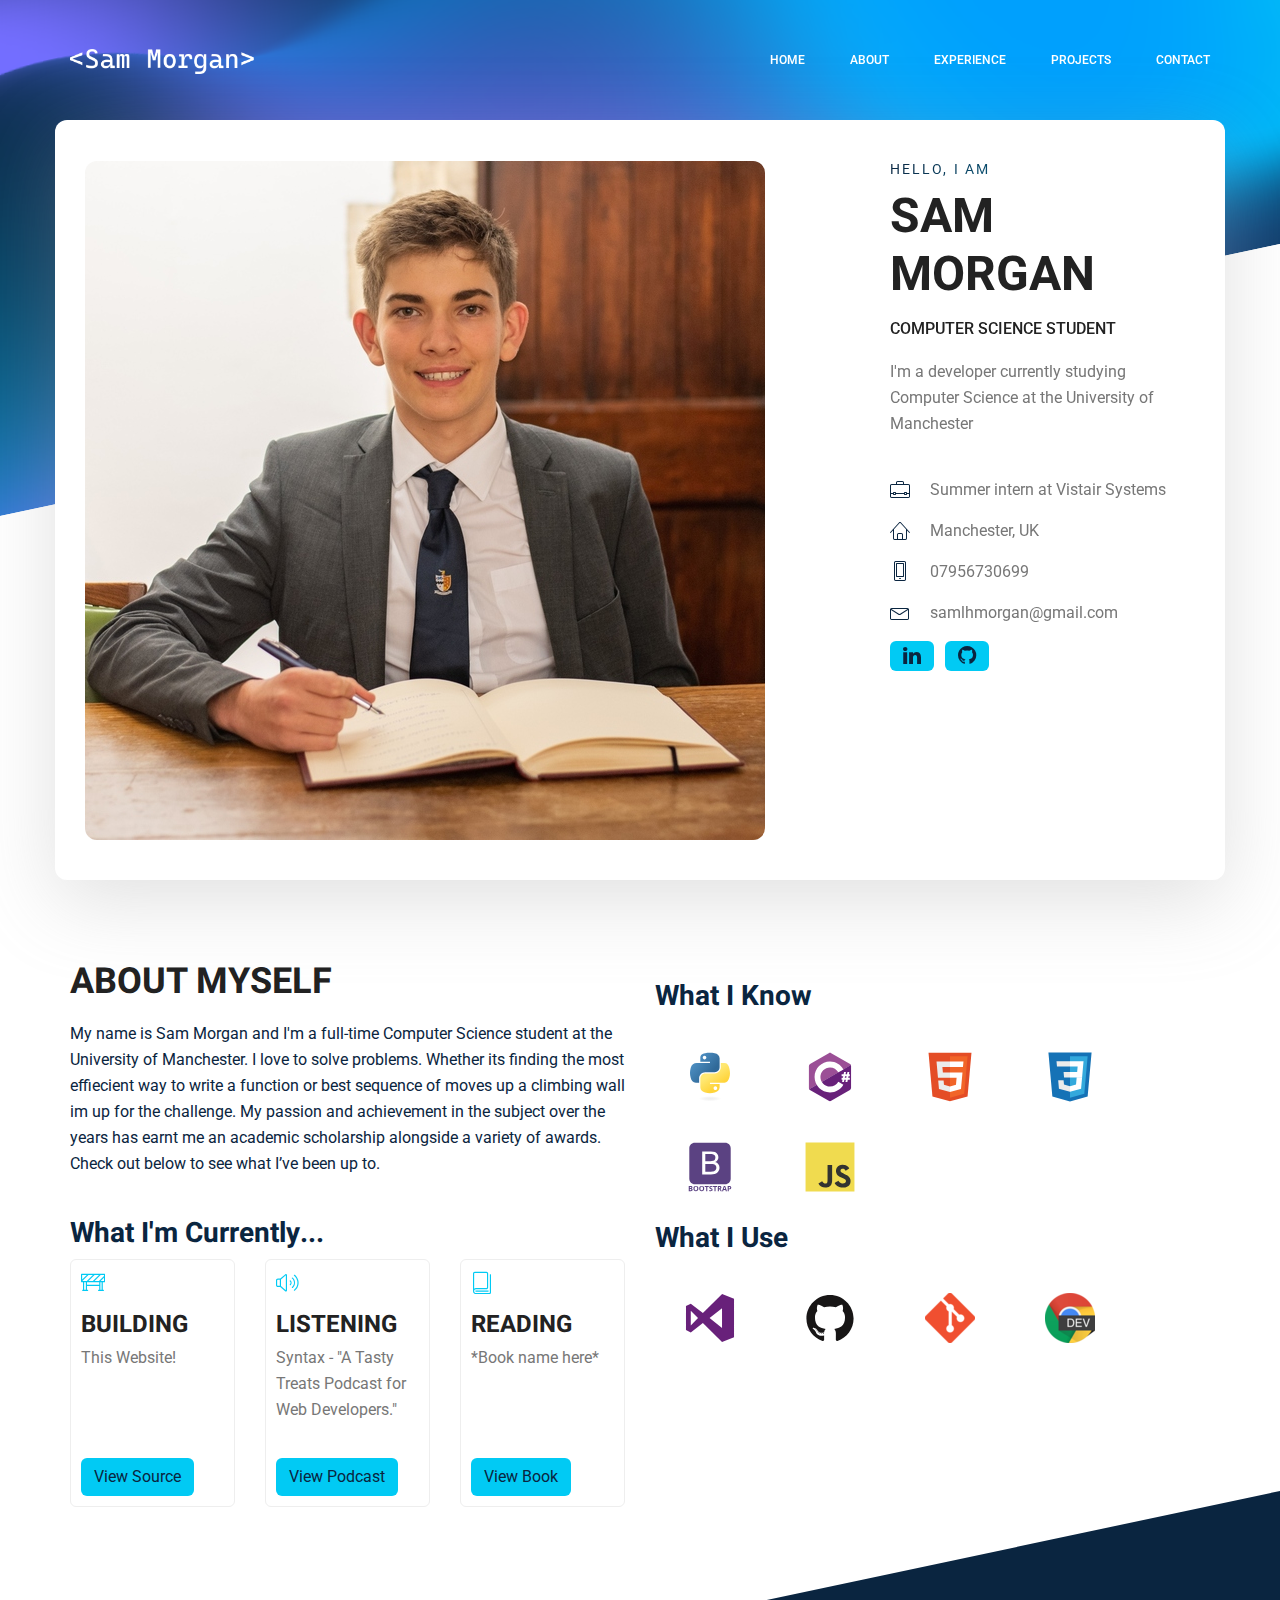
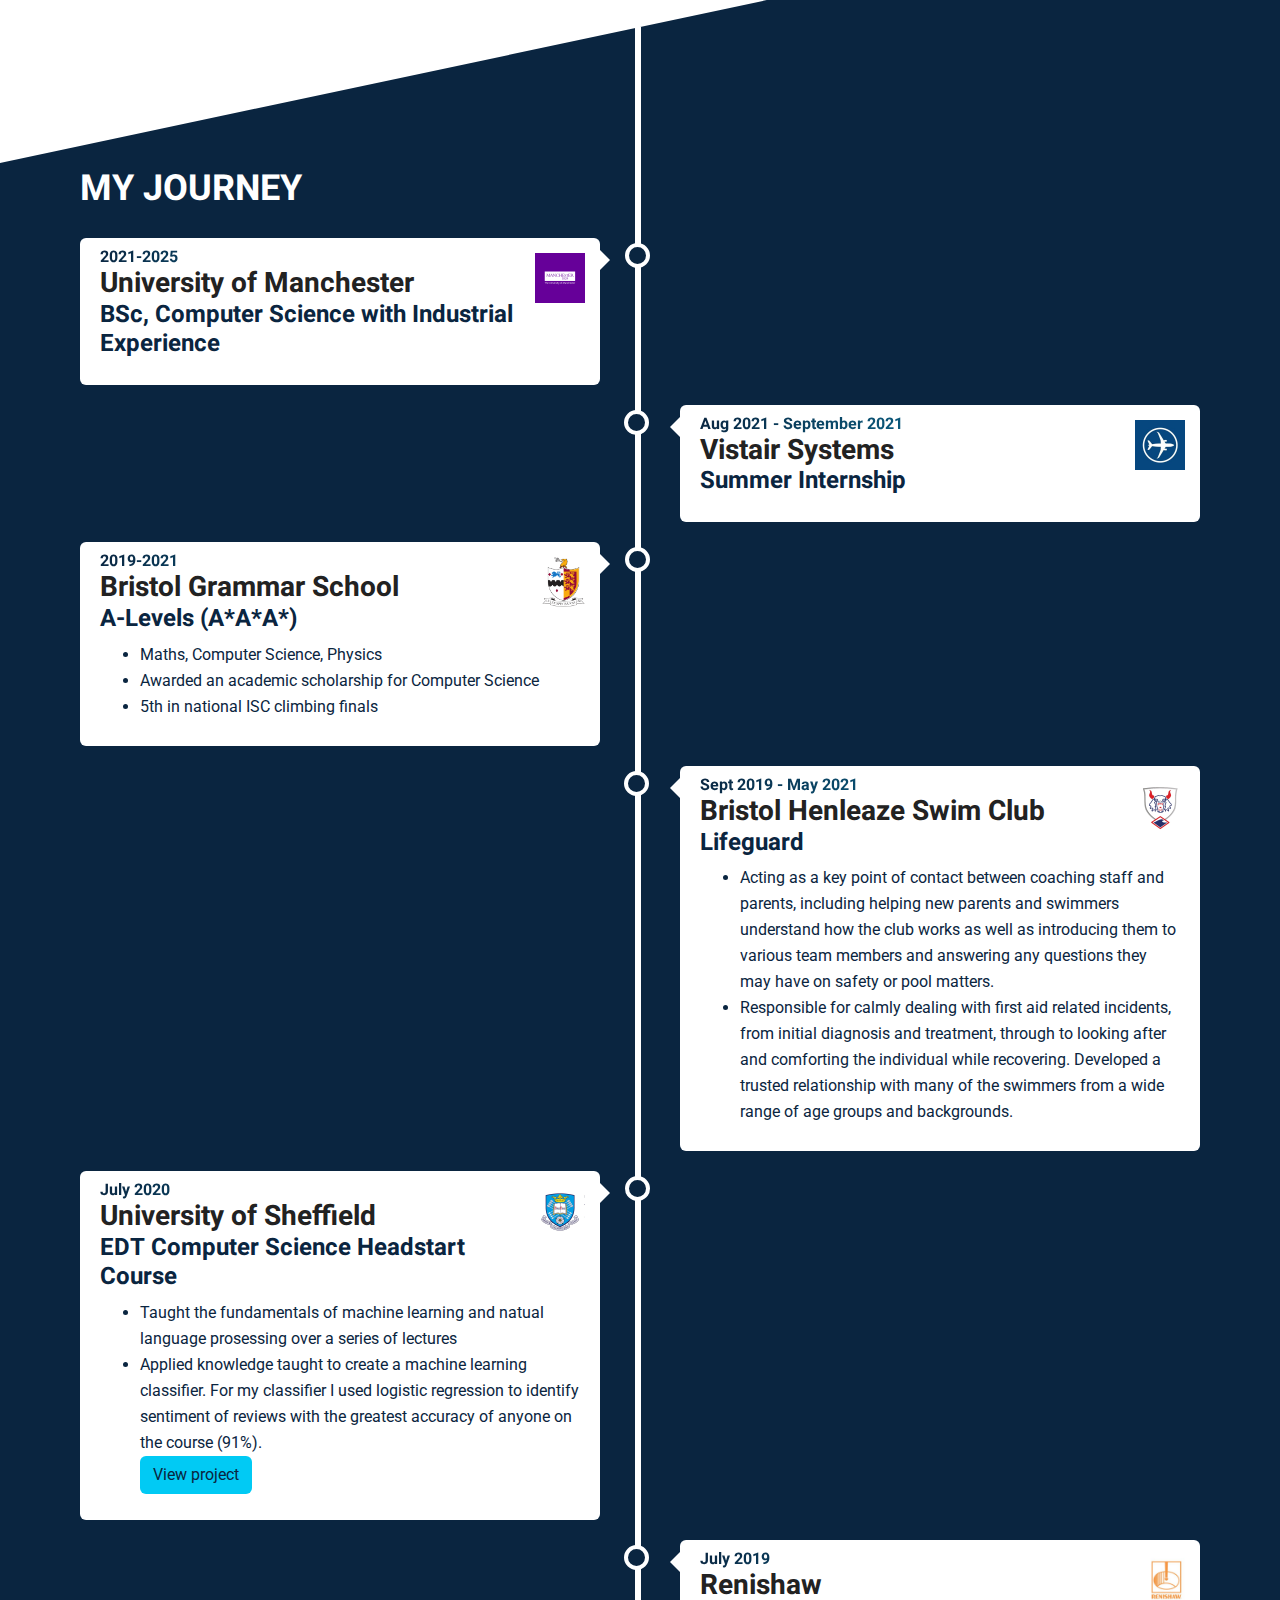
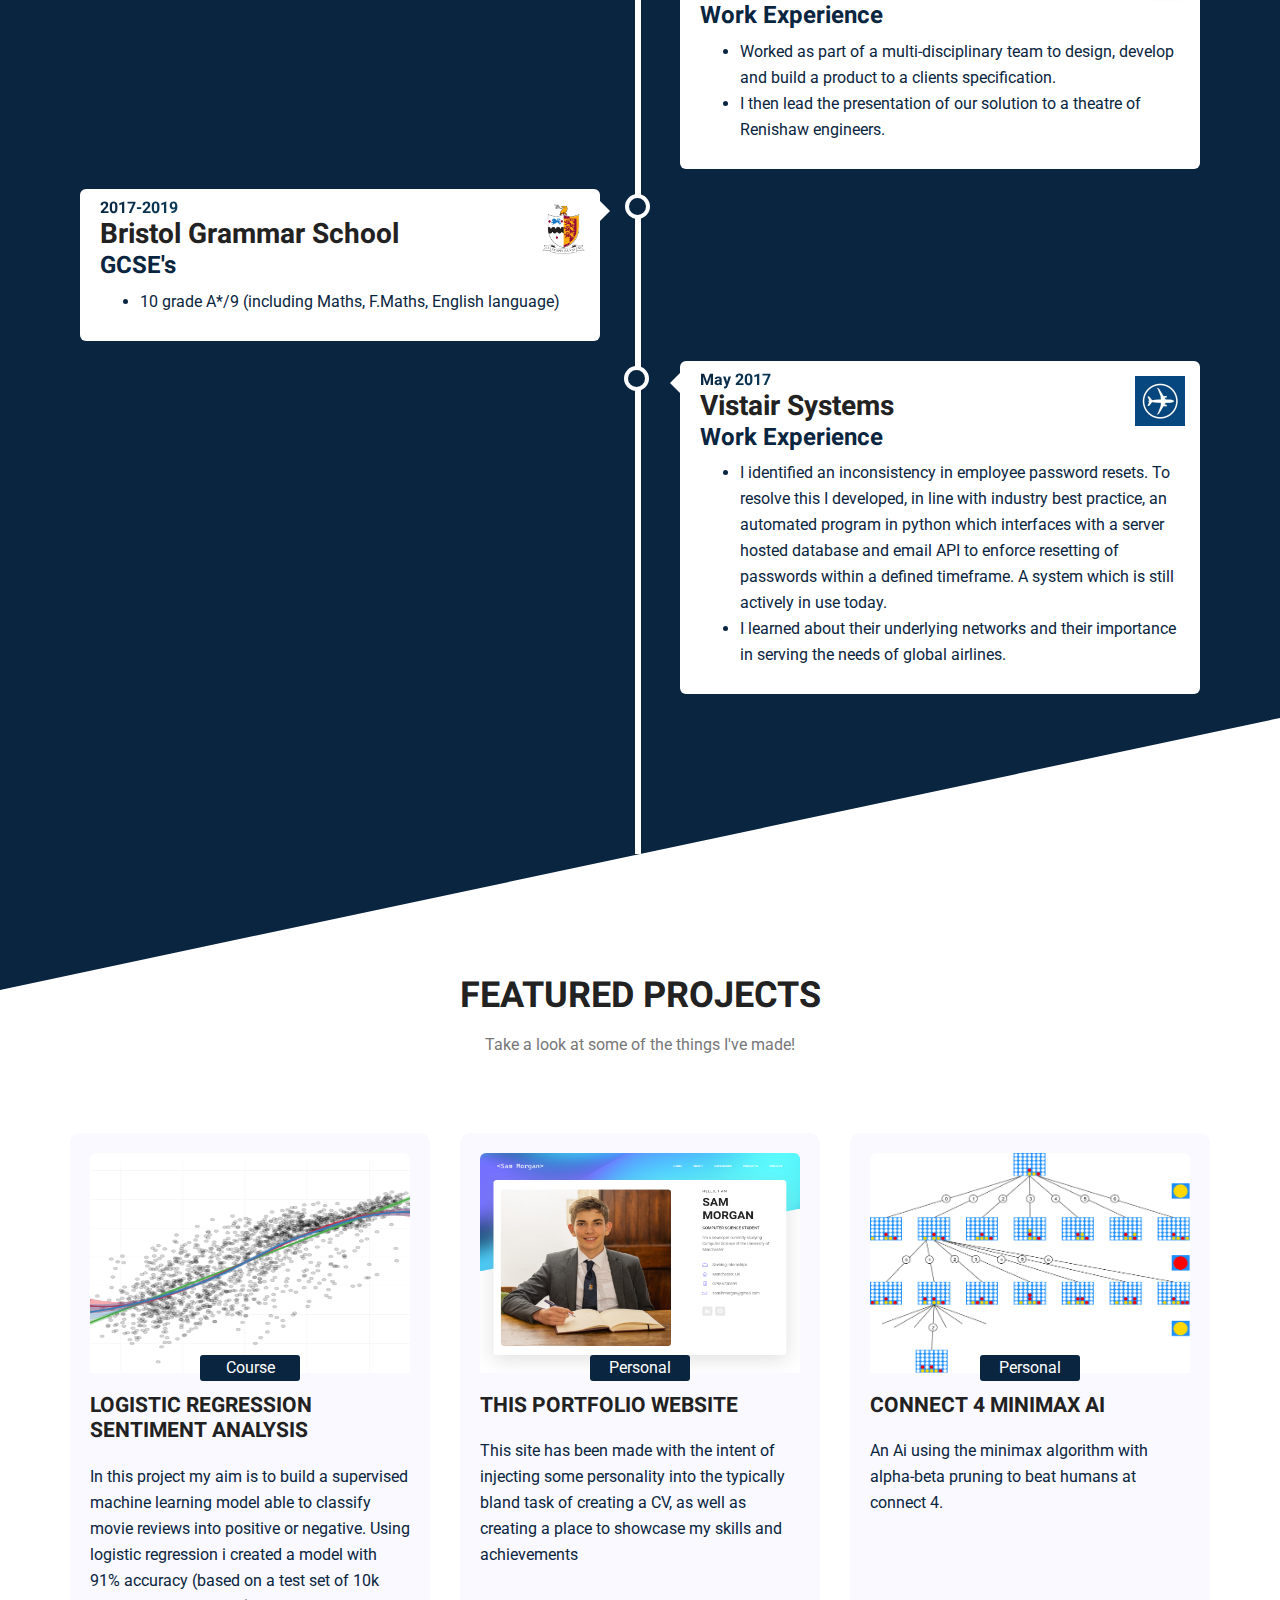
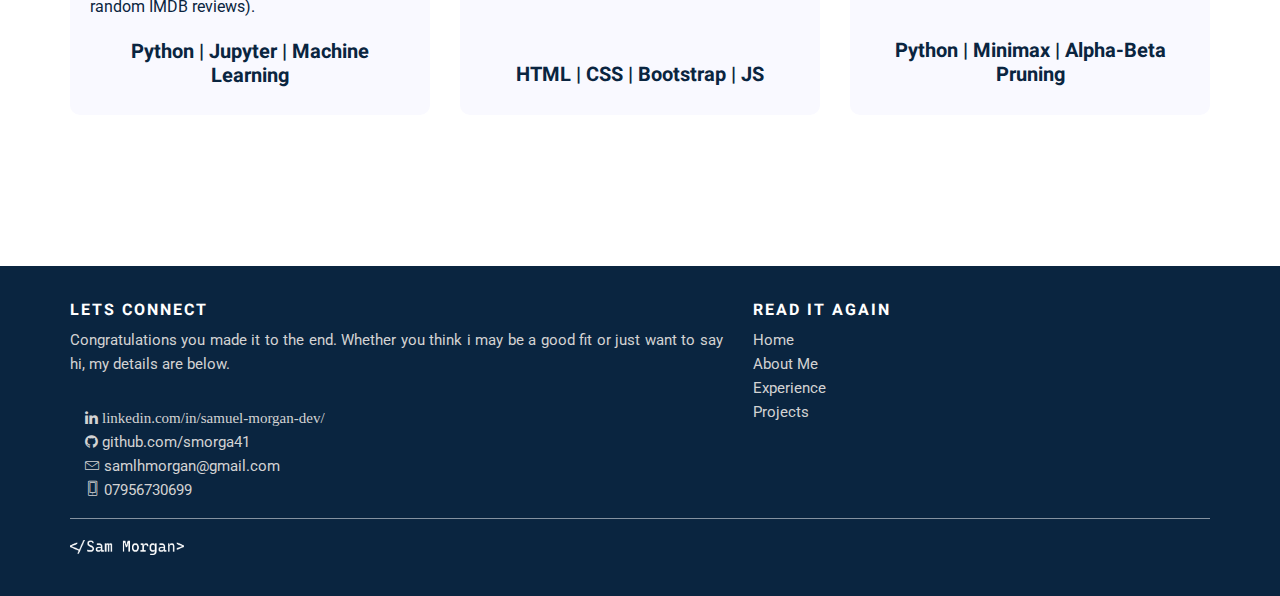
==== commit 9545f6d3: "Began Vistair Internship" ====
--- a/index.html
+++ b/index.html
@@ -9,7 +9,7 @@
 		<meta name="author" content="Samuel Morgan">
 		<meta name="image" property="og:image" content="img/preview/site-thumbnail%204x3.png">
 		<link rel="icon" href="img/icons/html-tag.png" type="image/png">
-        <title>Sam Morgan Dev</title>
+        <title>Sam Morgan | A Developer Portfolio Site</title>
         <!-- Bootstrap + Vendors CSS -->
         <link rel="stylesheet" href="css/bootstrap.css">
         <link rel="stylesheet" href="vendors/linericon/style.css">
@@ -183,6 +183,16 @@
 				</div>
 				<div class="tl-entry right">
 					<div class="content">
+						<a href="https://www.vistair.com" target="_blank"><img class="timeline-logo" src="/img/sqr-logos/sqr-vistair-logo.jpg"></a>
+						<h6 class="timeline-tenure gradient-text">Aug 2021 - September 2021</h6>
+						<h3 class="timeline-title">Vistair Systems</h3>
+						<h4 class="timeline-subtitle">Summer Internship</h4>
+						<ul class="timeline-bullet">						
+						</ul>
+					</div>
+				</div>
+				<div class="tl-entry left">
+					<div class="content">
 						<a href="https://www.bristolgrammarschool.co.uk" target="_blank"><img class="timeline-logo" src="img/sqr-logos/sqr-bgs-logo.png"></a>
 						<h6 class="timeline-tenure gradient-text">2019-2021</h6>
 						<h3 class="timeline-title">Bristol Grammar School</h3>
@@ -195,7 +205,7 @@
 						</ul>
 					</div>
 				</div>
-				<div class="tl-entry left">
+				<div class="tl-entry right">
 					<div class="content">
 						<a href="https://bristolhenleazesc.net" target="_blank"><img class="timeline-logo" src="img/sqr-logos/sqr-bhsc-logo.jpg"></a>
 						<h6 class="timeline-tenure gradient-text">Sept 2019 - May 2021</h6>
@@ -207,7 +217,7 @@
 						</ul>
 					</div>
 				</div>
-				<div class="tl-entry right">
+				<div class="tl-entry left">
 					<div class="content">
 						<a href="https://www.sheffield.ac.uk" target="_blank"><img class="timeline-logo" src="img/sqr-logos/sqr-uos-logo.jpg"></a>
 						<h6 class="timeline-tenure gradient-text">July 2020</h6>
@@ -221,7 +231,7 @@
 						</ul>
 					</div>
 				</div>
-				<div class="tl-entry left">
+				<div class="tl-entry right">
 					<div class="content">
 						<a href="https://www.renishaw.com/en/renishaw-enhancing-efficiency-in-manufacturing-and-healthcare--1030" target="_blank"><img class="timeline-logo" src="img/sqr-logos/sqr-renishaw-logo.jpg"></a>
 						<h6 class="timeline-tenure gradient-text">July 2019</h6>
@@ -234,7 +244,7 @@
 						</ul>
 					</div>
 				</div>
-				<div class="tl-entry right">
+				<div class="tl-entry left">
 					<div class="content">
 						<a href="https://www.bristolgrammarschool.co.uk" target="_blank"><img class="timeline-logo" src="img/sqr-logos/sqr-bgs-logo.png"></a>
 						<h6 class="timeline-tenure gradient-text">2017-2019</h6>
@@ -245,7 +255,7 @@
 						</ul>
 					</div>
 				</div>
-				<div class="tl-entry left">
+				<div class="tl-entry right">
 					<div class="content">
 						<a href="https://www.vistair.com" target="_blank"><img class="timeline-logo" src="/img/sqr-logos/sqr-vistair-logo.jpg"></a>
 						<h6 class="timeline-tenure gradient-text">May 2017</h6>
--- a/css/stripe.css
+++ b/css/stripe.css
@@ -30,7 +30,7 @@
     --gradient-color-4: #009ffd;
     
 
-    /*
+    /* Alternative stripe colors
     --gradient-color-1: #ef008f; 
     --gradient-color-2: #88f3ff; 
     --gradient-color-3: #766dff;  
@@ -90,6 +90,10 @@
   .welcome_area{
       padding: 0px 0px 120px;
 
+  }
+
+  .welcome_area h1{
+    
   }
   @media (min-width: 768px) {
     .wel_item{
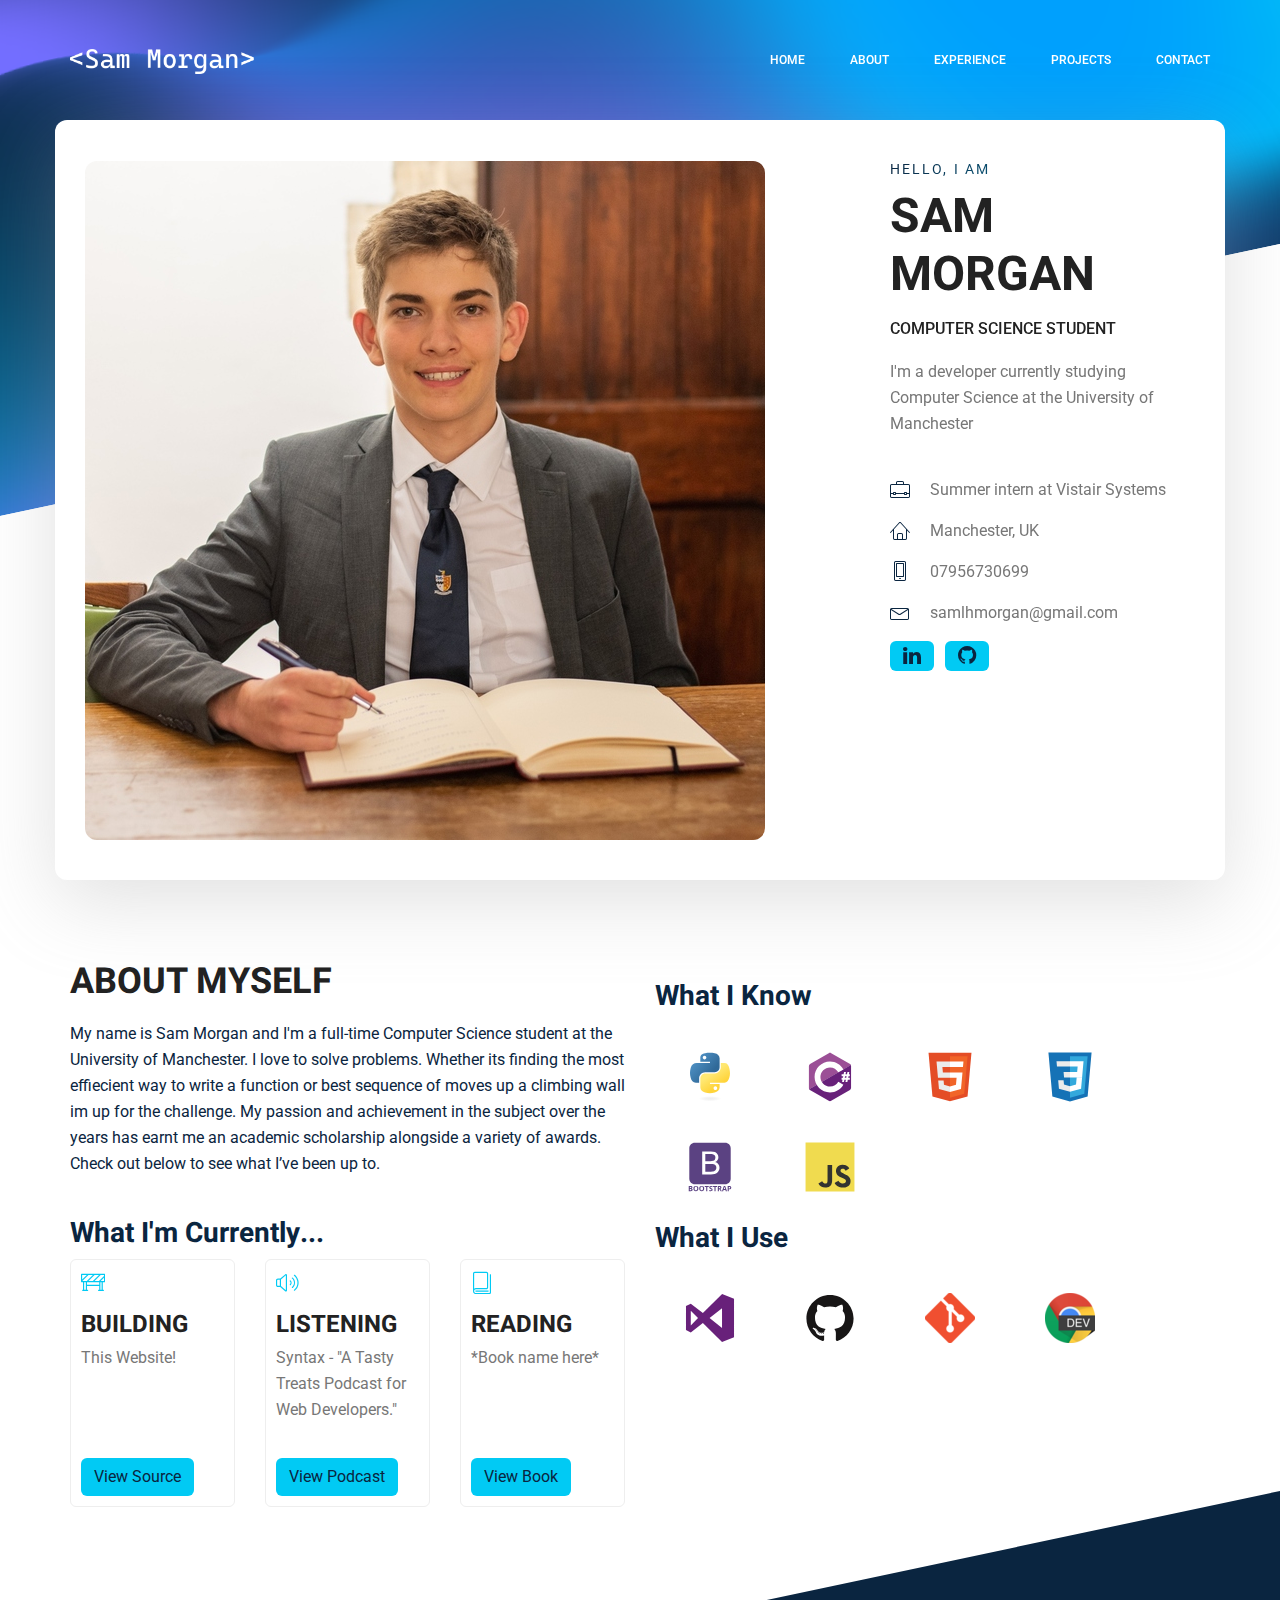
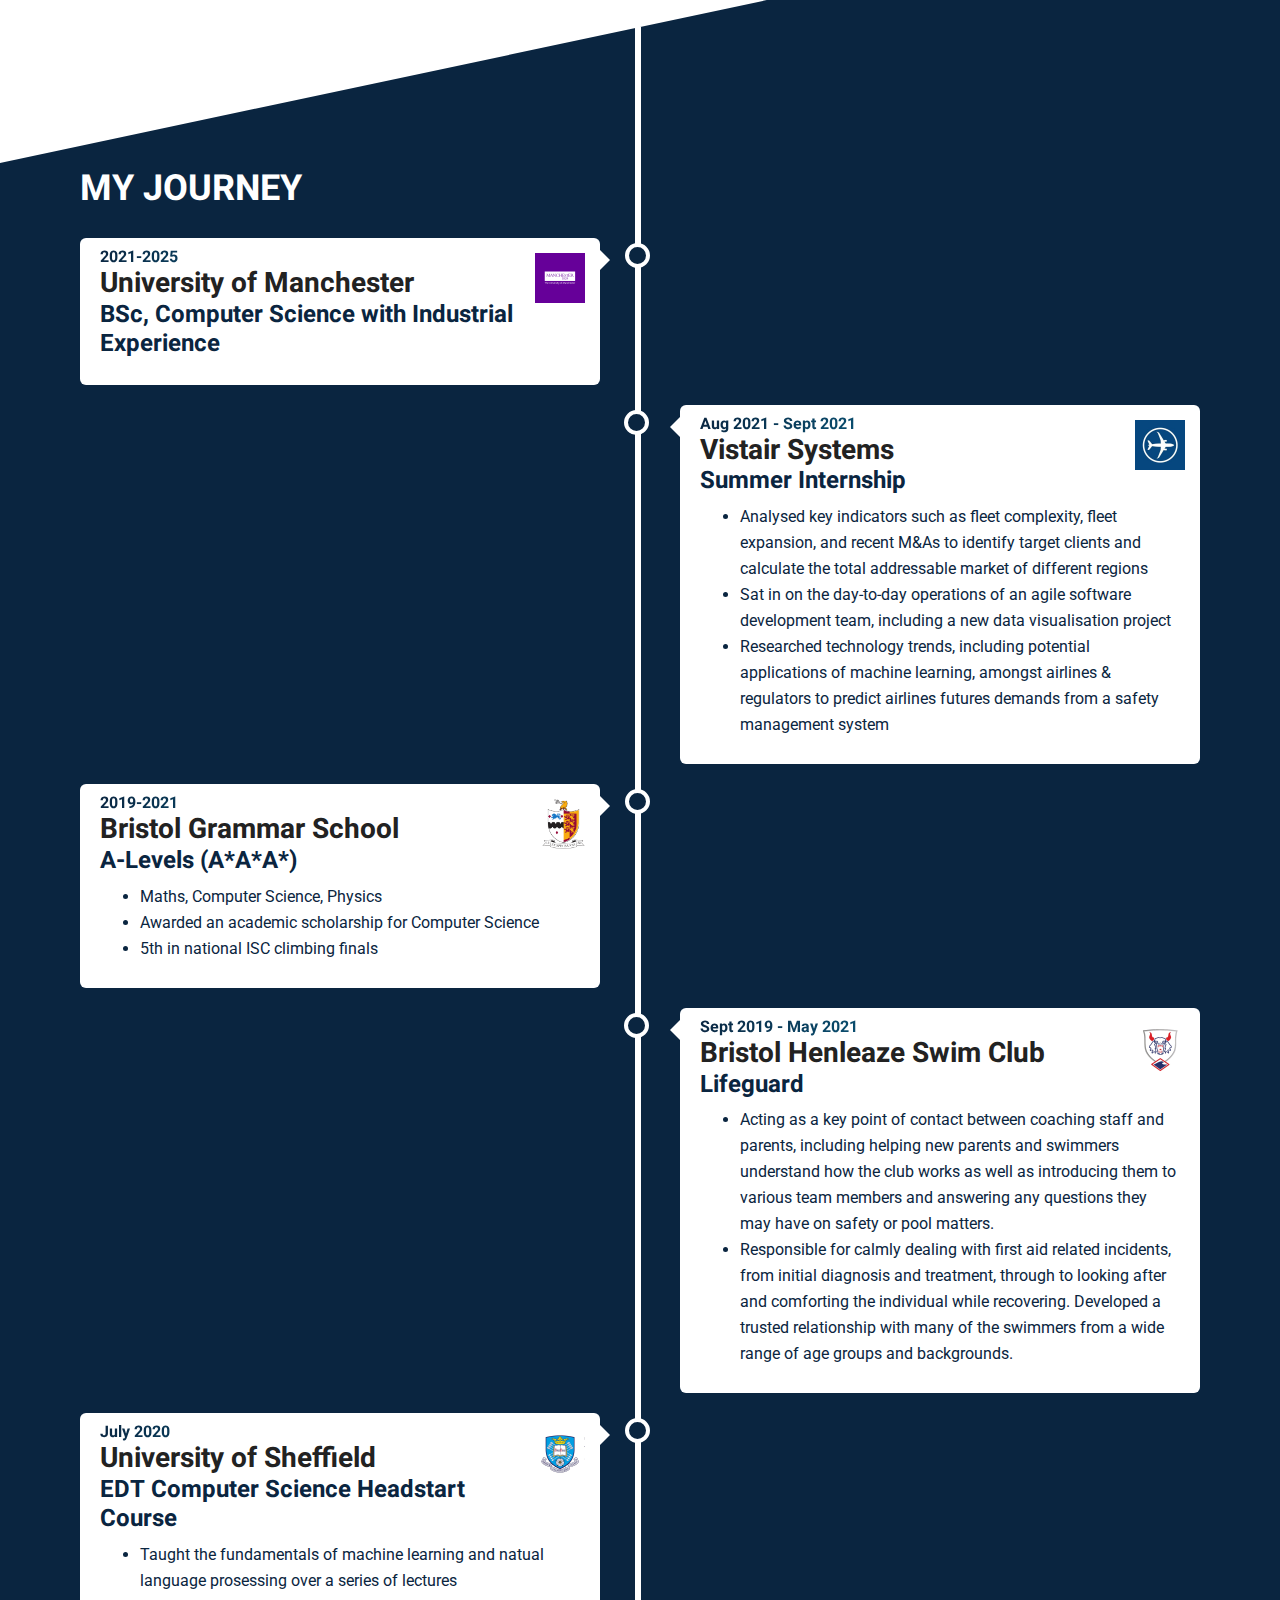
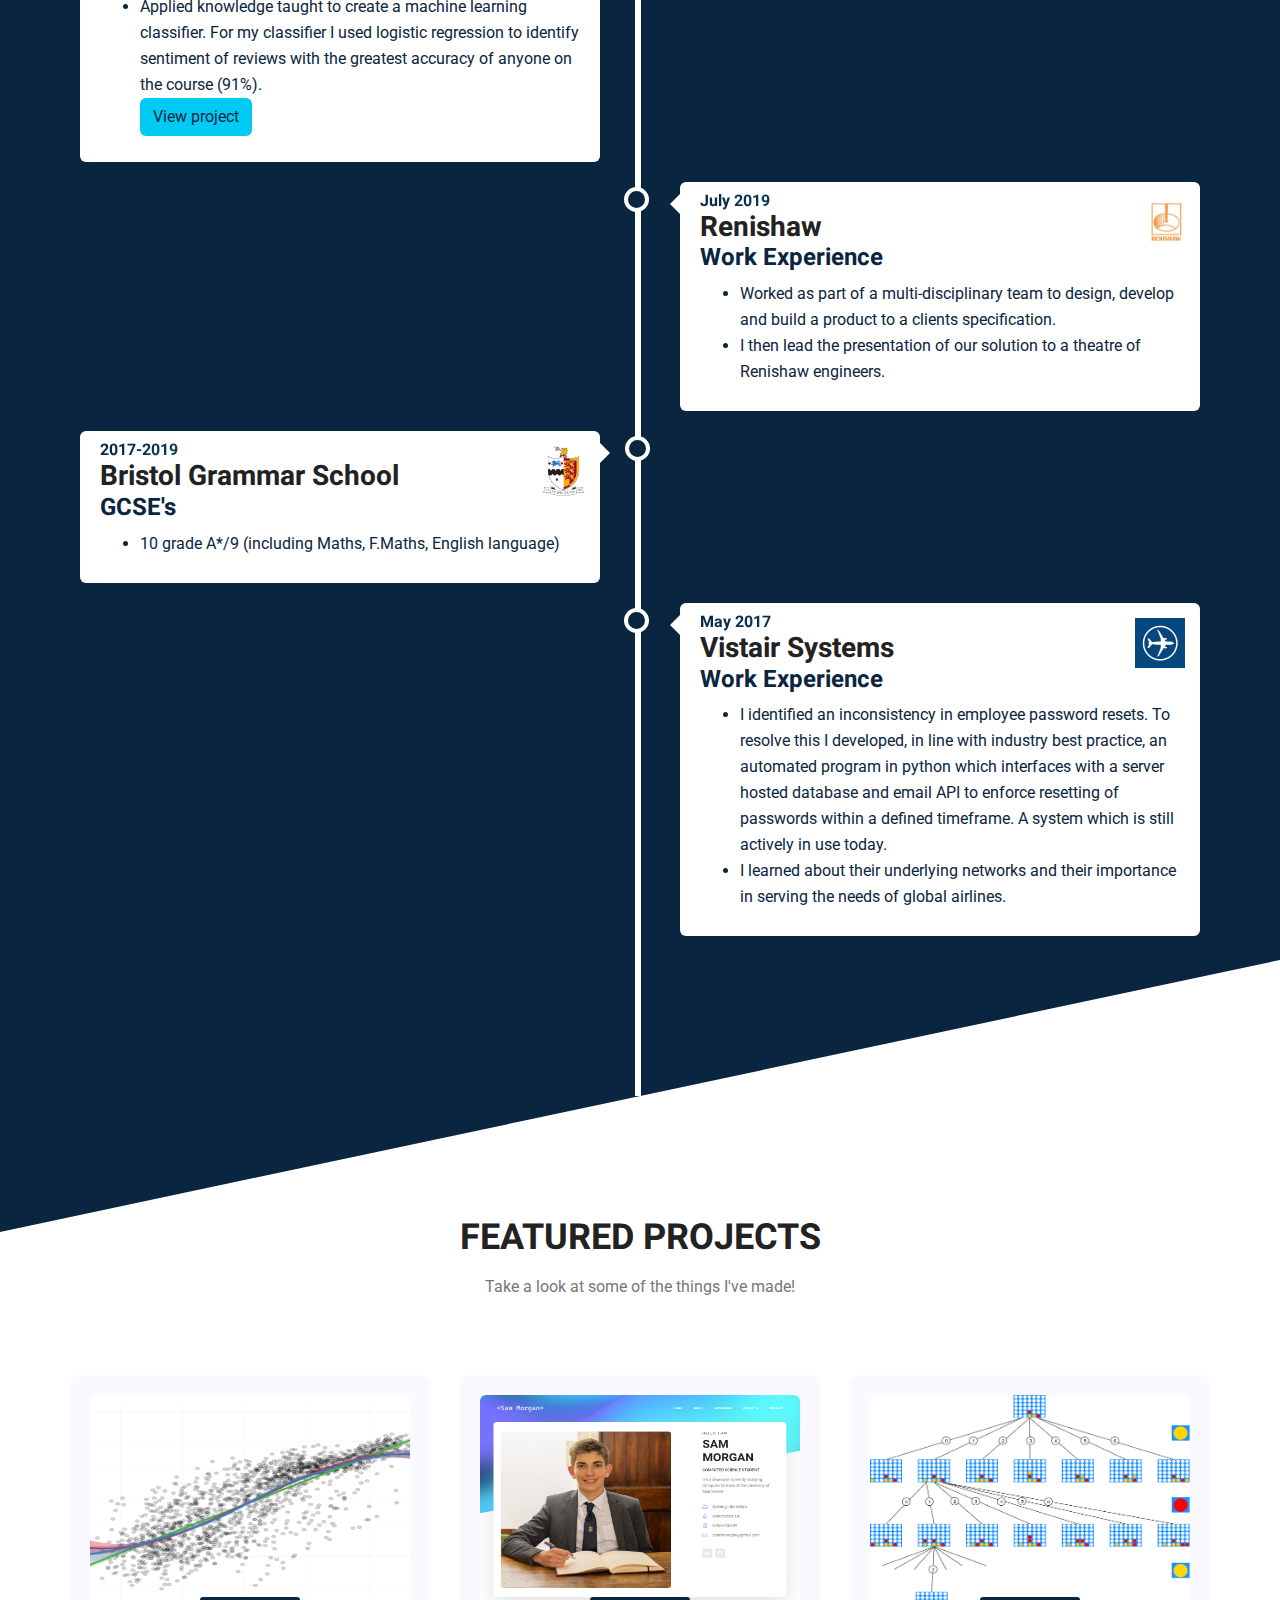
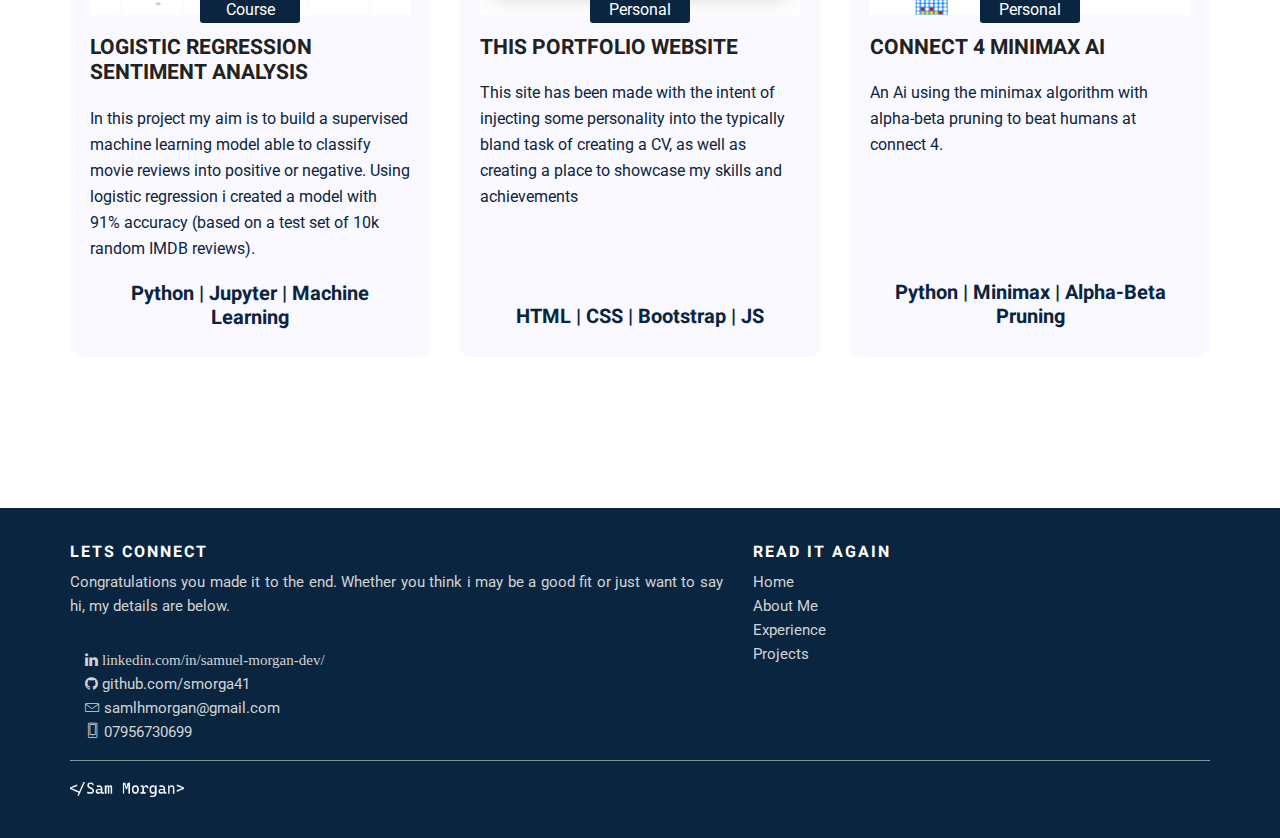
==== commit 0bee1118: "Added Intenship Experience" ====
--- a/index.html
+++ b/index.html
@@ -184,10 +184,13 @@
 				<div class="tl-entry right">
 					<div class="content">
 						<a href="https://www.vistair.com" target="_blank"><img class="timeline-logo" src="/img/sqr-logos/sqr-vistair-logo.jpg"></a>
-						<h6 class="timeline-tenure gradient-text">Aug 2021 - September 2021</h6>
+						<h6 class="timeline-tenure gradient-text">Aug 2021 - Sept 2021</h6>
 						<h3 class="timeline-title">Vistair Systems</h3>
 						<h4 class="timeline-subtitle">Summer Internship</h4>
-						<ul class="timeline-bullet">						
+						<ul class="timeline-bullet">
+							<li class="bullet-element">Analysed key indicators such as fleet complexity, fleet expansion, and recent M&As to identify target clients and calculate the total addressable market of different regions</li>
+							<li class="bullet-element">Sat in on the day-to-day operations of an agile software development team, including a new data visualisation project</li>
+							<li class="bullet-element">Researched technology trends, including potential applications of machine learning, amongst airlines & regulators to predict airlines futures demands from a safety management system</li>						
 						</ul>
 					</div>
 				</div>
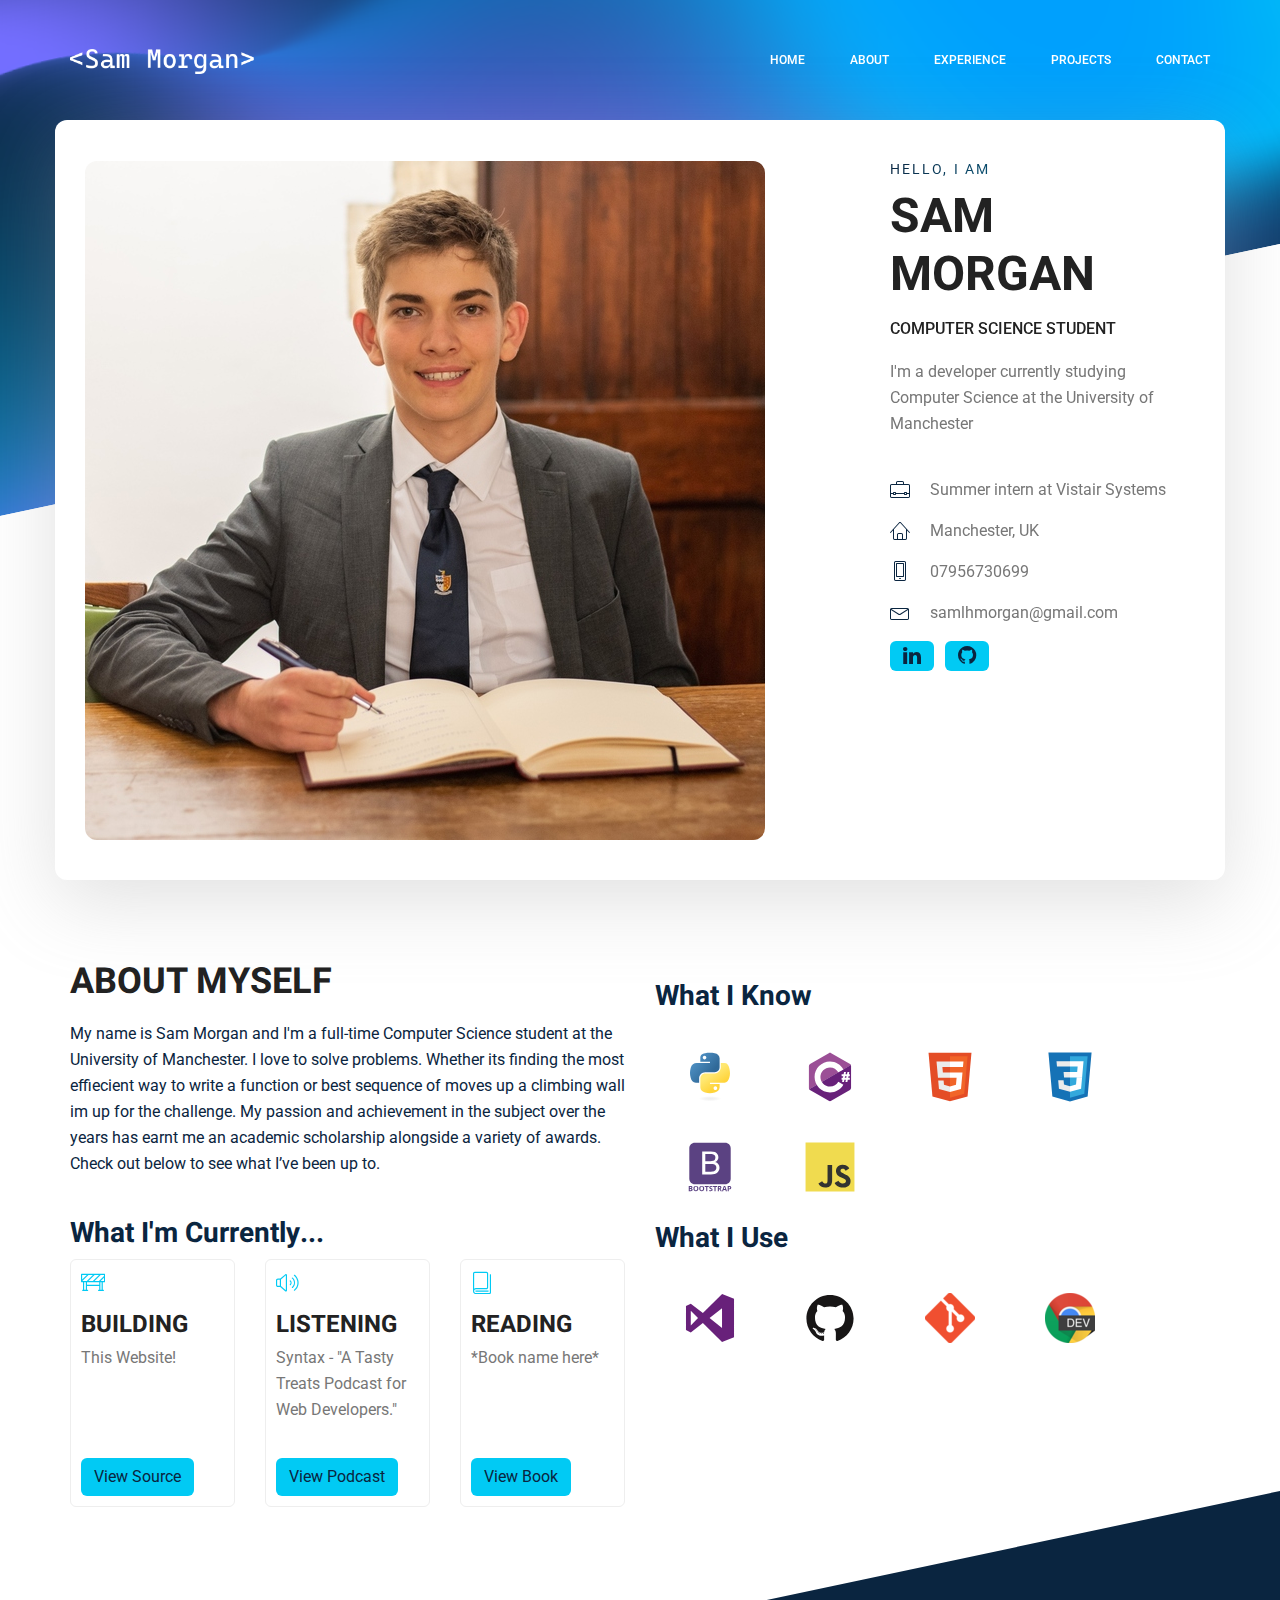
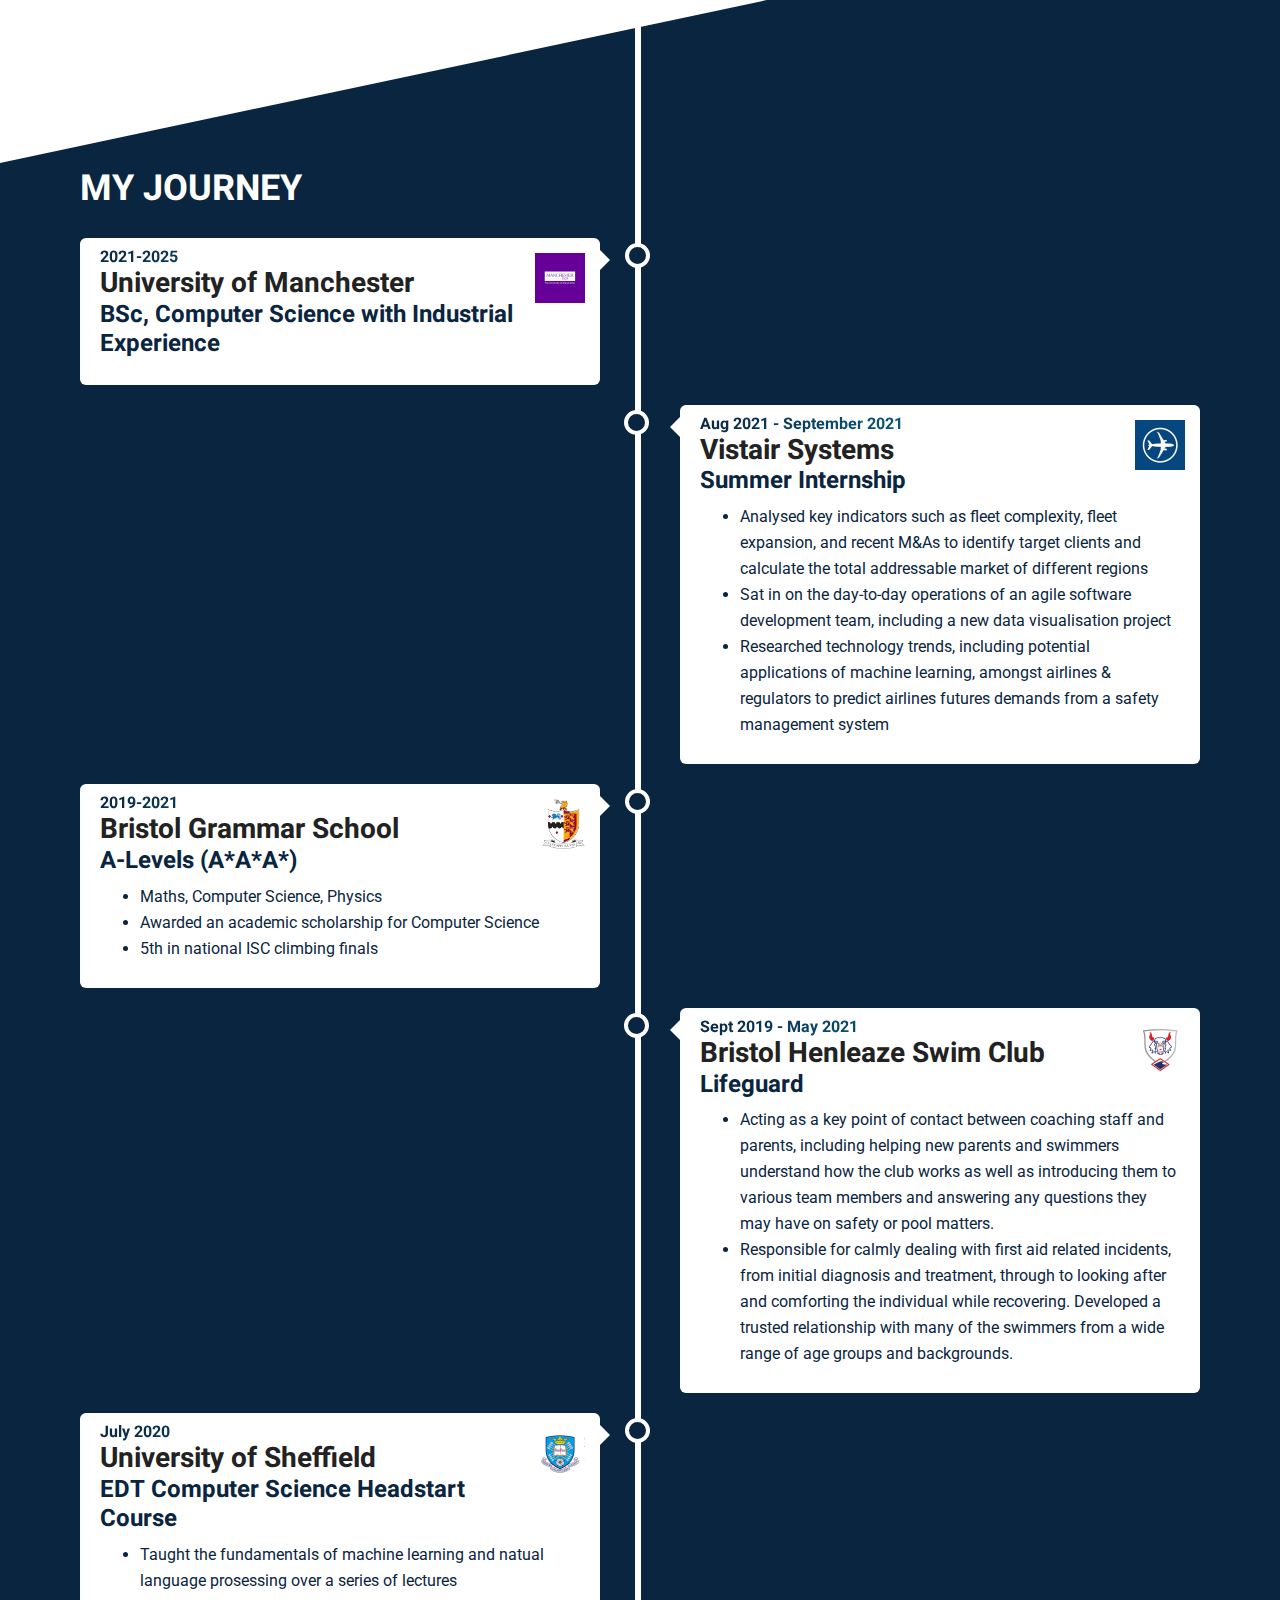
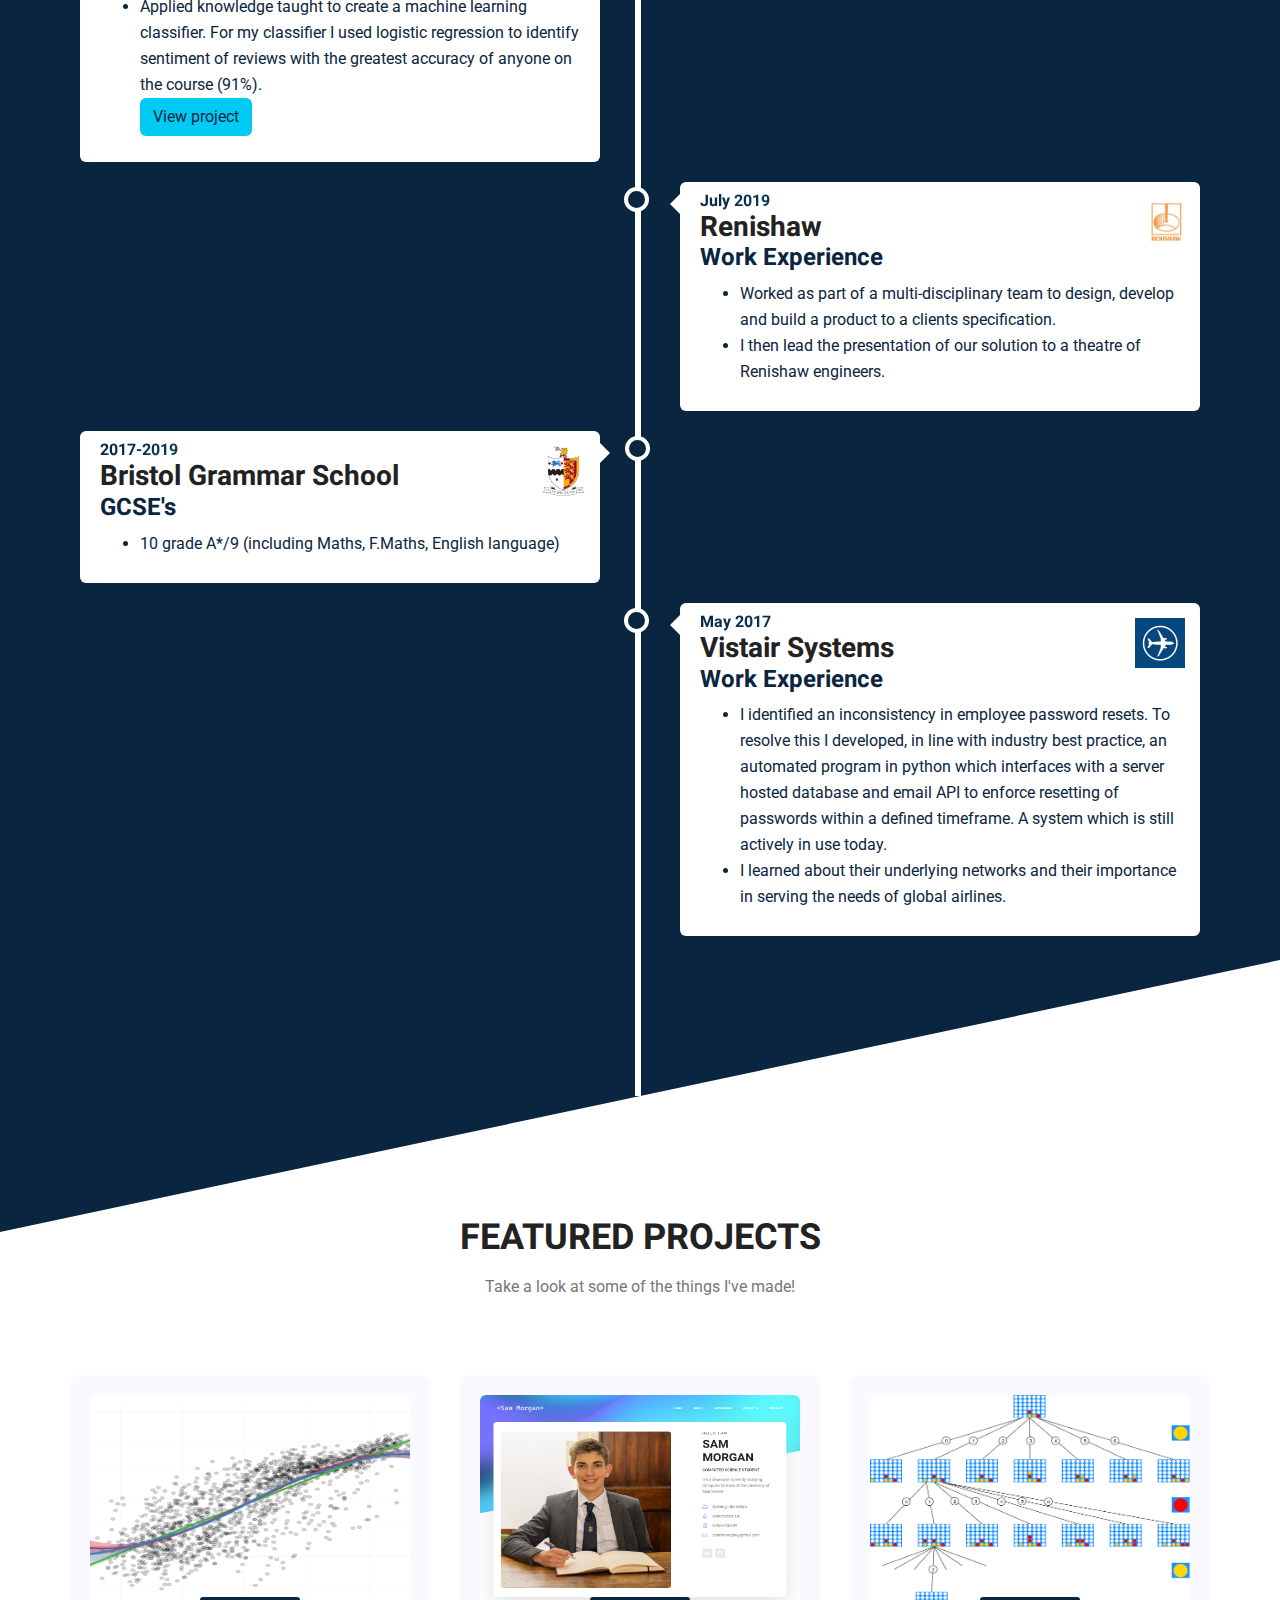
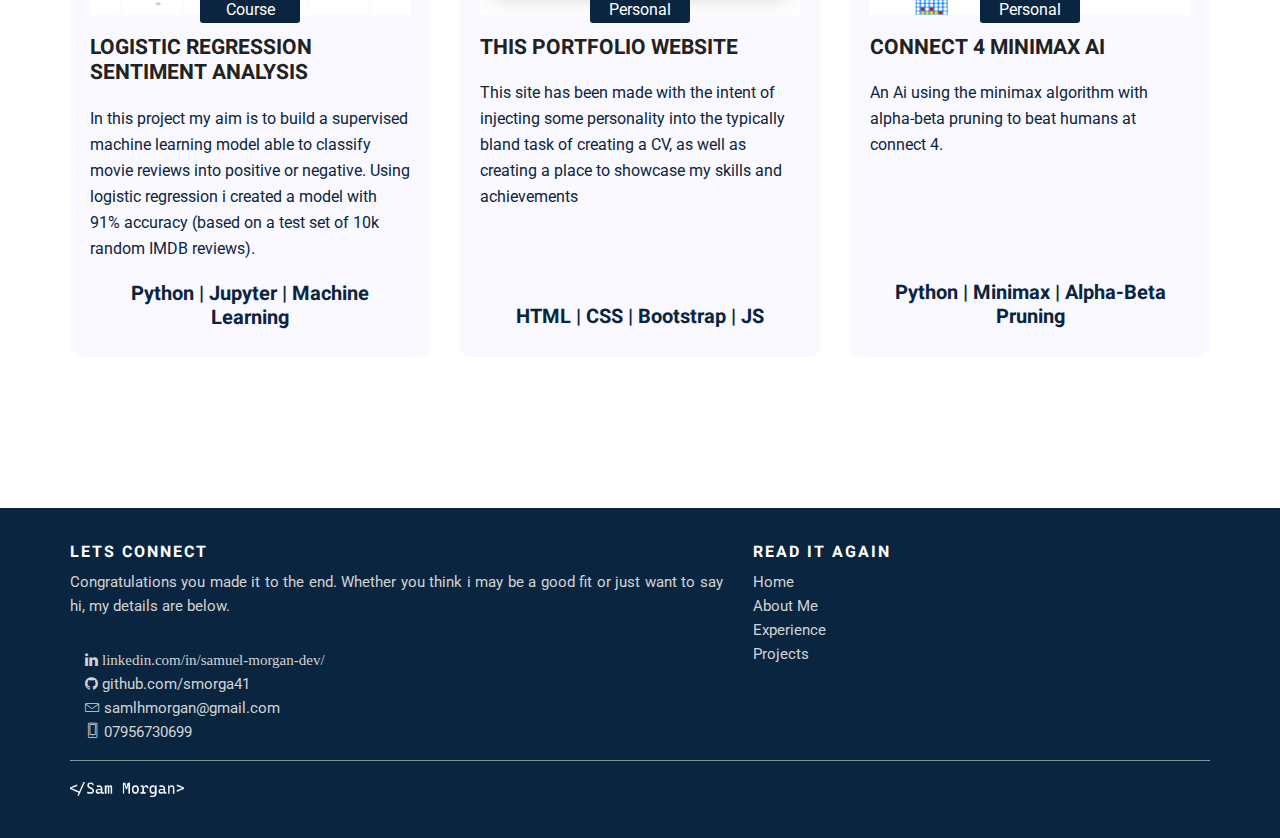
==== commit abb88a72: "Added Vistair Internship Bullets" ====
--- a/index.html
+++ b/index.html
@@ -184,12 +184,12 @@
 				<div class="tl-entry right">
 					<div class="content">
 						<a href="https://www.vistair.com" target="_blank"><img class="timeline-logo" src="/img/sqr-logos/sqr-vistair-logo.jpg"></a>
-						<h6 class="timeline-tenure gradient-text">Aug 2021 - Sept 2021</h6>
+						<h6 class="timeline-tenure gradient-text">Aug 2021 - September 2021</h6>
 						<h3 class="timeline-title">Vistair Systems</h3>
 						<h4 class="timeline-subtitle">Summer Internship</h4>
 						<ul class="timeline-bullet">
-							<li class="bullet-element">Analysed key indicators such as fleet complexity, fleet expansion, and recent M&As to identify target clients and calculate the total addressable market of different regions</li>
-							<li class="bullet-element">Sat in on the day-to-day operations of an agile software development team, including a new data visualisation project</li>
+							<li class="bullet-element">Analysed key indicators such as fleet complexity, fleet expansion, and recent M&As to identify target clients and calculate the total addressable market of different regions</li>						
+							<li class="bullet-element">Sat in on the day-to-day operations of an agile software development team, including a new data visualisation project</li>						
 							<li class="bullet-element">Researched technology trends, including potential applications of machine learning, amongst airlines & regulators to predict airlines futures demands from a safety management system</li>						
 						</ul>
 					</div>
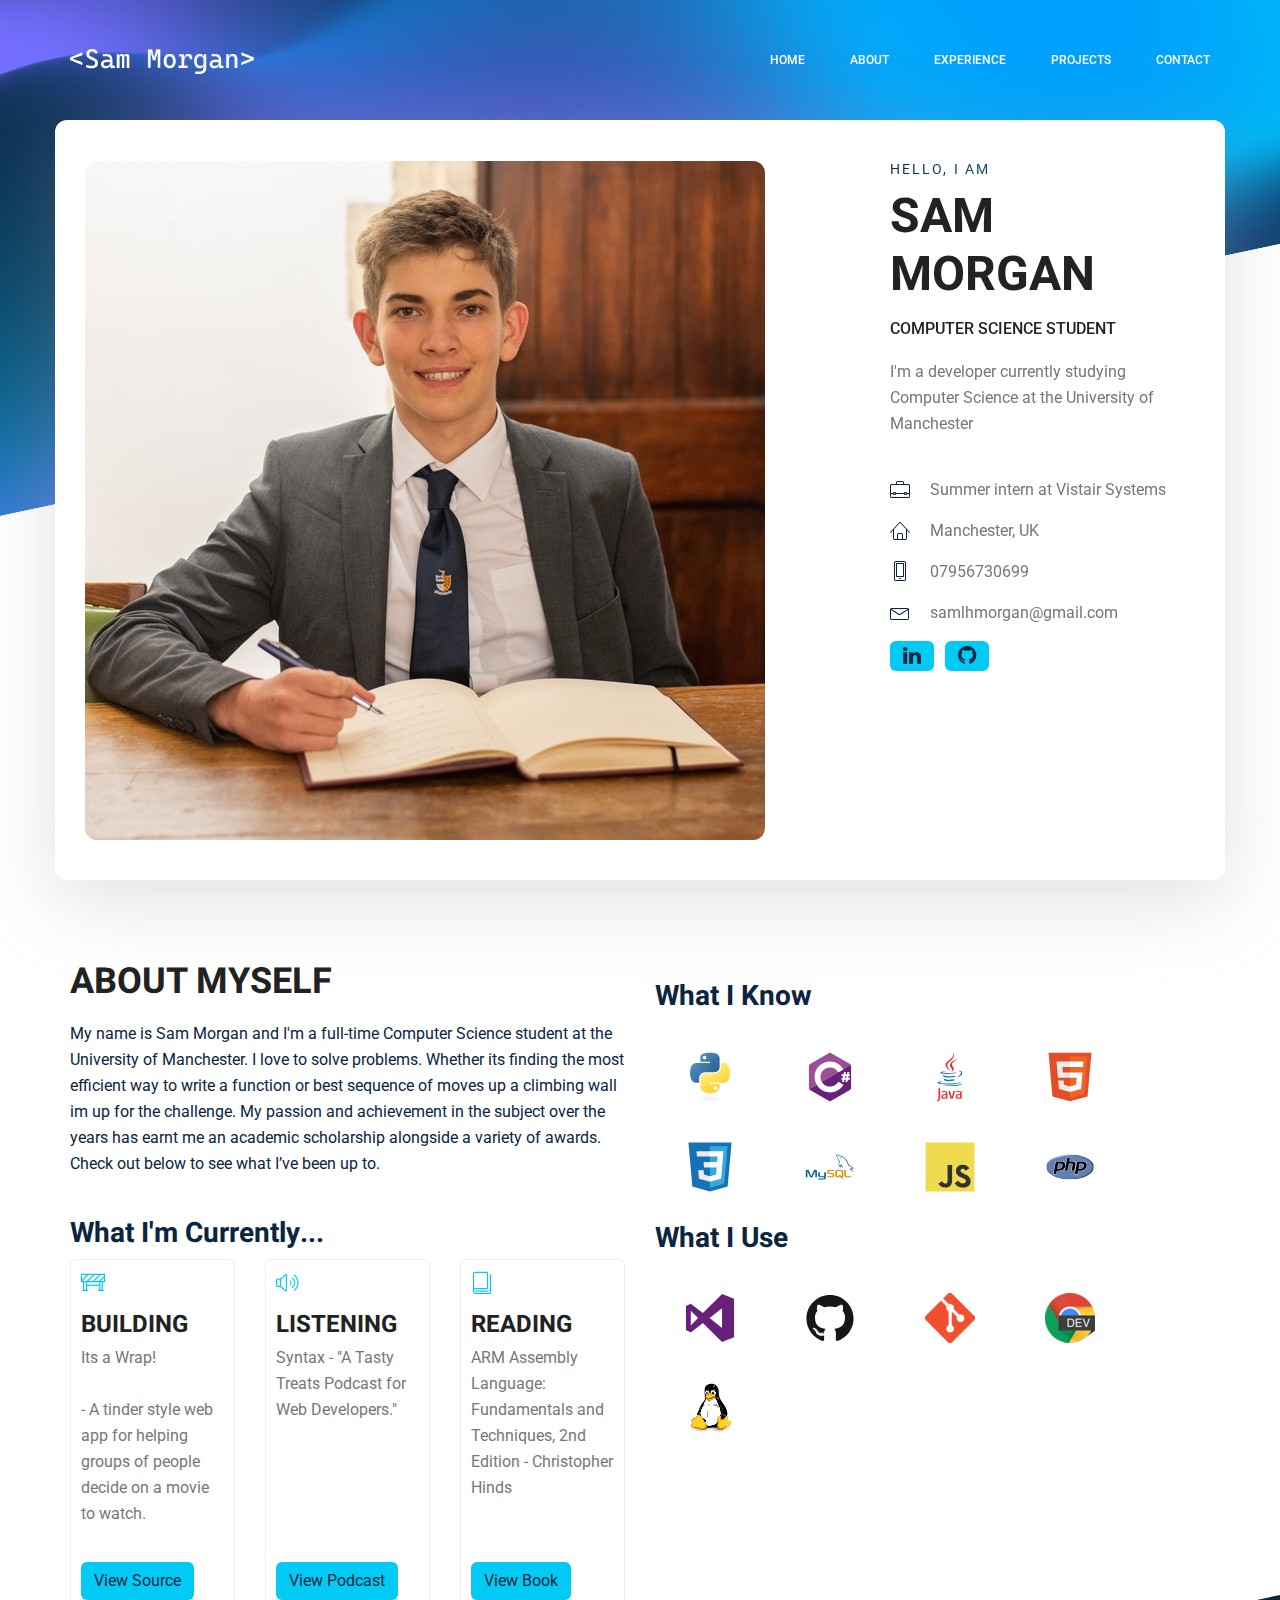
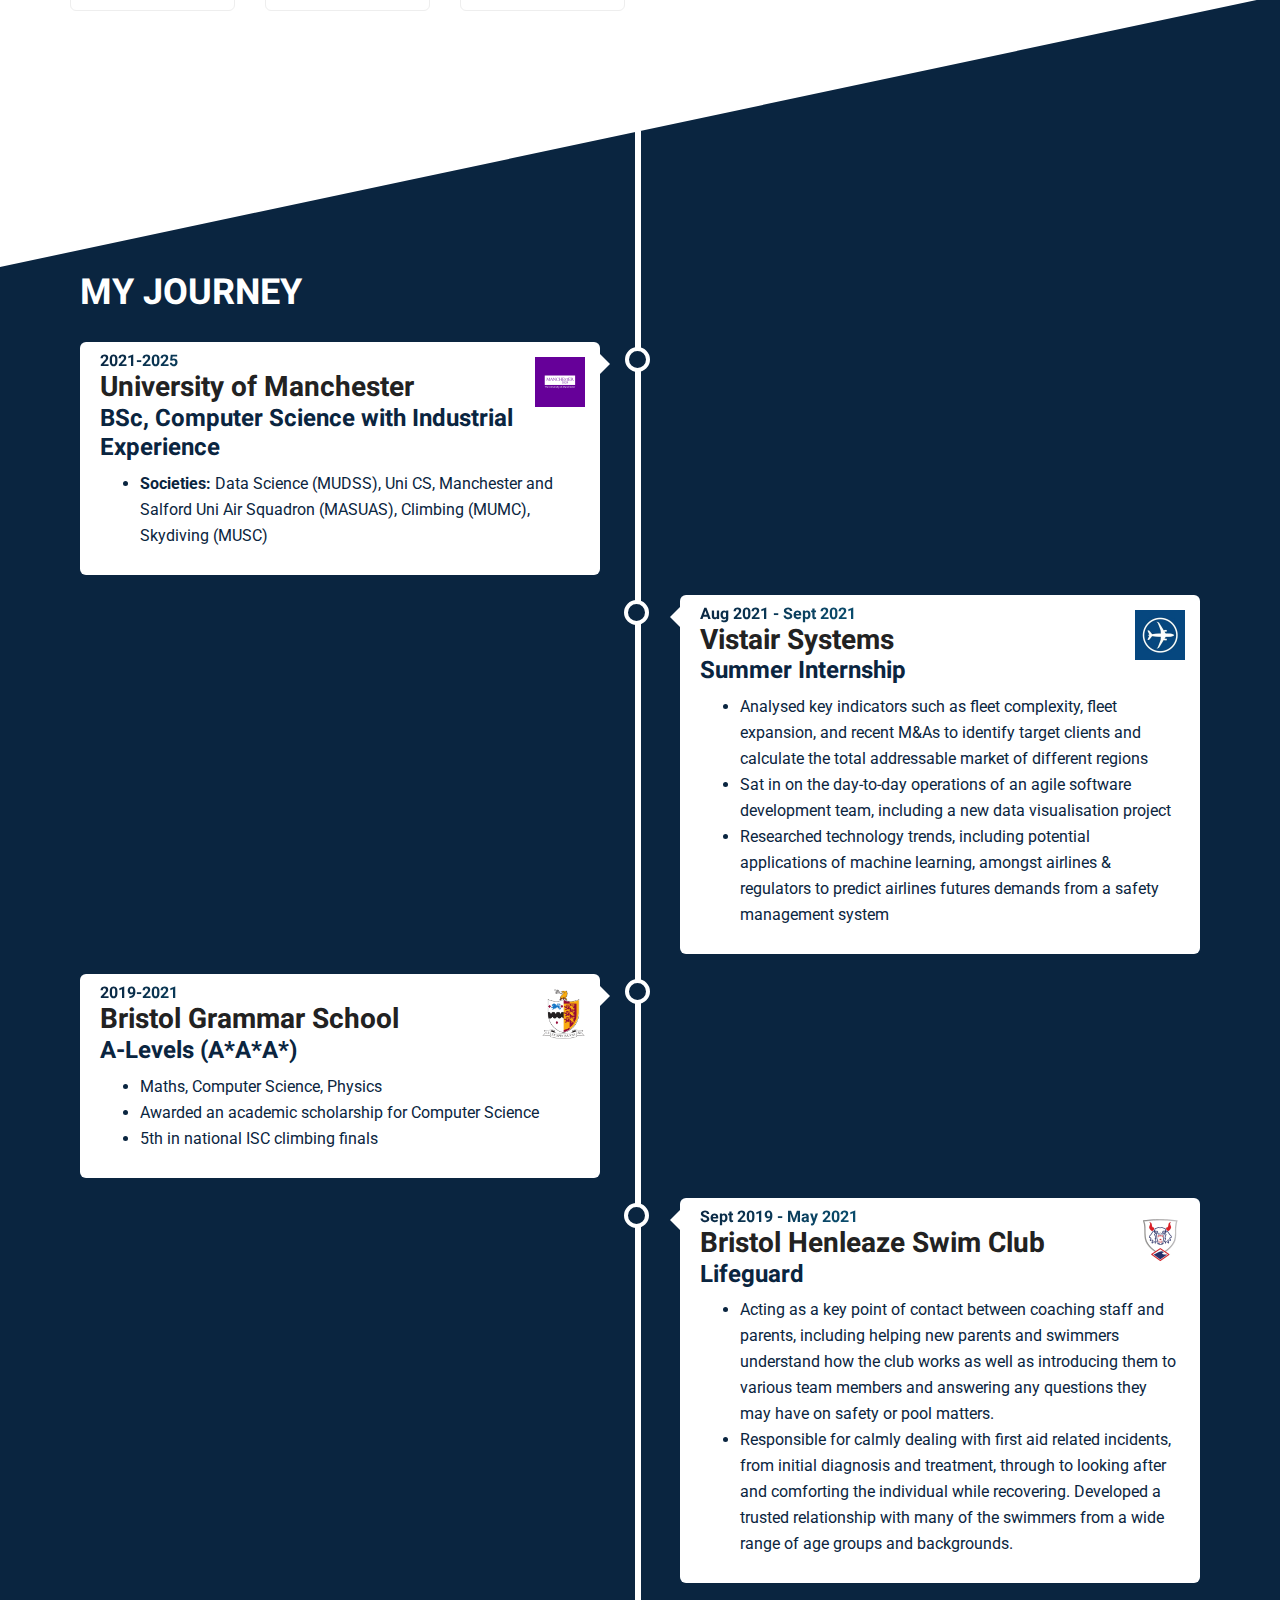
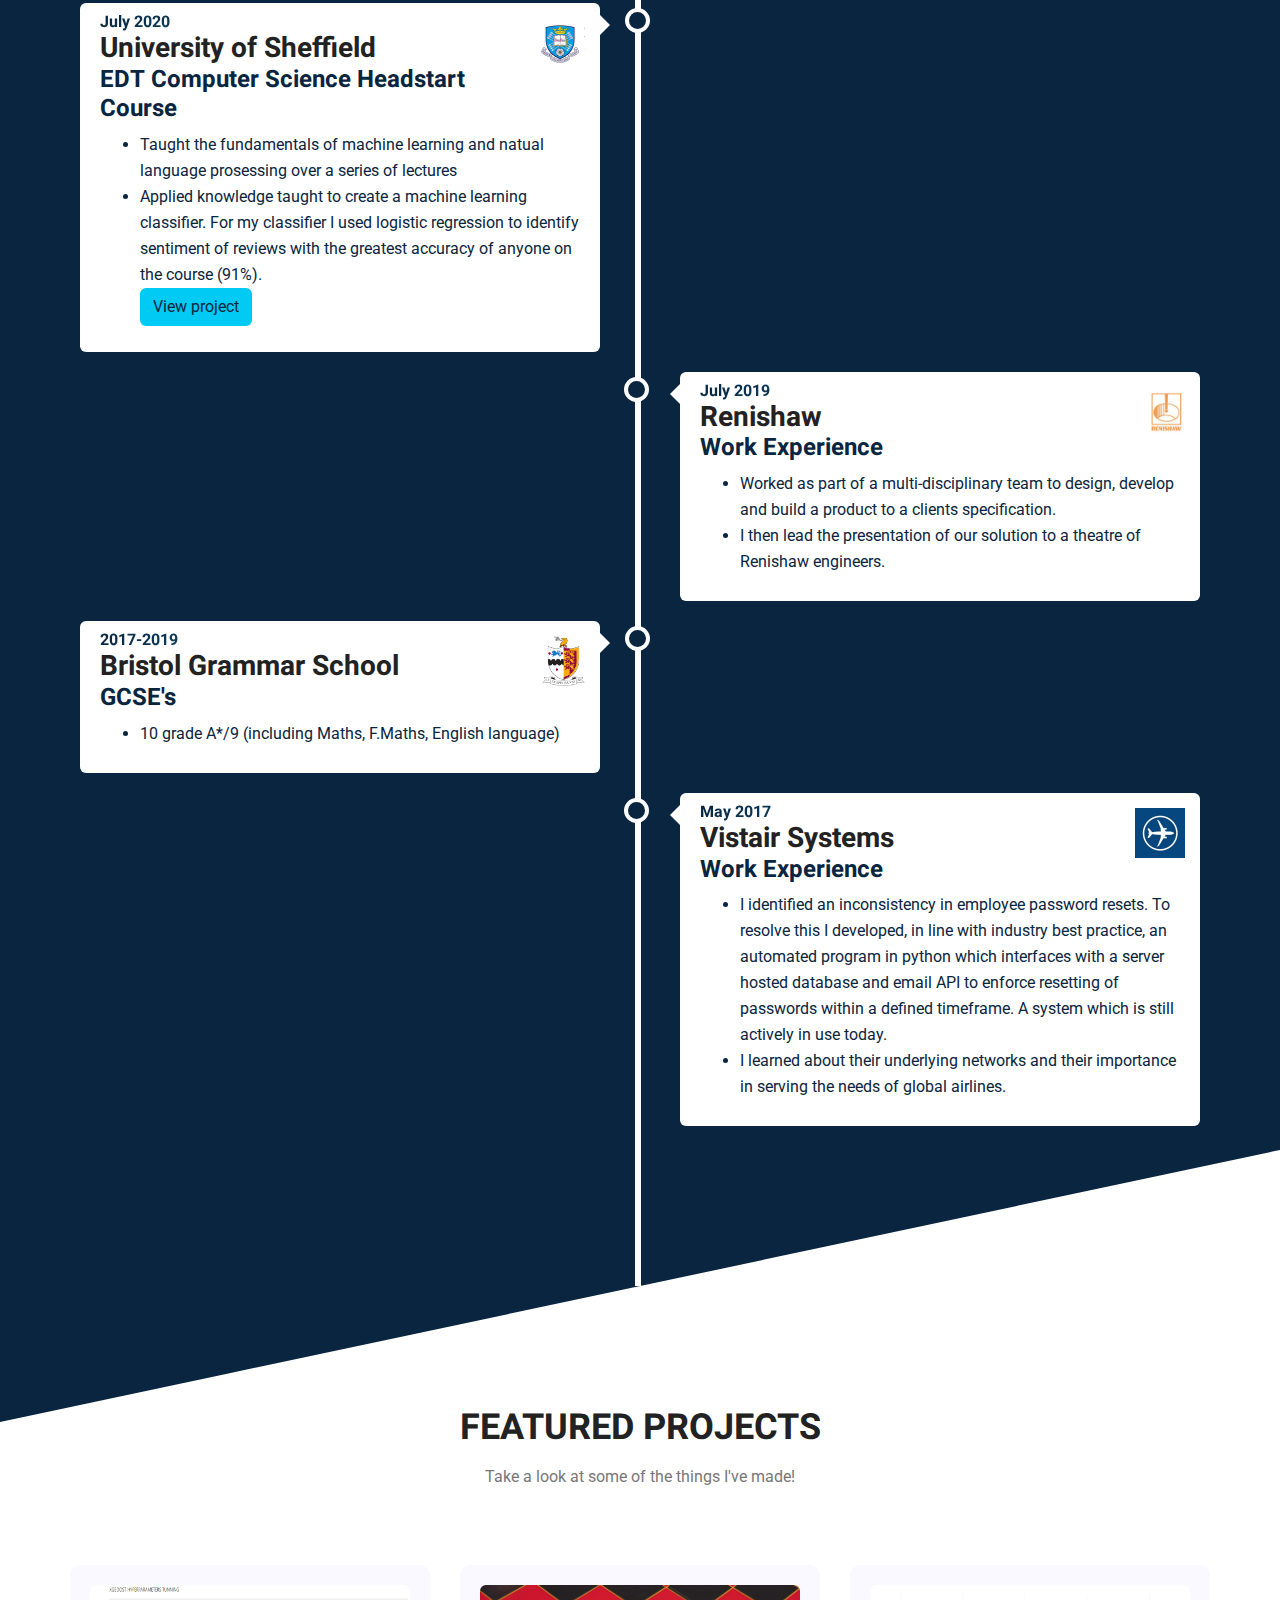
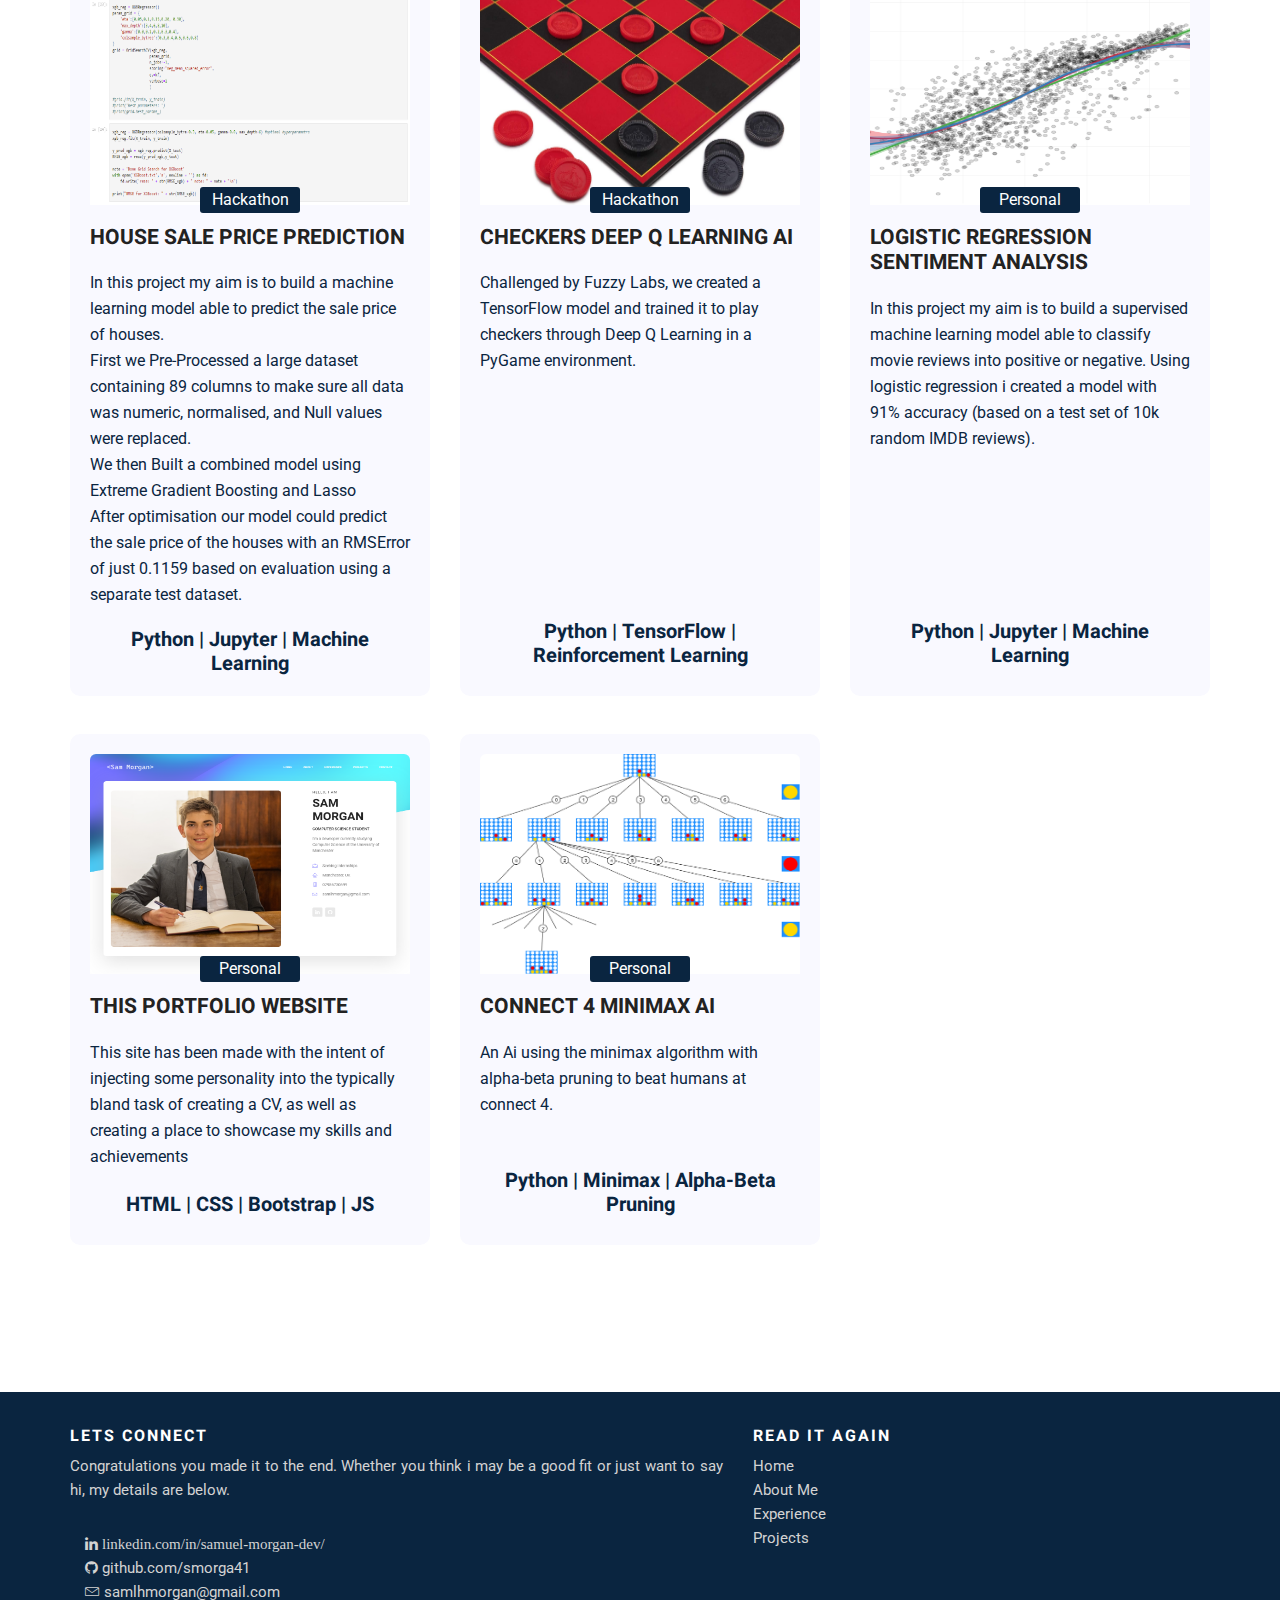
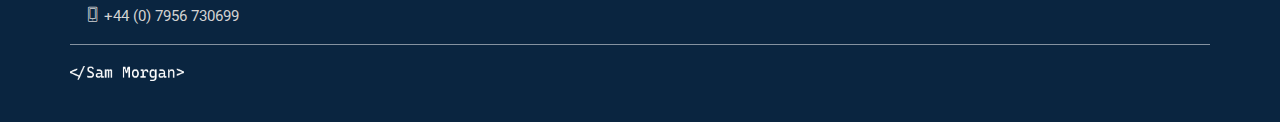
==== commit 41ca6be1: "Updeted site inline with Dec 2021 CV" ====
--- a/index.html
+++ b/index.html
@@ -97,7 +97,7 @@
         			<div class="col-lg-6">
 						<div class="welcome_text">
         					<h4>About Myself</h4>
-        					<p>My name is Sam Morgan and I'm a full-time Computer Science student at the University of Manchester. I love to solve problems. Whether its finding the most effiecient way to write a function or best sequence of moves up a climbing wall im up for the challenge. My passion and achievement in the subject over the years has earnt me an academic scholarship alongside a variety of awards. Check out below to see what I’ve been up to.</p>
+        					<p>My name is Sam Morgan and I'm a full-time Computer Science student at the University of Manchester. I love to solve problems. Whether its finding the most efficient way to write a function or best sequence of moves up a climbing wall im up for the challenge. My passion and achievement in the subject over the years has earnt me an academic scholarship alongside a variety of awards. Check out below to see what I’ve been up to.</p>
         					<h3>What I'm Currently...</h3>
 								<div class="row">
         						<div class="col-md-4">
@@ -105,7 +105,8 @@
 										<div class="wel-content">
 											<i class="lnr lnr-construction"></i>
 											<h4>Building</h4>
-											<p>This Website!</p>
+											<p>Its a Wrap!</p><br>
+											<p>- A tinder style web app for helping groups of people decide on a movie to watch.</p>
 										</div>
 										<div class="wel-footer">
 											<button class="btn timeline-btn currently-btn" onclick="document.location='https://github.com/smorga41/Samuel-Morgan-Portfolio-Site'" target="_blank">View Source</button>
@@ -129,10 +130,10 @@
 										<div class="wel-content">
 											<i class="lnr lnr-book"></i>
 											<h4>Reading</h4>
-											<p>*Book name here*</p>
+											<p>ARM Assembly Language: Fundamentals and Techniques, 2nd Edition - Christopher Hinds</p>
 										</div>
 										<div class="wel-footer">
-											<button class="btn timeline-btn currently-btn" onclick="document.location=''" target="_blank">View Book</button>
+											<button class="btn timeline-btn currently-btn" onclick="document.location='https://www.amazon.co.uk/ARM-Assembly-Language-Fundamentals-Techniques/dp/1482229854'" target="_blank">View Book</button>
 										</div>
 									</div>
         						</div>
@@ -146,10 +147,12 @@
 								<div class="grid-container what-i-know">
 									<div class="grid-item"><img src="/img/icons/python-original.svg"></div>
 									<div class="grid-item"><img src="/img/icons/csharp-original.svg"></div>
+									<div class="grid-item"><img src="/img/icons/java-original-wordmark.svg"></div>
 									<div class="grid-item"><img src="/img/icons/html5-original.svg"></div>  
 									<div class="grid-item"><img src="/img/icons/css3-original.svg"></div>
-									<div class="grid-item"><img src="/img/icons/bootstrap-plain-wordmark.svg"></div>
+									<div class="grid-item"><img src="/img/icons/mysql-original-wordmark.svg"></div>
 									<div class="grid-item"><img src="/img/icons/javascript-original.svg"></div>      
+									<div class="grid-item"><img src="/img/icons/php-original.svg"></div>      
 								  </div>
 								
 								  <h3>What I Use</h3>
@@ -158,6 +161,7 @@
 									  <div class="grid-item"><img src="/img/icons/github-original.svg"></div>
 									  <div class="grid-item"><img src="/img/icons/git-logo.png"></div>
 									  <div class="grid-item"><img src="/img/icons/chrome-devtools-logo.png"></div>
+									  <div class="grid-item"><img src="/img/icons/linux-original.svg"></div>
 									</div>	
 							</div>
         				</div>
@@ -177,19 +181,20 @@
 						<h6 class="timeline-tenure gradient-text">2021-2025</h6>
 						<h3 class="timeline-title">University of Manchester</h3>
 						<h4 class="timeline-subtitle">BSc, Computer Science with Industrial Experience</h4>
-						<ul class="timeline-bullet">						
+						<ul class="timeline-bullet">
+							<li class="bullet-element"><b>Societies:</b> Data Science (MUDSS), Uni CS, Manchester and Salford Uni Air Squadron (MASUAS), Climbing (MUMC), Skydiving (MUSC)</li>						
 						</ul>
 					</div>
 				</div>
 				<div class="tl-entry right">
 					<div class="content">
 						<a href="https://www.vistair.com" target="_blank"><img class="timeline-logo" src="/img/sqr-logos/sqr-vistair-logo.jpg"></a>
-						<h6 class="timeline-tenure gradient-text">Aug 2021 - September 2021</h6>
+						<h6 class="timeline-tenure gradient-text">Aug 2021 - Sept 2021</h6>
 						<h3 class="timeline-title">Vistair Systems</h3>
 						<h4 class="timeline-subtitle">Summer Internship</h4>
 						<ul class="timeline-bullet">
-							<li class="bullet-element">Analysed key indicators such as fleet complexity, fleet expansion, and recent M&As to identify target clients and calculate the total addressable market of different regions</li>						
-							<li class="bullet-element">Sat in on the day-to-day operations of an agile software development team, including a new data visualisation project</li>						
+							<li class="bullet-element">Analysed key indicators such as fleet complexity, fleet expansion, and recent M&As to identify target clients and calculate the total addressable market of different regions</li>
+							<li class="bullet-element">Sat in on the day-to-day operations of an agile software development team, including a new data visualisation project</li>
 							<li class="bullet-element">Researched technology trends, including potential applications of machine learning, amongst airlines & regulators to predict airlines futures demands from a safety management system</li>						
 						</ul>
 					</div>
@@ -289,13 +294,62 @@
 						<div class="feature_item">
 							<div class="feature-content">
 								<div class="project-img-div">
+									<a href="https://github.com/smorga41/MUDSS2021/blob/0a6f0d2d88cd9963a634834ca0dfa333c8d3e675/Group2.ipynb" target="_blank">
+									<div class="img-overlay">
+										<p>Check it out on GitHub</p>
+									</div>
+									</a>
+									<img class="project-img" src="img/projects/MUDSS-2021.png">
+									<p class="project-tag gradient-background">Hackathon</p>
+									
+								</div>
+									
+								<h4>House Sale Price Prediction</h4>
+								<p>In this project my aim is to build a machine learning model able to predict the sale price of houses.</p>
+								<p>First we Pre-Processed a large dataset containing 89 columns to make sure all data was numeric, normalised, and Null values were replaced.</p>
+								<p>We then Built a combined model using Extreme Gradient Boosting and Lasso</p>
+								<p>After optimisation our model could predict the sale price of the houses with an RMSError of just 0.1159 based on evaluation using a separate test dataset.</p>
+							</div>
+							<div class="feature-footer">	
+								<h5 class="tech-used">Python | Jupyter | Machine Learning</h5>
+							</div>
+						</div>
+					</div>
+
+					<div class="col-lg-4 col-md-6 col-sm-12 brand manipul design print"><!--col col-lg-4 col-md-6 col-sm-12 brand manipul design print-->
+						<div class="feature_item">
+							<div class="feature-content">
+								<div class="project-img-div">
+									<a href="https://github.com/smorga41" target="_blank">
+									<div class="img-overlay">
+										<p>Check it out on GitHub</p>
+									</div>
+									</a>
+									<img class="project-img" src="img/projects/checkers.jpg">
+									<p class="project-tag gradient-background">Hackathon</p>
+									
+								</div>
+									
+								<h4>Checkers Deep Q Learning AI</h4>
+								<p>Challenged by Fuzzy Labs, we created a TensorFlow model and trained it to play checkers through Deep Q Learning in a PyGame environment.</p>
+							</div>
+							<div class="feature-footer">	
+								<h5 class="tech-used">Python | TensorFlow | Reinforcement Learning</h5>
+							</div>
+						</div>
+					</div>
+
+					<div class="col-lg-4 col-md-6 col-sm-12 brand manipul design print"><!--col col-lg-4 col-md-6 col-sm-12 brand manipul design print-->
+						<div class="feature_item">
+							<div class="feature-content">
+								<div class="project-img-div">
 									<a href="https://github.com/smorga41/Logistic-Regression-Sentiment-Analysis/blob/master/LogisticRegression_SentimentAnalysis.ipynb" target="_blank">
 									<div class="img-overlay">
 										<p>Check it out on GitHub</p>
 									</div>
 									</a>
 									<img class="project-img" src="img/projects/logistic-regression-2.png">
-									<p class="project-tag gradient-background">Course</p>
+									<p class="project-tag gradient-background">Personal</p>
 									
 								</div>
 									
@@ -373,7 +427,7 @@
 						<li><a href="https://www.linkedin.com/in/samuel-morgan-dev/" target="_blank"><i class="fa fa-linkedin">  linkedin.com/in/samuel-morgan-dev/</i></a></li>
 						<li><a href="https://github.com/smorga41" target="_blank"><i class="fa fa-github"></i>  github.com/smorga41</a></li>
 						<li><a href="mailto:samlhmorgan@gmail.com"><i class="lnr lnr-envelope"></i>  samlhmorgan@gmail.com</a></li>
-						<li><i class="lnr lnr-smartphone"></i>  07956730699</li>
+						<li><i class="lnr lnr-smartphone"></i>  +44 (0) 7956 730699</li>
 					</ul>
 				</div>
 			</div>
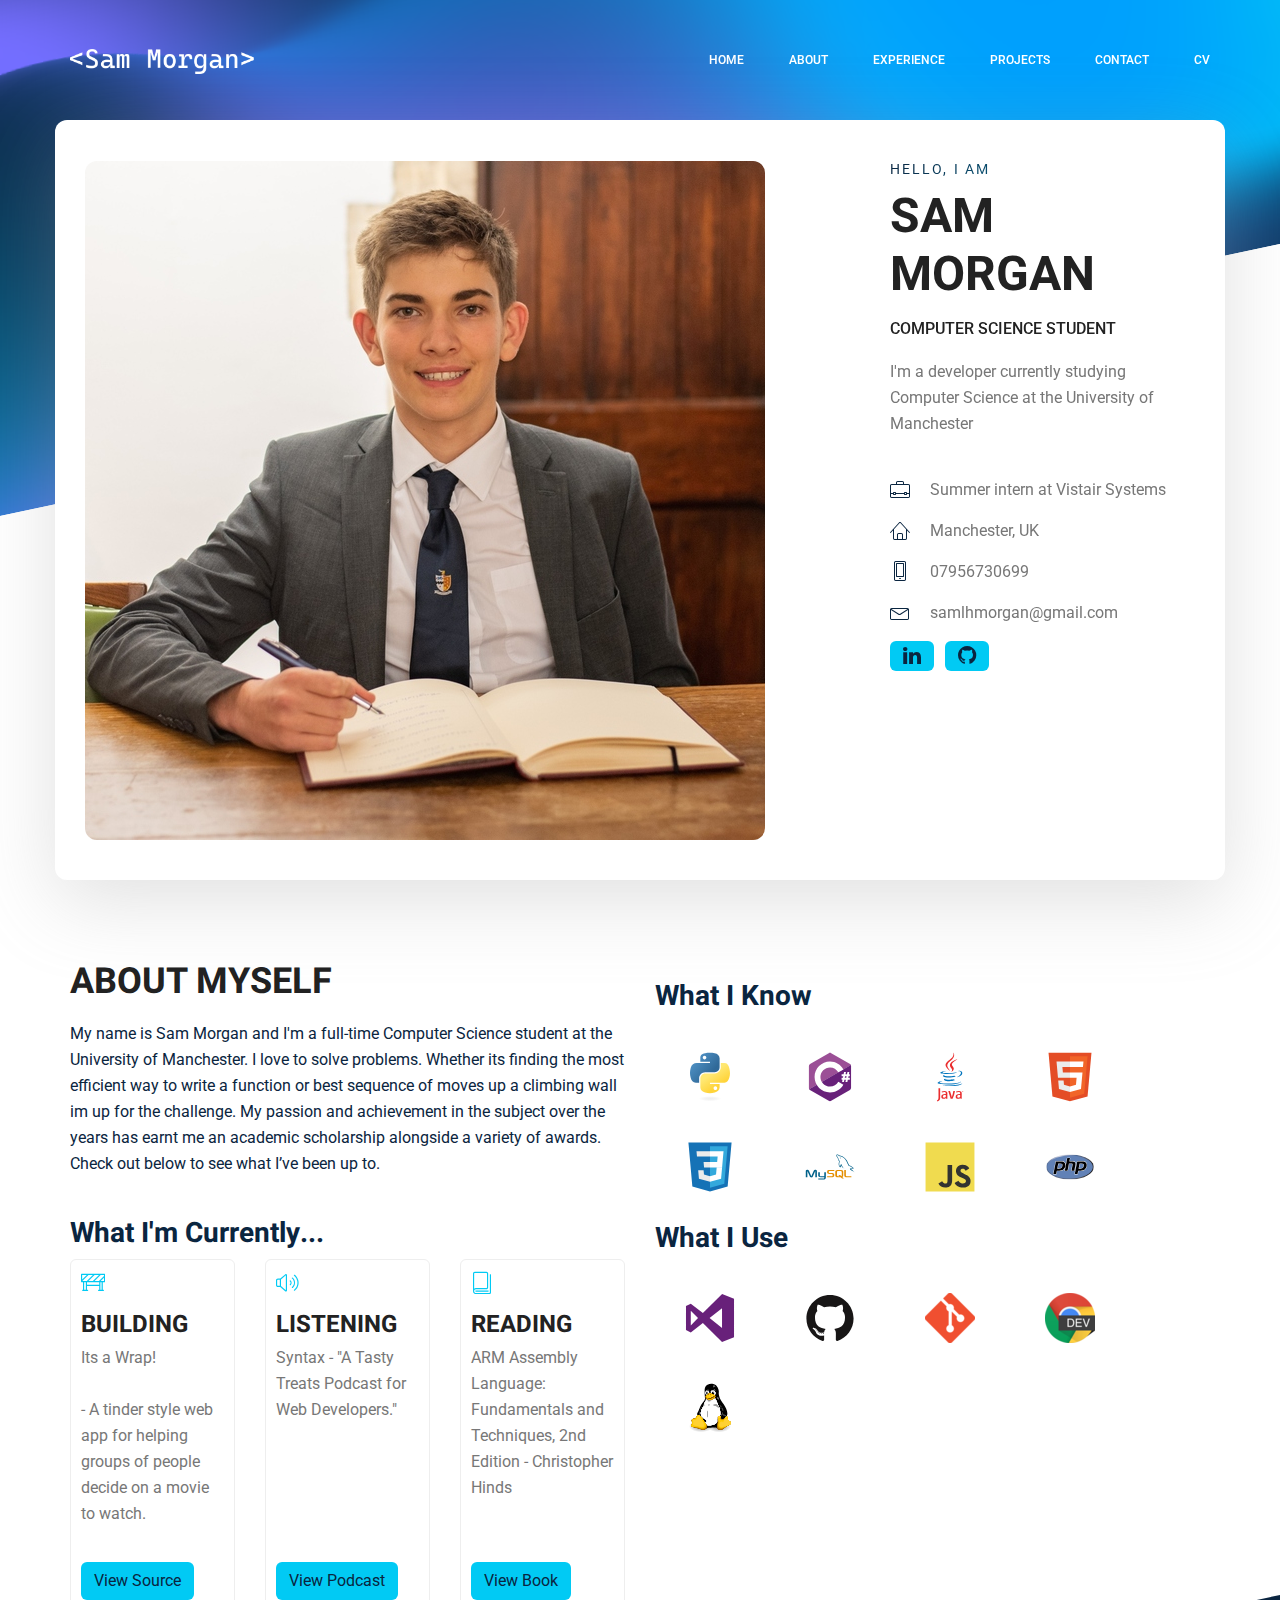
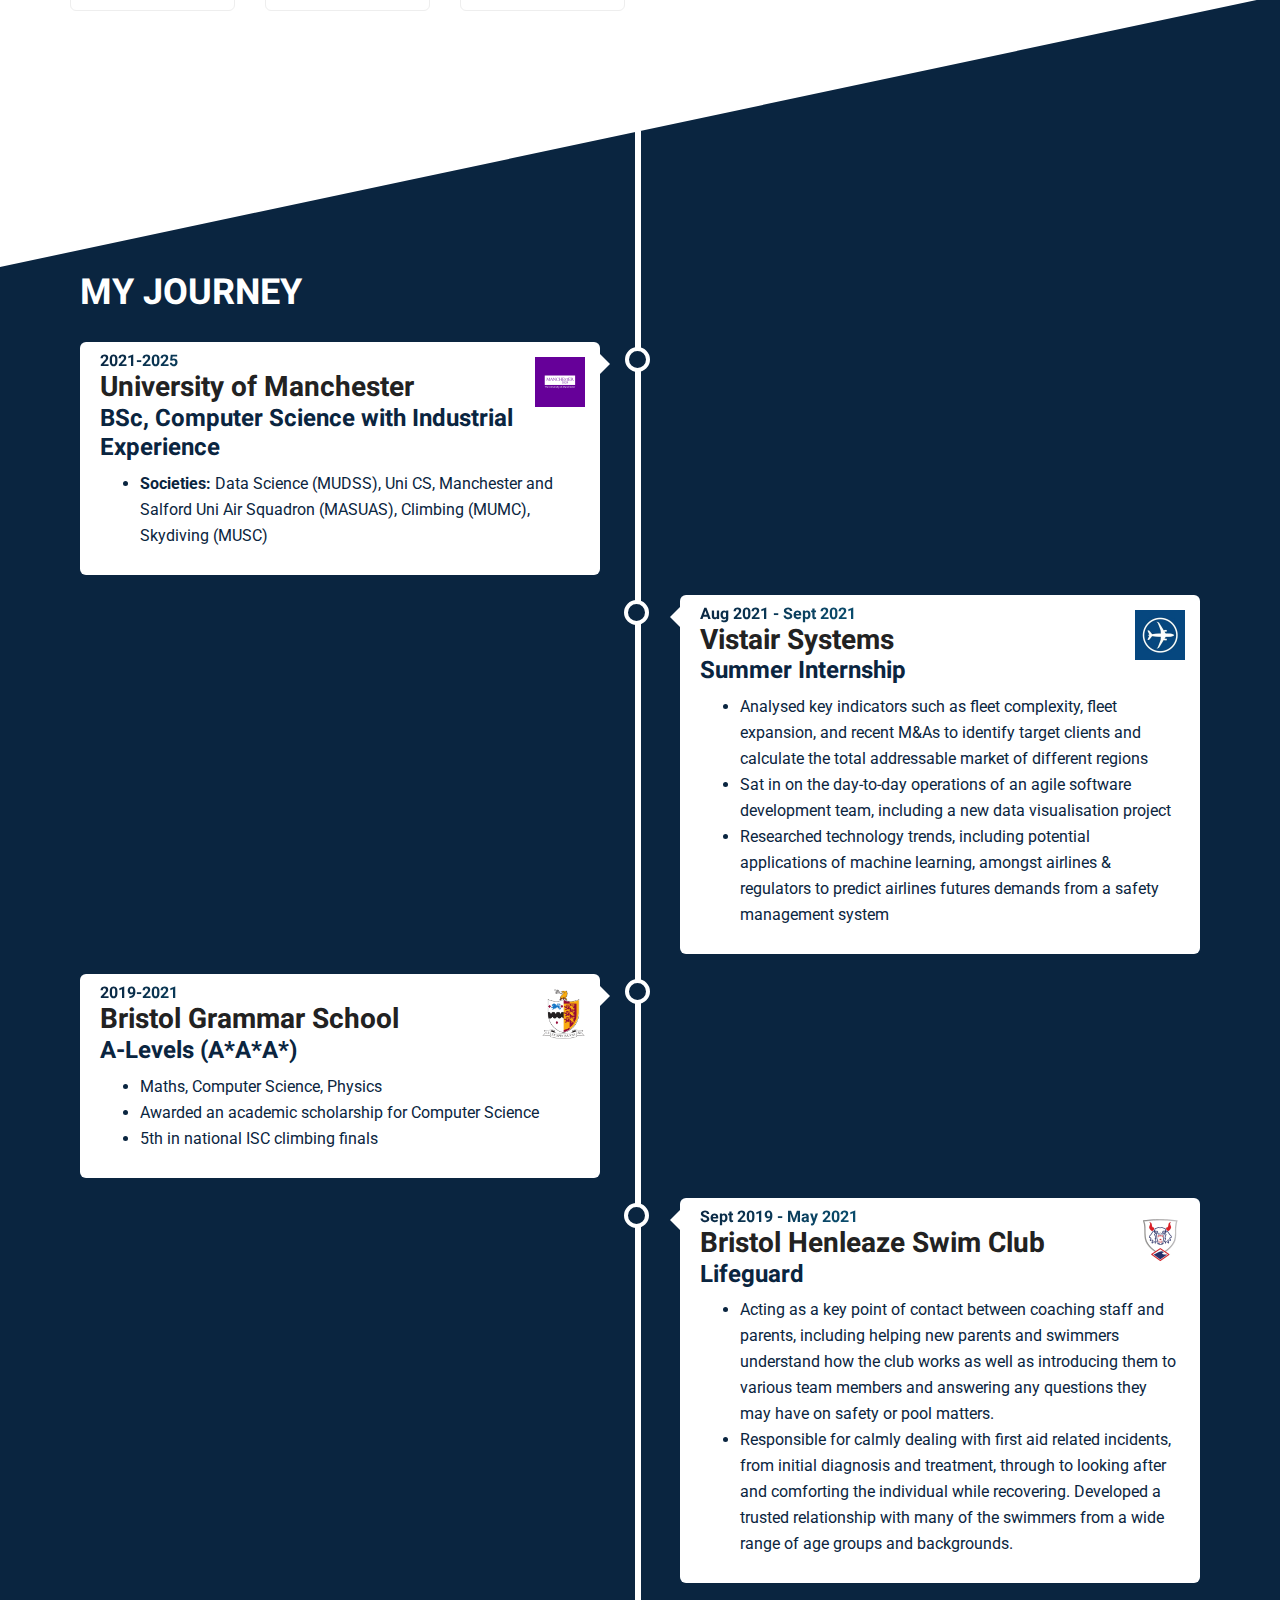
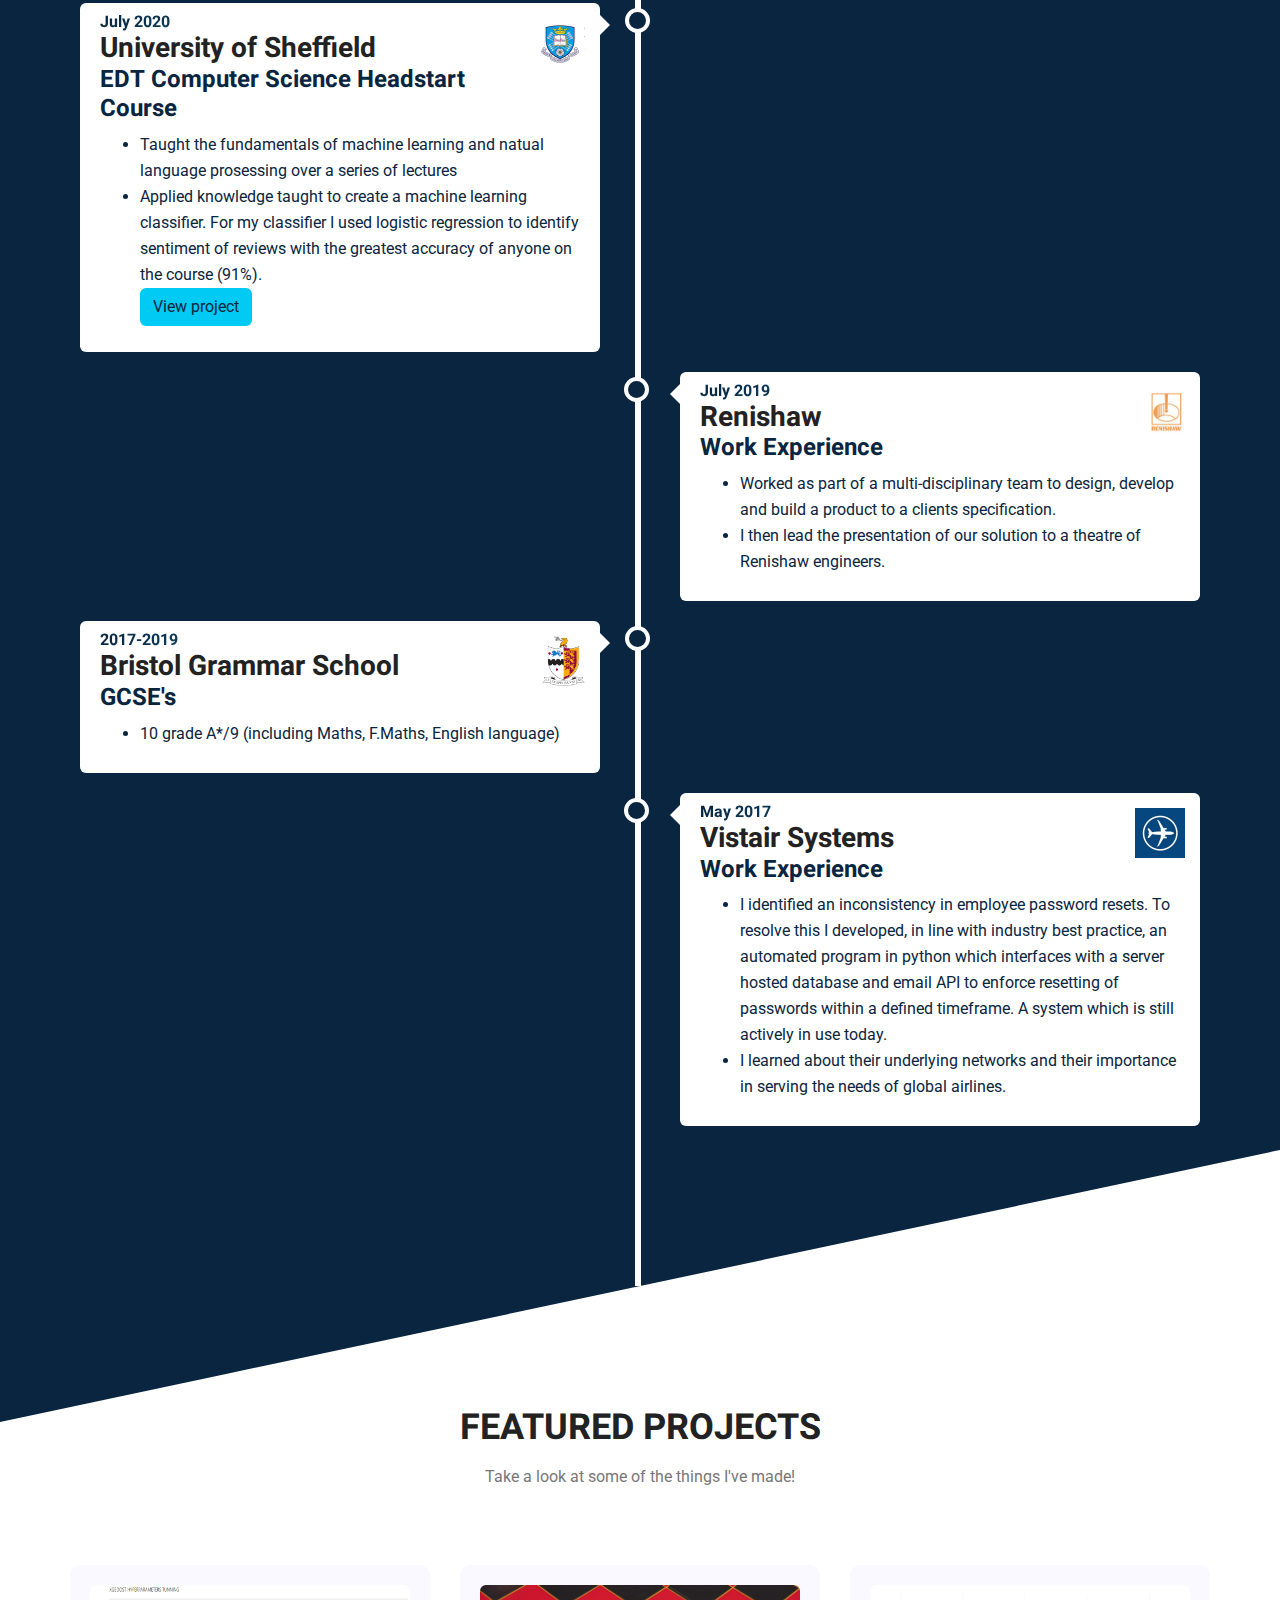
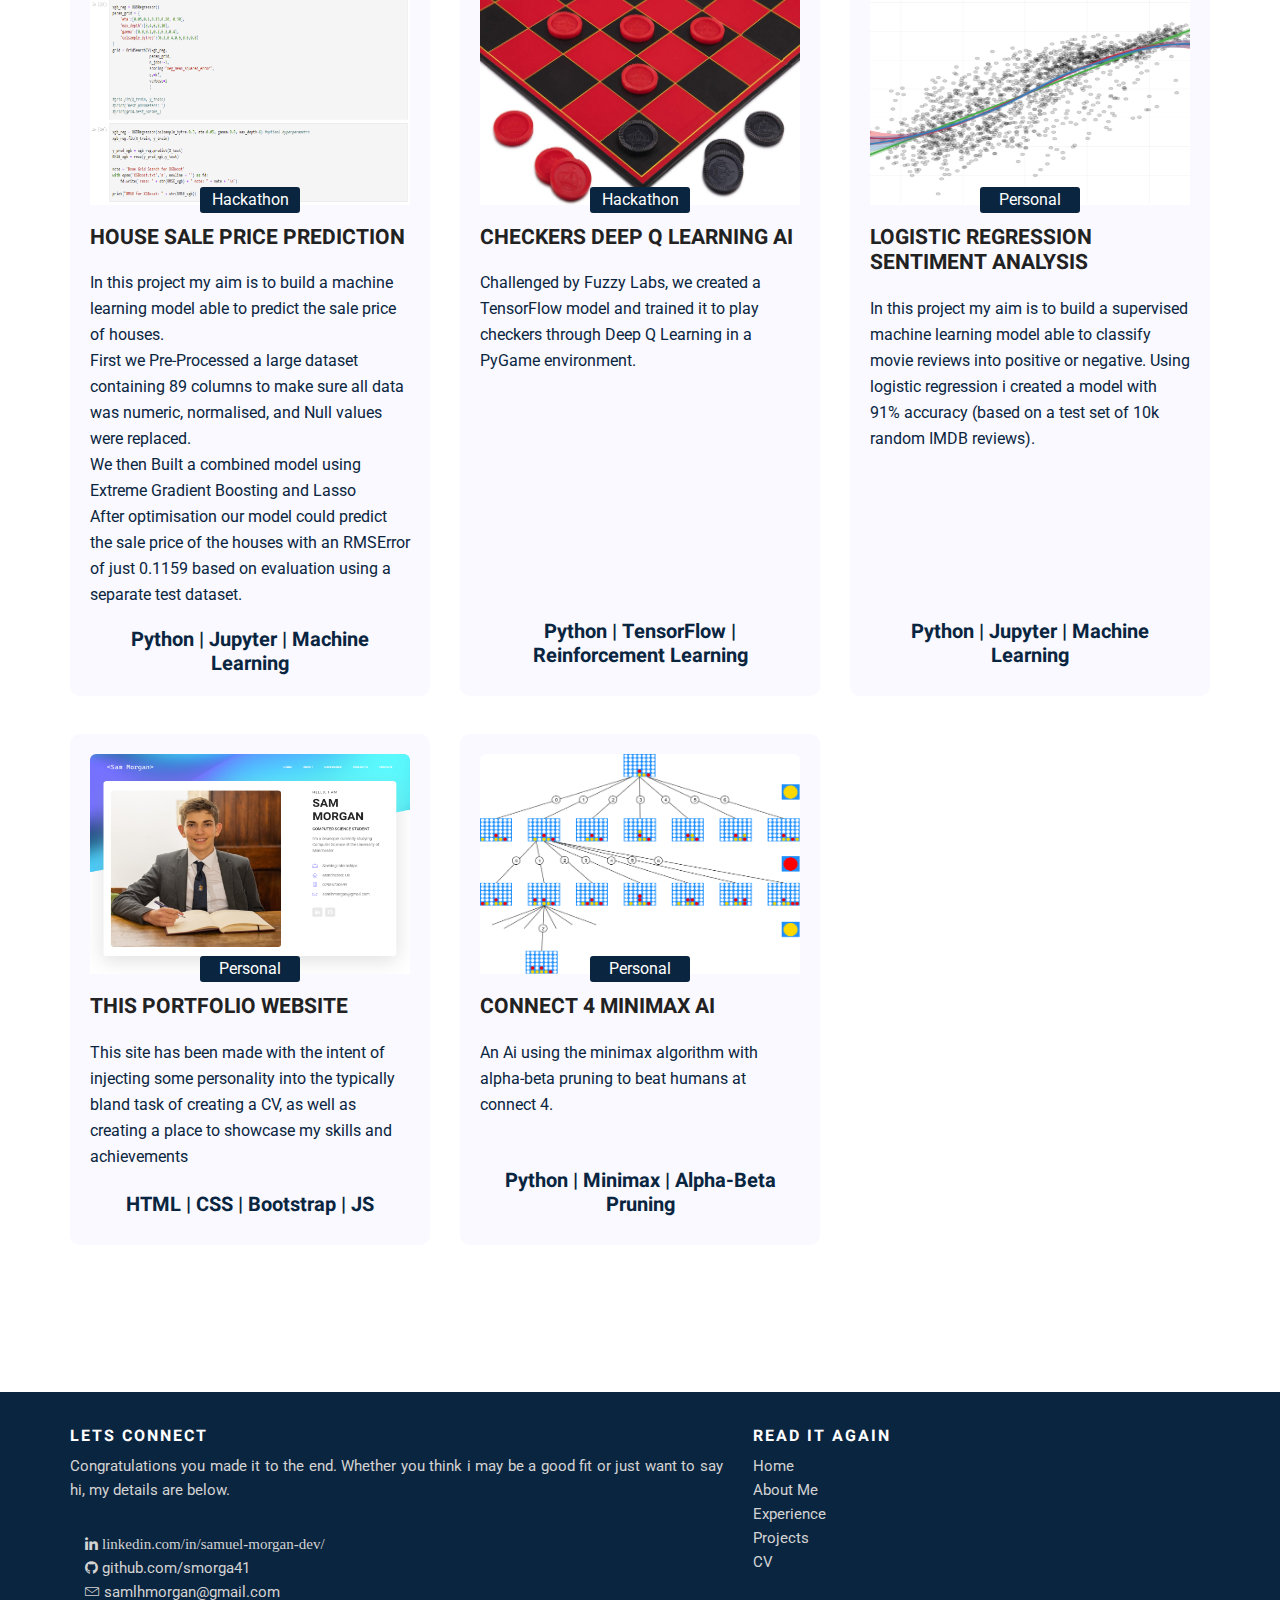
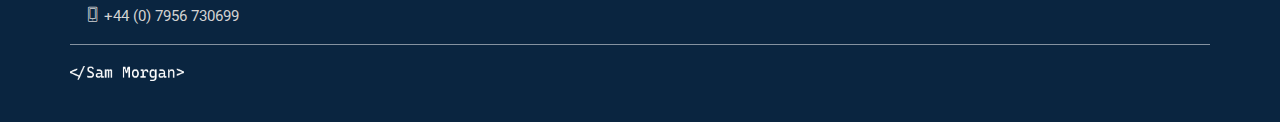
==== commit bb60429d: "added Dec 2021 CV" ====
--- a/index.html
+++ b/index.html
@@ -47,6 +47,7 @@
 								<li class="nav-item"><a class="nav-link" href="#experience">experience</a></li> 
 								<li class="nav-item"><a class="nav-link" href="#projects">Projects</a></li> 
 								<li class="nav-item"><a class="nav-link" href="#footer">Contact</a></li>
+								<li class="nav-item"><a class="nav-link cv-link" href="Samuel_Morgan_CV_Dec2021.pdf" target="blank">CV</a></li>
 							</ul>
 						</div> 
 					</div>
@@ -439,6 +440,7 @@
 					<li><a href="#about-me">About Me</a></li>
 					<li><a href="#experience">Experience</a></li>
 					<li><a href="#projects">Projects</a></li>
+					<li><a href="Samuel_Morgan_CV_Dec2021.pdf" target="blank">CV</a></li>
 				  </ul>
 				</div>
 			  </div>
--- a/css/style.css
+++ b/css/style.css
@@ -7,6 +7,11 @@
 @import url("https://fonts.googleapis.com/css?family=Heebo:300,400,700,900|Roboto:300,400,500,700");
 /*---------------------------------------------------- */
 /*----------------------------------------------------*/
+
+html{
+  scroll-behavior: smooth;
+}
+
 .list {
   list-style: none;
   margin: 0px;
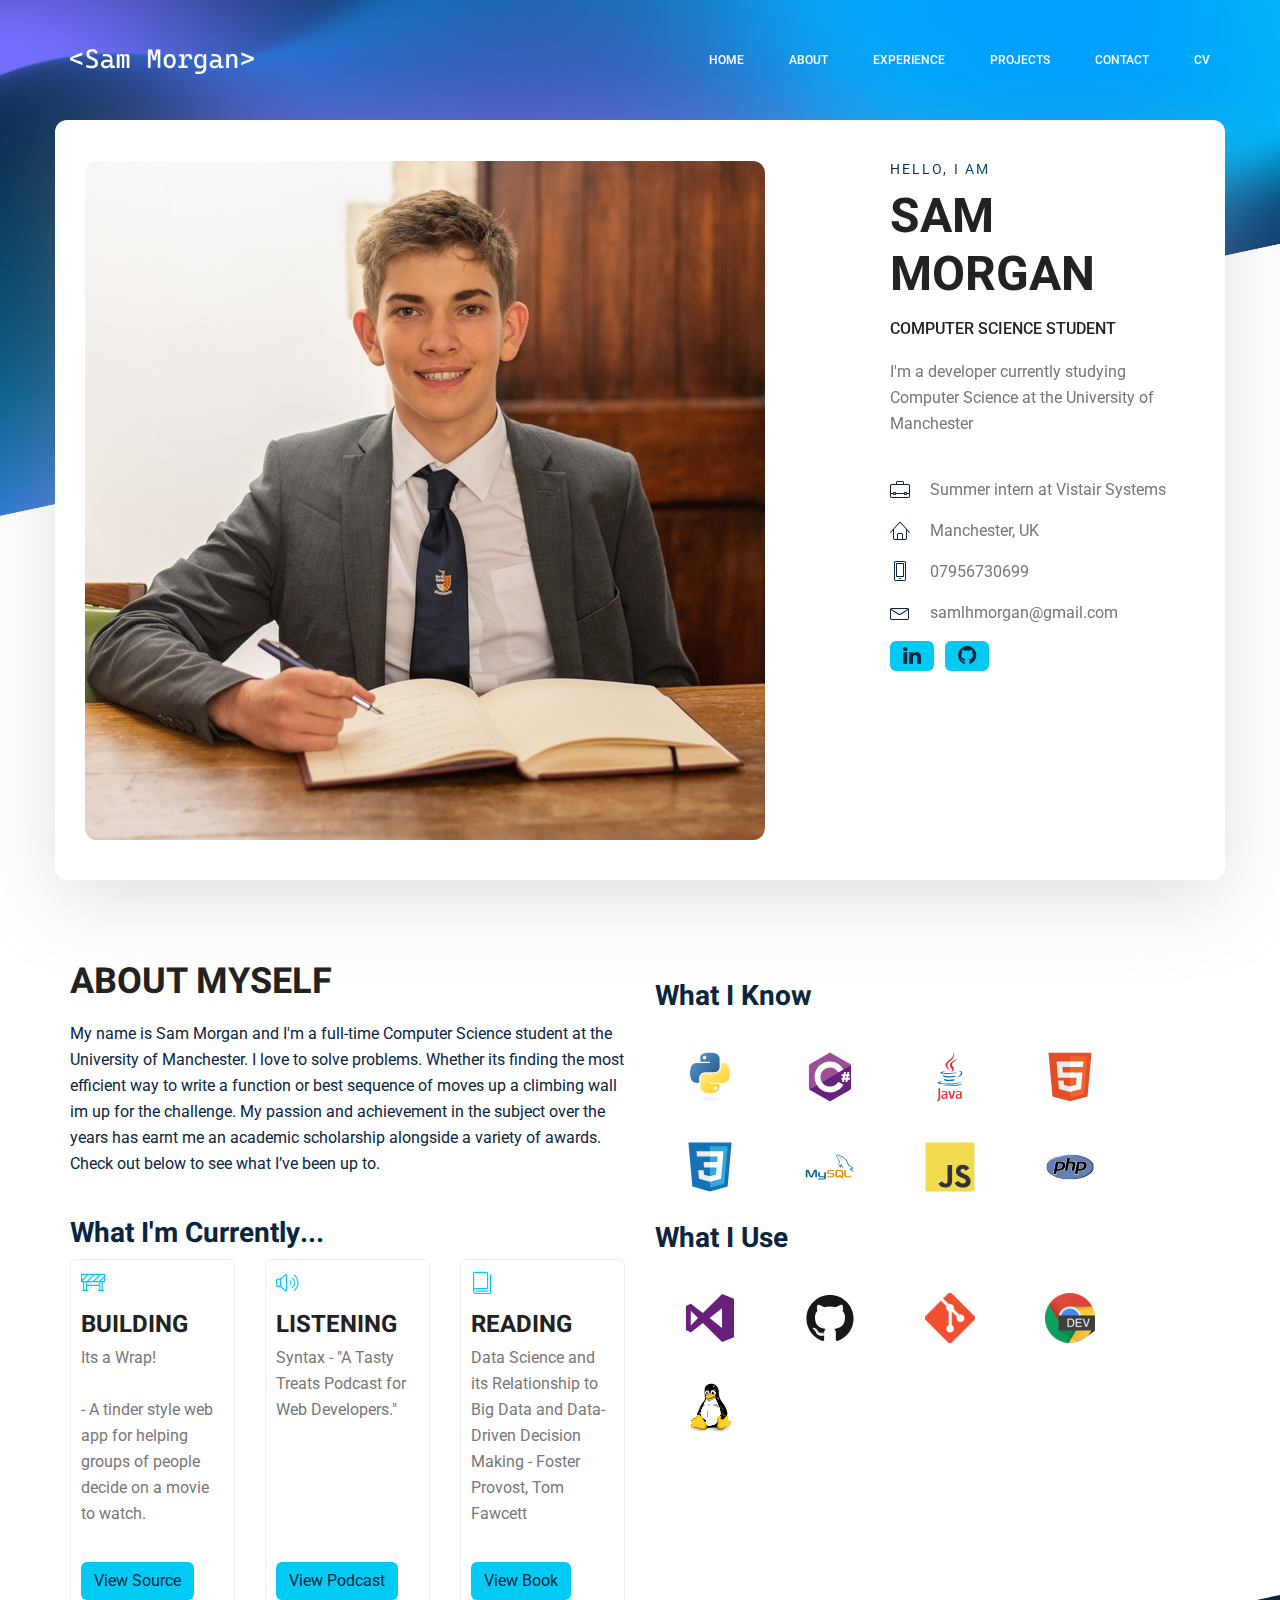
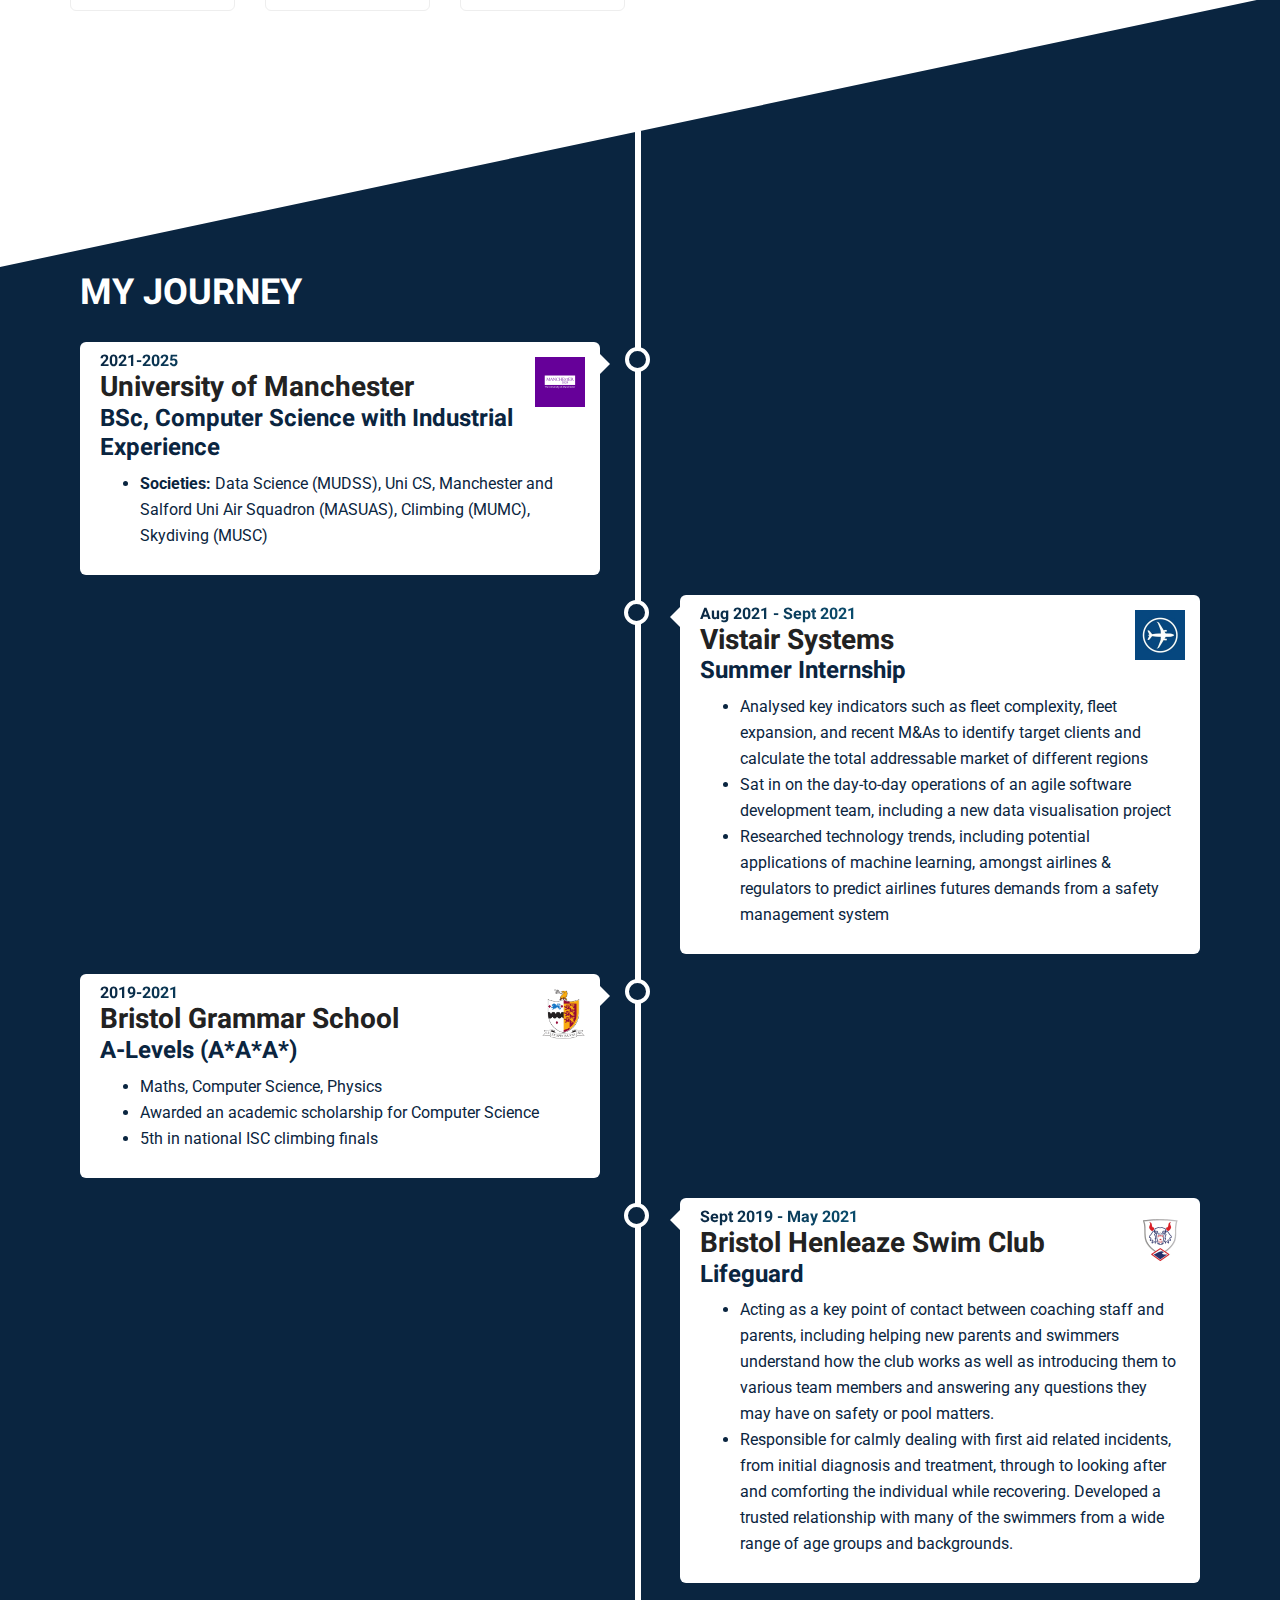
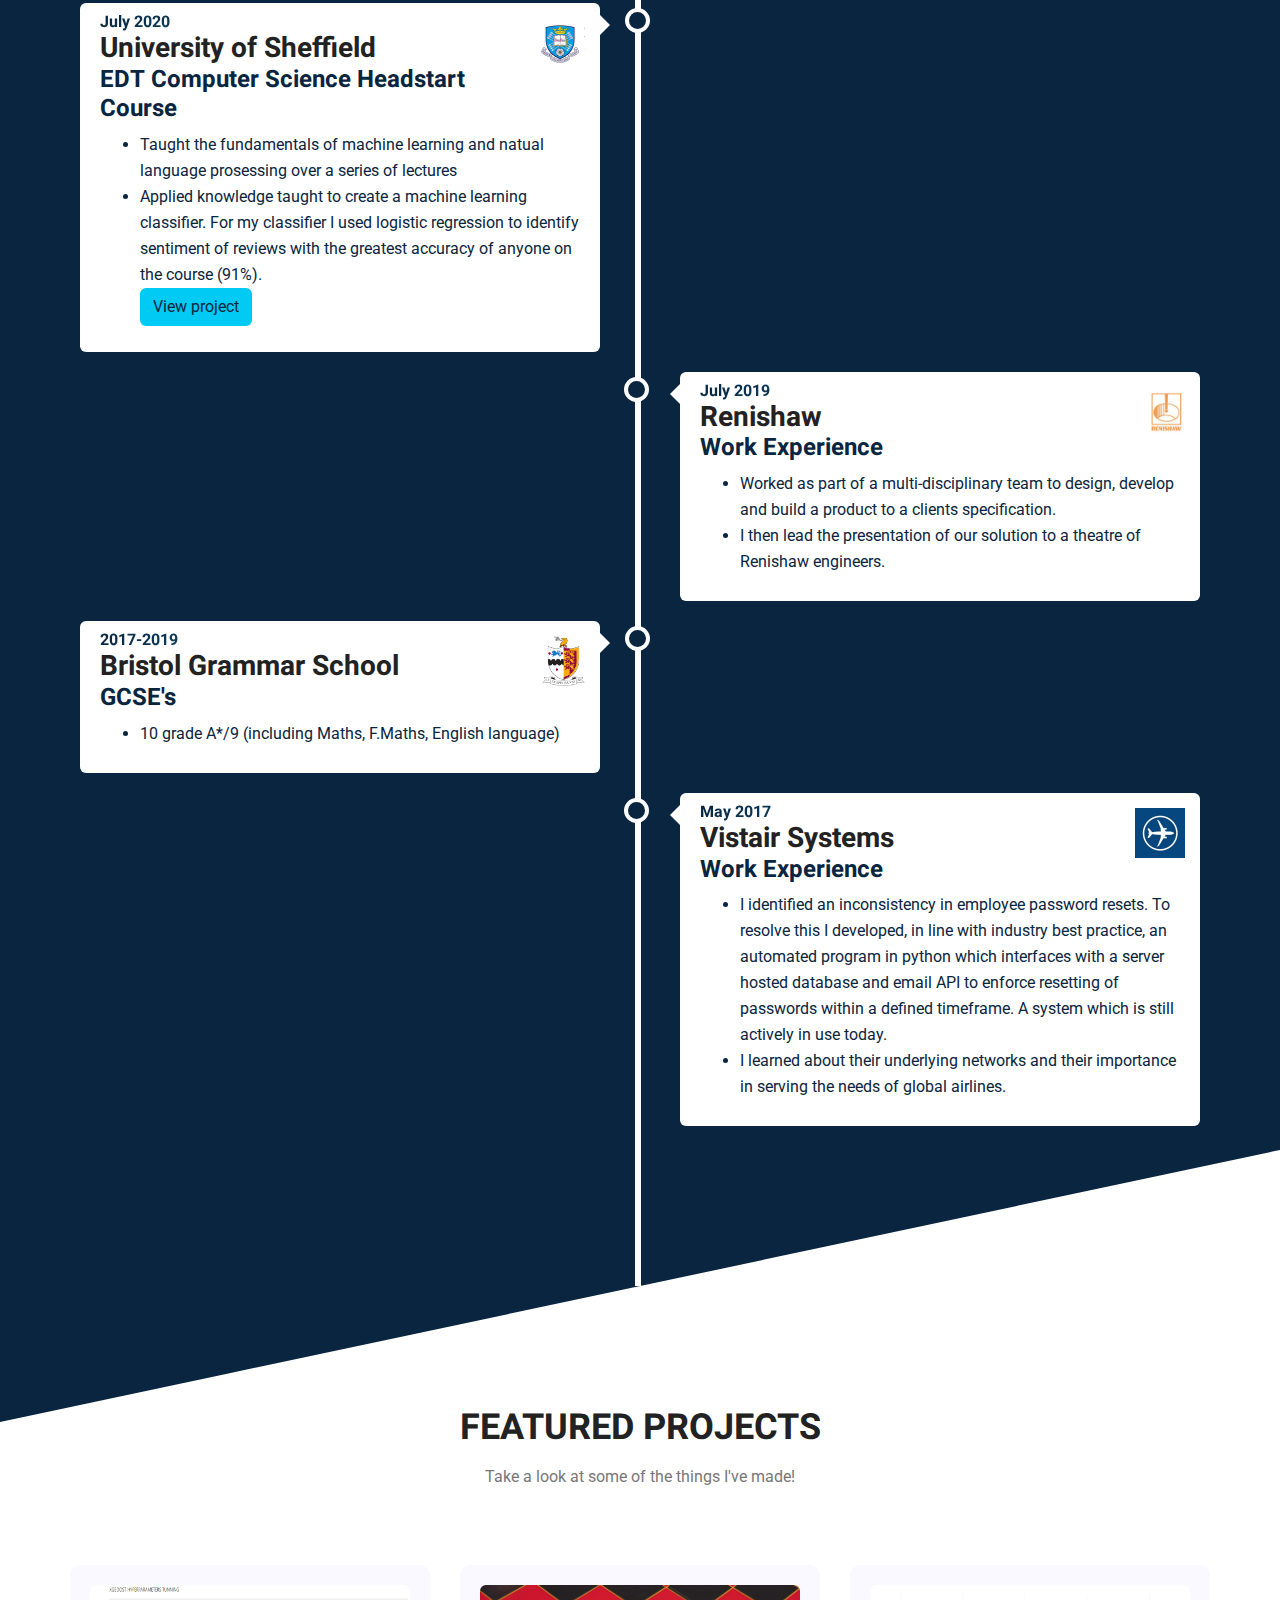
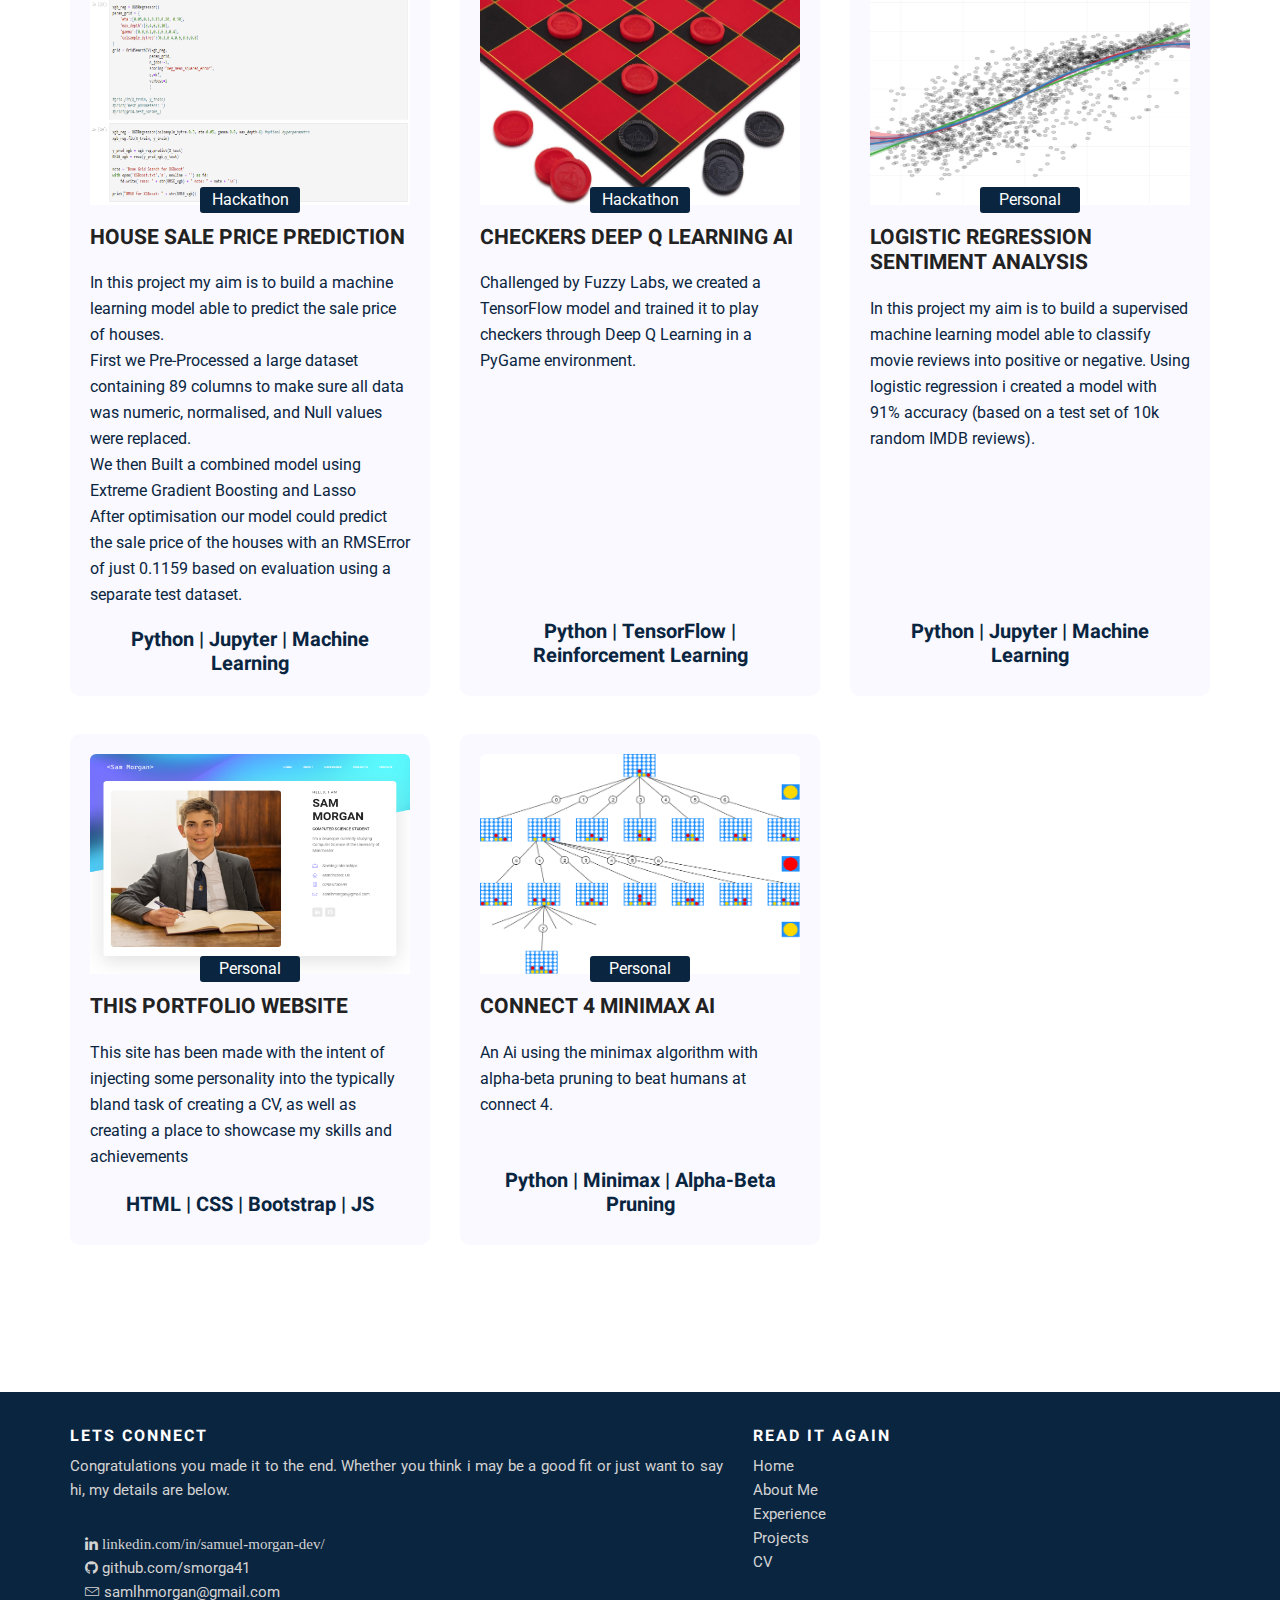
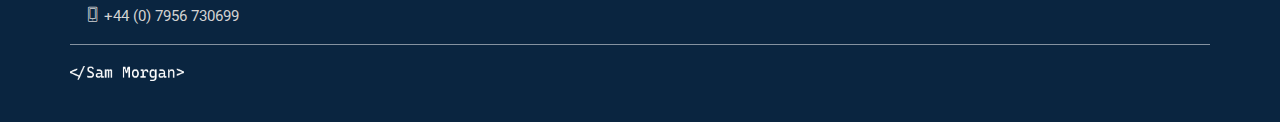
==== commit 2fdf1c23: "updated current reading" ====
--- a/index.html
+++ b/index.html
@@ -131,10 +131,10 @@
 										<div class="wel-content">
 											<i class="lnr lnr-book"></i>
 											<h4>Reading</h4>
-											<p>ARM Assembly Language: Fundamentals and Techniques, 2nd Edition - Christopher Hinds</p>
+											<p>Data Science and its Relationship to Big Data and Data-Driven Decision Making - Foster Provost, Tom Fawcett</p>
 										</div>
 										<div class="wel-footer">
-											<button class="btn timeline-btn currently-btn" onclick="document.location='https://www.amazon.co.uk/ARM-Assembly-Language-Fundamentals-Techniques/dp/1482229854'" target="_blank">View Book</button>
+											<button class="btn timeline-btn currently-btn" onclick="document.location='https://www.liebertpub.com/doi/10.1089/big.2013.1508'" target="_blank">View Book</button>
 										</div>
 									</div>
         						</div>
